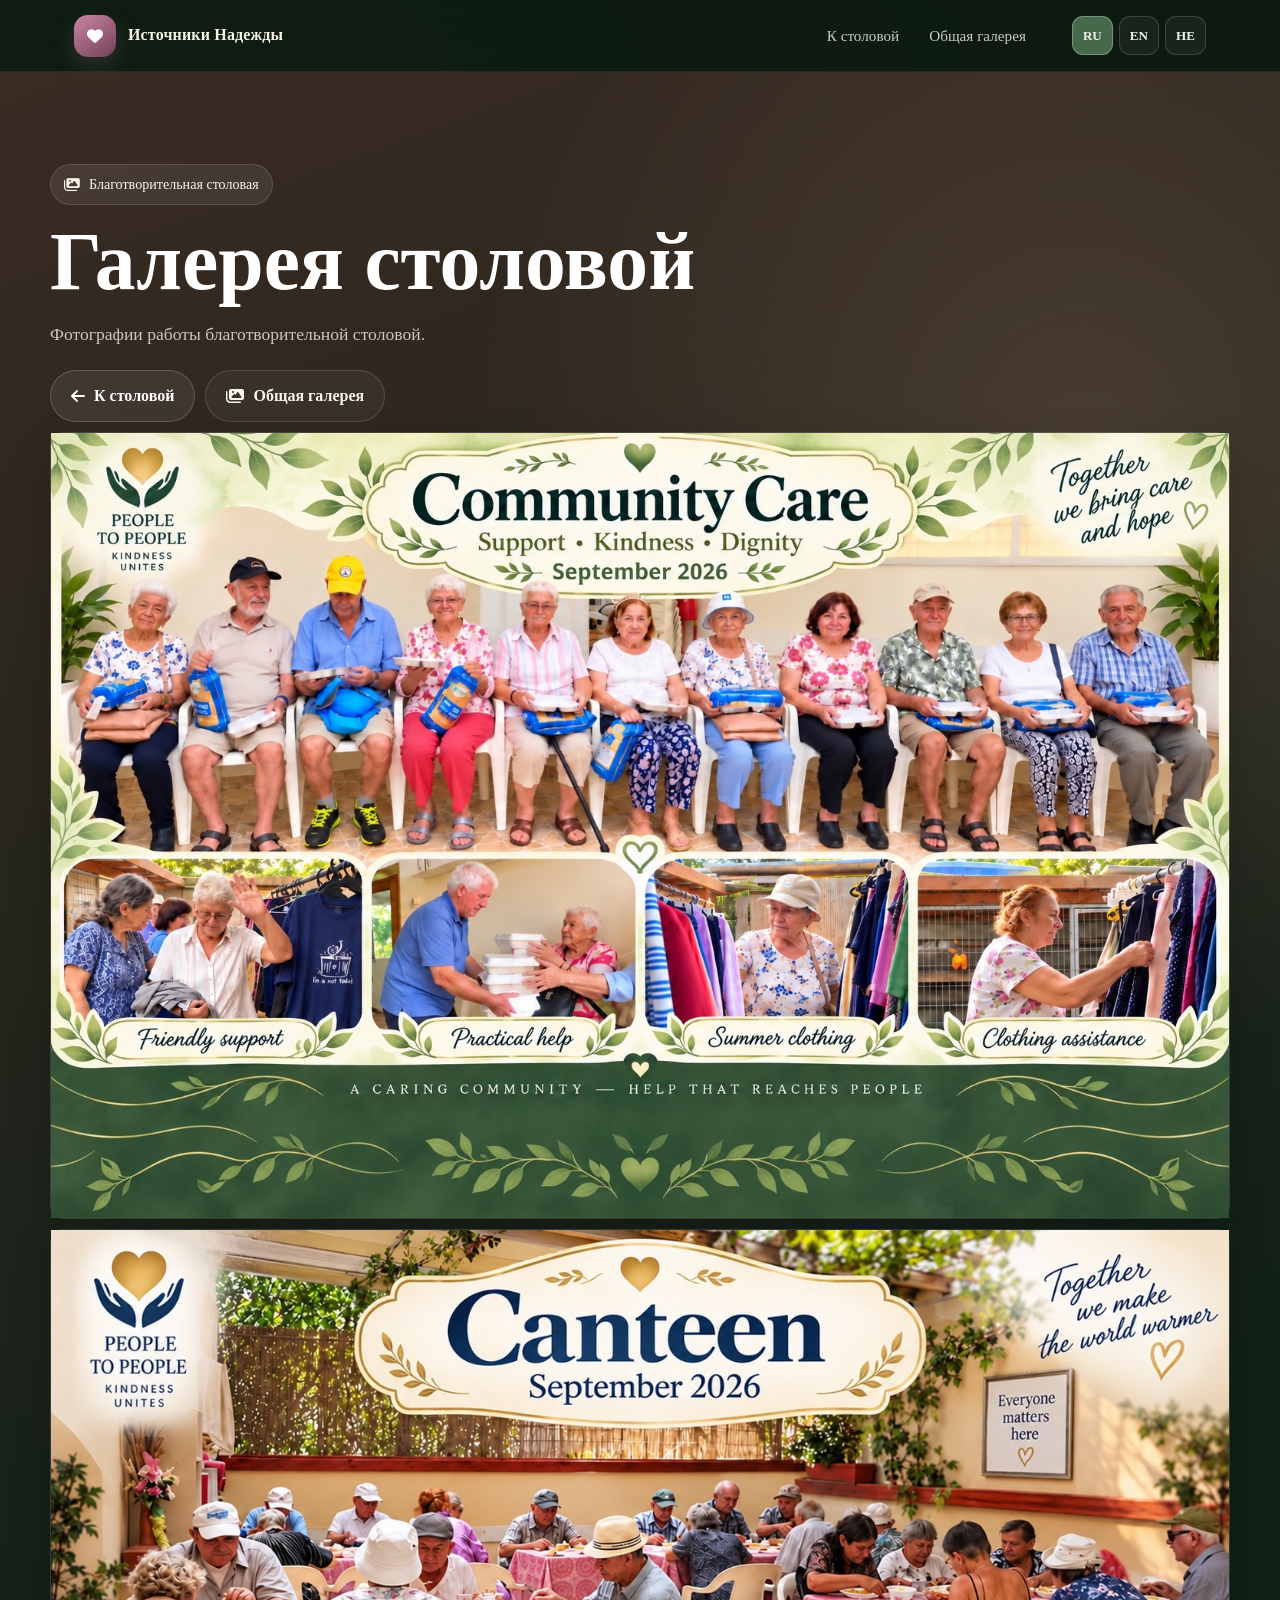
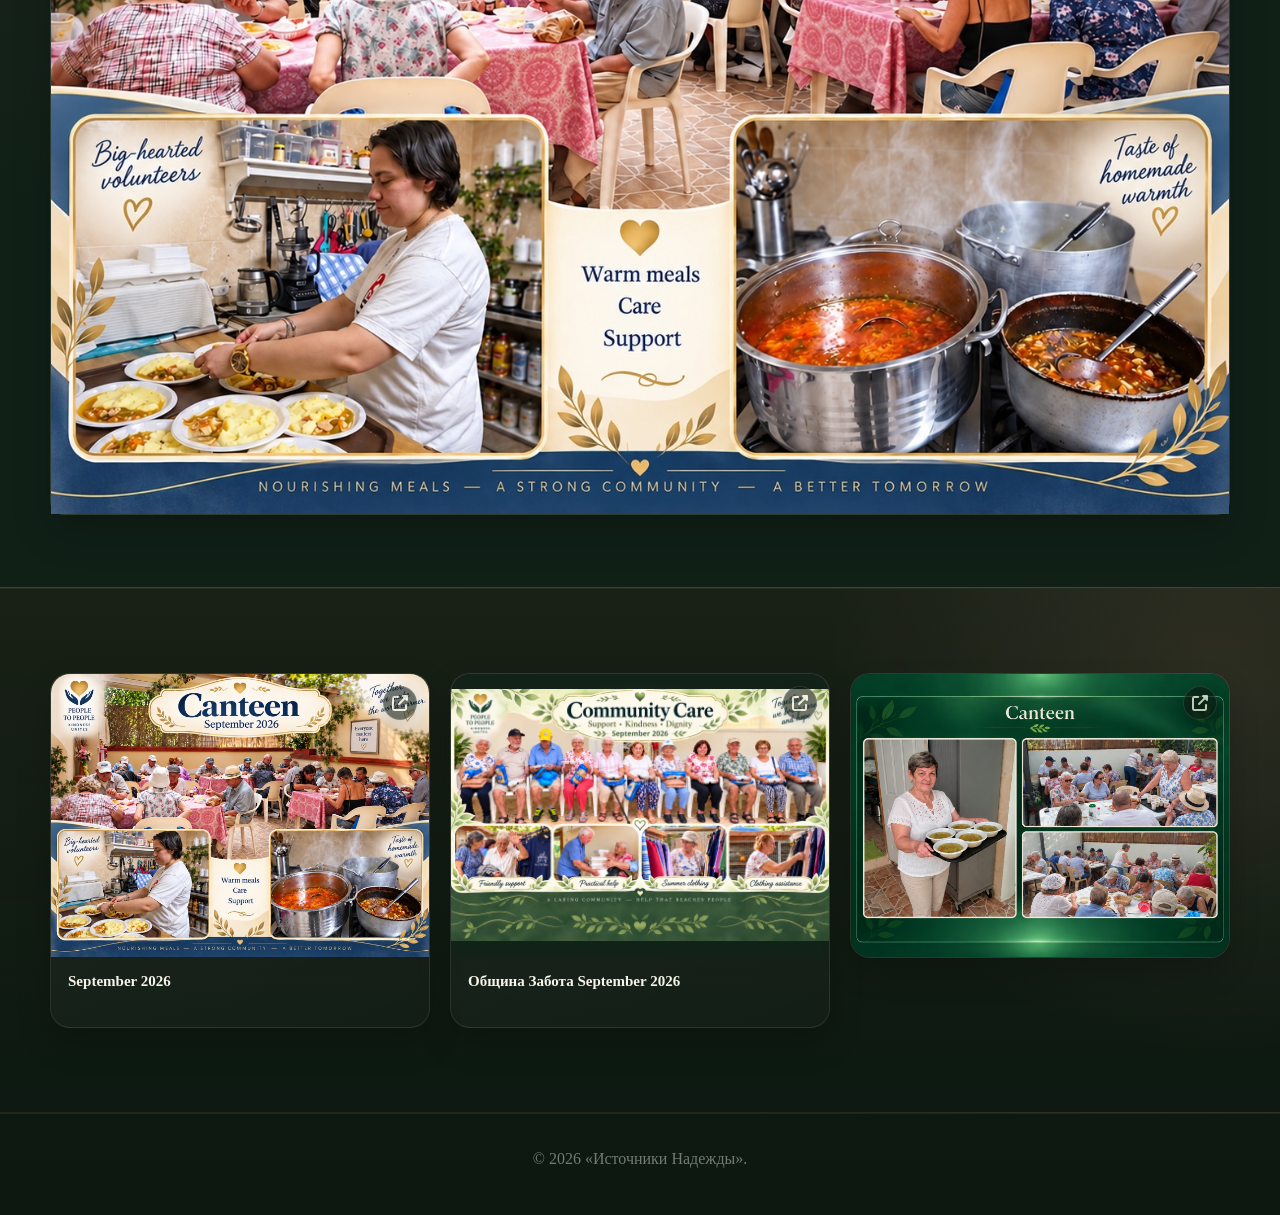
==== canteen-gallery.html @ be16506a "Refresh compact archived gallery cards" ====
<!DOCTYPE html>
<html lang="ru">
<head>
  <meta charset="UTF-8">
  <meta name="viewport" content="width=device-width, initial-scale=1.0">
  <title>Галерея столовой — Источники Надежды</title>
  <!-- Google tag (gtag.js) -->
  <script async src="https://www.googletagmanager.com/gtag/js?id=G-9MWY4W7ZRP"></script>
  <script>
    window.dataLayer = window.dataLayer || [];
    function gtag(){dataLayer.push(arguments);}
    gtag('js', new Date());
    gtag('config', 'G-9MWY4W7ZRP');
  </script>

  <link rel="stylesheet" href="https://cdnjs.cloudflare.com/ajax/libs/font-awesome/6.4.0/css/all.min.css">
  <link rel="stylesheet" href="style.css?v=20260923-21">
</head>
<body class="lang-ru">
  <header class="site-header">
    <div class="header-inner">
      <a class="brand" href="index.html">
        <span class="brand-mark"><i class="fas fa-heart"></i></span>
        <span class="brand-title"><span data-lang="ru">Источники Надежды</span><span data-lang="en">Streams of Hope</span><span data-lang="he" lang="he" dir="rtl">מקורות התקווה</span></span>
      </a>
      <nav class="top-nav">
        <a href="index.html#canteen"><span data-lang="ru">К столовой</span><span data-lang="en">Back to canteen</span><span data-lang="he" lang="he" dir="rtl">לבית התמחוי</span></a>
        <a href="gallery.html"><span data-lang="ru">Общая галерея</span><span data-lang="en">Main gallery</span><span data-lang="he" lang="he" dir="rtl">גלריה כללית</span></a>
      </nav>
      <div class="lang-switcher">
        <button class="lang-btn active" id="btn-ru" type="button" onclick="setLanguage('ru')">RU</button>
        <button class="lang-btn" id="btn-en" type="button" onclick="setLanguage('en')">EN</button><button class="lang-btn" id="btn-he" type="button" onclick="setLanguage('he')">HE</button>
      </div>
    </div>
  </header>

  <main class="subpage">
    <section class="subpage-hero canteen-gallery-hero">
      <div class="section-inner">
        <div class="eyebrow">
          <i class="fas fa-images"></i>
          <span data-lang="ru">Благотворительная столовая</span>
          <span data-lang="en">Charity canteen</span>
          <span data-lang="he" lang="he" dir="rtl">בית התמחוי</span>
        </div>
        <h1><span data-lang="ru">Галерея столовой</span><span data-lang="en">Canteen gallery</span><span data-lang="he" lang="he" dir="rtl">גלריית בית התמחוי</span></h1>
        <p><span data-lang="ru">Фотографии работы благотворительной столовой.</span><span data-lang="en">Photos from the charity canteen.</span><span data-lang="he" lang="he" dir="rtl">תמונות מפעילות בית התמחוי.</span></p>
        <div class="subpage-actions">
          <a class="btn btn-secondary" href="index.html#canteen"><i class="fas fa-arrow-left"></i><span data-lang="ru">К столовой</span><span data-lang="en">Back to canteen</span><span data-lang="he" lang="he" dir="rtl">לבית התמחוי</span></a>
          <a class="btn btn-ghost" href="gallery.html"><i class="fas fa-images"></i><span data-lang="ru">Общая галерея</span><span data-lang="en">Main gallery</span><span data-lang="he" lang="he" dir="rtl">גלריה כללית</span></a>


          <a class="gallery-sheet" style="width:100%;max-width:1536px;justify-self:center" href="assets/galleries/canteen/canteen-community-care-september-2026.jpg?v=20260922-1" target="_blank" rel="noopener">
            <img src="assets/galleries/canteen/canteen-community-care-september-2026.jpg?v=20260922-1" alt="Community Care — September 2026" width="1536" height="1024" loading="lazy" decoding="async">
          </a>

          <a class="gallery-sheet" style="width:100%;max-width:1448px;justify-self:center" href="assets/galleries/canteen/canteen-september-2026.jpg?v=20260922-1" target="_blank" rel="noopener">
            <img src="assets/galleries/canteen/canteen-september-2026.jpg?v=20260922-1" alt="Canteen — September 2026" width="1448" height="1086" loading="lazy" decoding="async">
          </a>
        </div>
      </div>
    </section>

    <section class="section section-canteen">
      <div class="section-inner">
        
        <div class="gallery-auto" data-gallery-category="canteen">
  <div class="gallery-auto-loading">
    <i class="fas fa-images" aria-hidden="true"></i>
    <span data-lang="ru">Загружаем фотографии…</span>
    <span data-lang="en">Loading photos…</span>
    <span data-lang="he" lang="he" dir="rtl">טוען תמונות…</span>
  </div>
</div>
      </div>
    </section>
  </main>

  <footer class="site-footer">© <span id="current-year">2026</span> <span data-lang="ru">«Источники Надежды».</span><span data-lang="en">“Streams of Hope”.</span><span data-lang="he" lang="he" dir="rtl">״מקורות התקווה״.</span></footer>
  <script src="assets/galleries/gallery-manifest.js?v=20260923-1"></script>
  <script src="gallery-auto.js?v=20260923-3"></script>
  <script src="script.js?v=20260923-17"></script>
</body>
</html>
---- style.css ----
:root {
  --forest-950: #0d1b12;
  --forest-900: #13251a;
  --forest-800: #1d3525;
  --forest-700: #2b4a32;
  --forest-600: #46684b;
  --sage: #9fb69f;
  --mist: #eef4ed;
  --cream: #f7f4e8;
  --rose: #d78aa9;
  --gold: #d7c58a;
  --peach: #dba083;
  --sky: #9db7c9;
  --shadow: 0 24px 70px rgba(0, 0, 0, .30);
  --radius-xl: 34px;
  --radius-lg: 24px;
  --radius-md: 18px;
  --max: 1180px;
}

* { box-sizing: border-box; }

html { scroll-behavior: smooth; }

body {
  margin: 0;
  font-family: Georgia, "Times New Roman", serif;
  color: var(--mist);
  background:
    radial-gradient(circle at 15% 10%, rgba(92, 132, 91, .18), transparent 30%),
    linear-gradient(180deg, var(--forest-950), #102016 60%, #0c1810);
  line-height: 1.65;
}

body.lang-ru [data-lang="en"],
body.lang-ru [data-lang="he"],
body.lang-en [data-lang="ru"],
body.lang-en [data-lang="he"],
body.lang-he [data-lang="ru"],
body.lang-he [data-lang="en"] { display: none !important; }

body.lang-he {
  direction: rtl;
  text-align: right;
}

[data-lang="he"] {
  font-family: Arial, "Noto Sans Hebrew", sans-serif;
}

body.lang-he .contact-item span,
body.lang-he .info-pill,
body.lang-he .meta,
body.lang-he .holiday-date {
  unicode-bidi: plaintext;
}

img { max-width: 100%; }

a { color: inherit; }

.site-header {
  position: sticky;
  top: 0;
  z-index: 50;
  backdrop-filter: blur(18px);
  background: rgba(13, 27, 18, .86);
  border-bottom: 1px solid rgba(255,255,255,.08);
}

.header-inner {
  max-width: var(--max);
  margin: 0 auto;
  padding: 14px 24px;
  display: flex;
  align-items: center;
  gap: 24px;
}

.brand {
  display: flex;
  align-items: center;
  gap: 12px;
  text-decoration: none;
  white-space: nowrap;
}

.brand-mark {
  width: 42px;
  height: 42px;
  border-radius: 14px;
  display: grid;
  place-items: center;
  color: #fff;
  background: linear-gradient(145deg, rgba(215,138,169,.95), rgba(116,69,91,.95));
  box-shadow: 0 8px 24px rgba(215,138,169,.18);
}

.brand-title {
  font-weight: 700;
  letter-spacing: .01em;
  color: var(--cream);
}

.top-nav {
  margin-left: 0;
  margin-inline-start: auto;
  display: flex;
  align-items: center;
  gap: 6px;
}

.top-nav a {
  text-decoration: none;
  padding: 9px 12px;
  border-radius: 12px;
  color: rgba(238,244,237,.82);
  font-size: .95rem;
  transition: .25s ease;
}

.top-nav a:hover {
  color: #fff;
  background: rgba(255,255,255,.07);
}

.lang-switcher {
  display: flex;
  gap: 6px;
  margin-left: 0;
  margin-inline-start: 10px;
}

.lang-btn {
  border: 1px solid rgba(255,255,255,.14);
  background: rgba(255,255,255,.05);
  color: var(--mist);
  padding: 8px 10px;
  border-radius: 11px;
  cursor: pointer;
  font: inherit;
  font-size: .82rem;
  font-weight: 700;
}

.lang-btn:hover,
.lang-btn.active {
  background: var(--forest-600);
  border-color: rgba(255,255,255,.28);
}

.hero {
  min-height: 78vh;
  position: relative;
  display: grid;
  align-items: end;
  overflow: hidden;
  background:
    linear-gradient(90deg, rgba(7,18,11,.92) 0%, rgba(10,24,15,.72) 45%, rgba(10,24,15,.25) 100%),
    url("view-spectacular-nature-landscape.jpg") center/cover no-repeat;
}

.hero::after {
  content: "";
  position: absolute;
  inset: auto 0 0;
  height: 160px;
  background: linear-gradient(transparent, var(--forest-950));
  pointer-events: none;
}

.hero-inner {
  width: min(var(--max), calc(100% - 48px));
  margin: 0 auto;
  position: relative;
  z-index: 2;
  padding: 90px 0 110px;
}

.eyebrow {
  display: inline-flex;
  align-items: center;
  gap: 9px;
  padding: 8px 13px;
  border-radius: 999px;
  background: rgba(255,255,255,.08);
  border: 1px solid rgba(255,255,255,.13);
  color: var(--cream);
  font-size: .88rem;
}

.hero h1 {
  margin: 18px 0 16px;
  max-width: 760px;
  font-size: clamp(2.7rem, 7vw, 5.7rem);
  line-height: .98;
  letter-spacing: -.04em;
  color: #fff;
  text-shadow: 0 12px 35px rgba(0,0,0,.35);
}

.hero p {
  max-width: 690px;
  margin: 0;
  font-size: clamp(1.05rem, 2vw, 1.3rem);
  color: rgba(247,244,232,.88);
}

.hero-actions {
  display: flex;
  flex-wrap: wrap;
  gap: 12px;
  margin-top: 28px;
}

.btn {
  display: inline-flex;
  align-items: center;
  justify-content: center;
  gap: 9px;
  min-height: 48px;
  padding: 12px 20px;
  border-radius: 999px;
  text-decoration: none;
  font-weight: 700;
  transition: transform .25s ease, background .25s ease, border-color .25s ease;
}

.btn:hover { transform: translateY(-2px); }

.btn-primary {
  background: var(--cream);
  color: var(--forest-950);
}

.btn-secondary {
  border: 1px solid rgba(255,255,255,.18);
  background: rgba(255,255,255,.07);
  color: #fff;
}

.section {
  padding: 84px 24px;
}

.section-inner {
  max-width: var(--max);
  margin: 0 auto;
}

.section-heading {
  display: flex;
  gap: 22px;
  align-items: flex-start;
  margin-bottom: 30px;
}

.section-kicker {
  width: 62px;
  height: 62px;
  flex: 0 0 62px;
  border-radius: 20px;
  display: grid;
  place-items: center;
  font-size: 1.45rem;
  border: 1px solid rgba(255,255,255,.12);
  background: linear-gradient(145deg, rgba(255,255,255,.09), rgba(255,255,255,.025));
  box-shadow: inset 0 1px 0 rgba(255,255,255,.08);
}

.section-heading h2 {
  margin: 0 0 7px;
  font-size: clamp(2rem, 4vw, 3.1rem);
  line-height: 1.05;
  color: var(--cream);
}

.section-heading p {
  max-width: 720px;
  margin: 0;
  color: rgba(238,244,237,.70);
}

.quick-grid {
  max-width: var(--max);
  margin: -58px auto 0;
  padding: 0 24px;
  position: relative;
  z-index: 10;
  display: grid;
  grid-template-columns: repeat(auto-fit, minmax(150px, 1fr));
  gap: 16px;
}

.quick-card {
  --accent: var(--sage);
  min-height: 190px;
  position: relative;
  overflow: hidden;
  padding: 24px;
  border-radius: var(--radius-lg);
  text-decoration: none;
  background:
    linear-gradient(145deg, rgba(63, 97, 68, .92), rgba(27, 54, 34, .94));
  border: 1px solid rgba(255,255,255,.10);
  box-shadow: var(--shadow);
  transition: transform .28s ease, border-color .28s ease;
}

.quick-card:hover {
  transform: translateY(-7px);
  border-color: rgba(255,255,255,.24);
}

.quick-card::after {
  content: "";
  position: absolute;
  height: 4px;
  left: 22px;
  right: 22px;
  bottom: 0;
  border-radius: 4px 4px 0 0;
  background: linear-gradient(90deg, transparent, var(--accent), transparent);
  opacity: .92;
}

.quick-card .icon {
  width: 54px;
  height: 54px;
  border-radius: 17px;
  display: grid;
  place-items: center;
  margin-bottom: 22px;
  background: rgba(255,255,255,.075);
  border: 1px solid rgba(255,255,255,.10);
  font-size: 1.35rem;
}

.quick-card strong {
  display: block;
  color: #fff;
  font-size: 1.1rem;
  margin-bottom: 6px;
}

.quick-card small {
  display: block;
  color: rgba(238,244,237,.66);
  font-size: .86rem;
}

.quick-card.repatriants { --accent: var(--gold); }
.quick-card.canteen { --accent: var(--peach); }
.quick-card.news { --accent: var(--sky); }
.quick-card.projects { --accent: var(--rose); }

.split-card {
  display: grid;
  grid-template-columns: 1.05fr .95fr;
  gap: 34px;
  align-items: stretch;
  padding: 20px;
  border-radius: var(--radius-xl);
  background: linear-gradient(145deg, rgba(255,255,255,.045), rgba(255,255,255,.015));
  border: 1px solid rgba(255,255,255,.085);
}

.split-card.reverse .split-media { order: -1; }

.split-copy {
  padding: 34px;
  align-self: center;
}

.split-copy h3 {
  margin: 0 0 12px;
  color: var(--cream);
  font-size: clamp(1.8rem, 3vw, 2.6rem);
}

.split-copy p {
  color: rgba(238,244,237,.76);
}

.info-pill {
  display: inline-flex;
  gap: 8px;
  align-items: center;
  padding: 9px 13px;
  border-radius: 999px;
  background: rgba(255,255,255,.06);
  border: 1px solid rgba(255,255,255,.08);
  margin-top: 8px;
  color: var(--cream);
  font-size: .92rem;
}

.split-media {
  min-height: 390px;
  border-radius: 26px;
  overflow: hidden;
}

.split-media img {
  width: 100%;
  height: 100%;
  display: block;
  object-fit: cover;
}

.news-grid {
  display: grid;
  grid-template-columns: 1.3fr .7fr;
  gap: 22px;
}

.news-card,
.news-side {
  overflow: hidden;
  border-radius: var(--radius-lg);
  border: 1px solid rgba(255,255,255,.09);
  background: linear-gradient(145deg, rgba(41,74,50,.78), rgba(18,42,26,.84));
}

.news-card img {
  width: 100%;
  height: 320px;
  object-fit: cover;
  display: block;
}

.news-body { padding: 26px; }

.meta {
  display: flex;
  flex-wrap: wrap;
  gap: 9px;
  align-items: center;
  color: rgba(238,244,237,.62);
  font-size: .84rem;
  margin-bottom: 12px;
}

.badge {
  display: inline-flex;
  align-items: center;
  padding: 5px 10px;
  border-radius: 999px;
  background: rgba(157,183,201,.13);
  color: #c9dbe7;
  border: 1px solid rgba(157,183,201,.20);
}

.news-body h3 {
  margin: 0 0 10px;
  font-size: clamp(1.55rem, 3vw, 2.15rem);
  color: var(--cream);
}

.news-body p { color: rgba(238,244,237,.73); }

.text-link {
  display: inline-flex;
  align-items: center;
  gap: 8px;
  text-decoration: none;
  font-weight: 700;
  color: var(--cream);
}

.text-link:hover { gap: 13px; }

.news-side {
  padding: 26px;
  display: flex;
  flex-direction: column;
  justify-content: space-between;
  background:
    radial-gradient(circle at 100% 0, rgba(215,138,169,.22), transparent 42%),
    linear-gradient(145deg, rgba(43,74,50,.82), rgba(20,43,27,.90));
}

.news-side .big-icon {
  font-size: 2.4rem;
  color: var(--rose);
}

.news-side h3 {
  font-size: 1.75rem;
  color: var(--cream);
  margin-bottom: 8px;
}

.news-side p { color: rgba(238,244,237,.70); }

.projects-grid {
  display: grid;
  gap: 20px;
}

.project-card {
  display: grid;
  grid-template-columns: 90px 1fr auto;
  gap: 22px;
  align-items: center;
  padding: 24px;
  border-radius: var(--radius-lg);
  border: 1px solid rgba(255,255,255,.085);
  background: rgba(255,255,255,.03);
  transition: transform .25s ease, background .25s ease;
}

.project-card:hover {
  transform: translateX(5px);
  background: rgba(255,255,255,.045);
}

.project-icon {
  width: 72px;
  height: 72px;
  display: grid;
  place-items: center;
  border-radius: 22px;
  background: linear-gradient(145deg, rgba(215,197,138,.17), rgba(215,138,169,.10));
  border: 1px solid rgba(255,255,255,.09);
  font-size: 1.7rem;
}

.project-card h3 {
  margin: 0 0 5px;
  color: var(--cream);
}

.project-card p {
  margin: 0;
  color: rgba(238,244,237,.67);
}

.status {
  white-space: nowrap;
  padding: 7px 11px;
  border-radius: 999px;
  background: rgba(159,182,159,.10);
  border: 1px solid rgba(159,182,159,.18);
  color: #cfe0cf;
  font-size: .82rem;
}

.contact-panel {
  display: grid;
  grid-template-columns: 1fr .9fr;
  gap: 24px;
  padding: 34px;
  border-radius: var(--radius-xl);
  background:
    radial-gradient(circle at 90% 10%, rgba(215,138,169,.14), transparent 34%),
    rgba(255,255,255,.035);
  border: 1px solid rgba(255,255,255,.085);
}

.contact-list {
  display: grid;
  gap: 10px;
  margin-top: 20px;
}

.contact-item {
  display: grid;
  grid-template-columns: 44px minmax(0, 1fr) auto;
  align-items: center;
  gap: 12px;
  min-height: 58px;
  padding: 9px 11px;
  border-radius: 16px;
  text-decoration: none;
  color: rgba(238,244,237,.86);
  background: rgba(255,255,255,.028);
  border: 1px solid rgba(255,255,255,.075);
  box-shadow: inset 0 1px 0 rgba(255,255,255,.025);
  transition:
    transform .22s ease,
    background .22s ease,
    border-color .22s ease,
    box-shadow .22s ease,
    color .22s ease;
}

.contact-item:hover,
.contact-item:focus-visible {
  transform: translateX(4px);
  color: #fff;
  background: rgba(255,255,255,.06);
  border-color: rgba(215,197,138,.24);
  box-shadow: 0 10px 24px rgba(0,0,0,.16);
}

body.lang-he .contact-item:hover,
body.lang-he .contact-item:focus-visible {
  transform: translateX(-4px);
}

.contact-item:focus-visible {
  outline: 2px solid rgba(215,197,138,.70);
  outline-offset: 3px;
}

.contact-item > i {
  width: 42px;
  height: 42px;
  border-radius: 13px;
  display: grid;
  place-items: center;
  background: rgba(255,255,255,.055);
  border: 1px solid rgba(255,255,255,.065);
  transition: transform .22s ease, background .22s ease, color .22s ease;
}

.contact-item:hover > i,
.contact-item:focus-visible > i {
  transform: scale(1.05);
  background: rgba(255,255,255,.09);
}

.contact-item-featured {
  min-height: 66px;
  padding: 10px 12px;
  background:
    linear-gradient(90deg, rgba(255,255,255,.048), rgba(255,255,255,.018));
}

.contact-copy {
  min-width: 0;
  display: grid;
  gap: 2px;
  line-height: 1.2;
}

.contact-copy strong {
  color: var(--cream);
  font-size: 1rem;
}

.contact-copy small {
  overflow: hidden;
  text-overflow: ellipsis;
  white-space: nowrap;
  color: rgba(238,244,237,.58);
  font-size: .82rem;
}

.contact-link-cue {
  width: 32px;
  height: 32px;
  flex: 0 0 32px;
  display: grid;
  place-items: center;
  border-radius: 50%;
  color: rgba(247,244,232,.58);
  background: rgba(255,255,255,.035);
  border: 1px solid rgba(255,255,255,.075);
  transition: transform .22s ease, color .22s ease, background .22s ease;
}

.contact-link-cue i {
  font-size: .72rem;
}

.contact-item:hover .contact-link-cue,
.contact-item:focus-visible .contact-link-cue {
  transform: translateX(2px);
  color: #fff;
  background: rgba(215,197,138,.12);
}

body.lang-he .contact-item:hover .contact-link-cue,
body.lang-he .contact-item:focus-visible .contact-link-cue {
  transform: translateX(-2px);
}

.contact-online-label {
  margin: 7px 0 2px;
  padding: 0 4px;
  color: rgba(238,244,237,.48);
  font-size: .75rem;
  font-weight: 700;
  letter-spacing: .045em;
  text-transform: uppercase;
}

.contact-item-email {
  border-color: rgba(215,197,138,.14);
}
.contact-item-email > i {
  color: #dfca8e;
  background: rgba(215,197,138,.075);
}

.contact-item-telegram {
  border-color: rgba(157,183,201,.15);
}
.contact-item-telegram > i {
  color: #b8cfdf;
  background: rgba(157,183,201,.075);
}

.contact-item-youtube {
  border-color: rgba(215,138,169,.15);
}
.contact-item-youtube > i {
  color: #e3a9bf;
  background: rgba(215,138,169,.075);
}

.contact-visual {
  min-height: 300px;
  overflow: hidden;
  border-radius: 24px;
}

.contact-visual img {
  width: 100%;
  height: 100%;
  object-fit: cover;
}

.site-footer {
  padding: 32px 24px 42px;
  border-top: 1px solid rgba(255,255,255,.06);
  color: rgba(238,244,237,.45);
  text-align: center;
}

@media (max-width: 980px) {
  .top-nav { display: none; }
  .header-inner { gap: 12px; }
  .lang-switcher { margin-left: auto; }
  .quick-grid { grid-template-columns: repeat(2, 1fr); }
  .split-card,
  .news-grid,
  .contact-panel { grid-template-columns: 1fr; }
  .split-card.reverse .split-media { order: 0; }
  .project-card { grid-template-columns: 72px 1fr; }
  .project-card .status { grid-column: 2; justify-self: start; }
}

@media (max-width: 640px) {
  .header-inner { padding: 12px 16px; }
  .brand-title { font-size: .9rem; }
  .brand-mark { width: 38px; height: 38px; }
  .hero { min-height: 72vh; }
  .hero-inner { width: min(100% - 32px, var(--max)); padding: 72px 0 96px; }
  .quick-grid { grid-template-columns: 1fr; padding: 0 16px; margin-top: -44px; }
  .quick-card { min-height: 150px; }
  .section { padding: 66px 16px; }
  .section-heading { gap: 14px; }
  .section-kicker { width: 52px; height: 52px; flex-basis: 52px; border-radius: 16px; }
  .split-card { padding: 12px; }
  .split-copy { padding: 20px 16px 24px; }
  .split-media { min-height: 260px; }
  .news-card img { height: 230px; }
  .project-card { grid-template-columns: 1fr; }
  .project-card .status { grid-column: 1; }
  .project-icon { width: 58px; height: 58px; border-radius: 18px; }
  .contact-panel { padding: 24px; }
}


/* ===== Section palettes and functional content ===== */
.section-support {
  background:
    radial-gradient(circle at 5% 15%, rgba(215,197,138,.08), transparent 26%),
    linear-gradient(180deg, rgba(32,54,36,.42), rgba(13,27,18,.10));
  border-top: 1px solid rgba(215,197,138,.10);
  border-bottom: 1px solid rgba(215,197,138,.08);
}

.section-canteen {
  background:
    radial-gradient(circle at 95% 15%, rgba(219,160,131,.11), transparent 30%),
    linear-gradient(180deg, rgba(63,45,31,.22), rgba(13,27,18,.08));
  border-top: 1px solid rgba(219,160,131,.12);
  border-bottom: 1px solid rgba(219,160,131,.08);
}

.section-news {
  background:
    radial-gradient(circle at 10% 10%, rgba(157,183,201,.12), transparent 30%),
    linear-gradient(180deg, rgba(24,46,54,.26), rgba(13,27,18,.08));
  border-top: 1px solid rgba(157,183,201,.12);
  border-bottom: 1px solid rgba(157,183,201,.08);
}

.section-projects {
  background:
    radial-gradient(circle at 92% 12%, rgba(215,138,169,.10), transparent 28%),
    linear-gradient(180deg, rgba(56,35,48,.20), rgba(13,27,18,.08));
  border-top: 1px solid rgba(215,138,169,.11);
  border-bottom: 1px solid rgba(215,138,169,.08);
}

.section-contacts {
  background:
    radial-gradient(circle at 8% 20%, rgba(159,182,159,.09), transparent 28%),
    rgba(12,24,16,.36);
}

.section-support .section-kicker {
  color: var(--gold);
  background: linear-gradient(145deg, rgba(215,197,138,.15), rgba(255,255,255,.025));
  border-color: rgba(215,197,138,.25);
}

.section-canteen .section-kicker {
  color: var(--peach);
  background: linear-gradient(145deg, rgba(219,160,131,.16), rgba(255,255,255,.025));
  border-color: rgba(219,160,131,.25);
}

.section-news .section-kicker {
  color: var(--sky);
  background: linear-gradient(145deg, rgba(157,183,201,.16), rgba(255,255,255,.025));
  border-color: rgba(157,183,201,.25);
}

.section-projects .section-kicker {
  color: var(--rose);
  background: linear-gradient(145deg, rgba(215,138,169,.16), rgba(255,255,255,.025));
  border-color: rgba(215,138,169,.25);
}

.section-contacts .section-kicker {
  color: var(--sage);
  border-color: rgba(159,182,159,.24);
}

.quick-card.repatriants {
  background: linear-gradient(145deg, rgba(74,92,61,.95), rgba(28,49,31,.96));
}
.quick-card.canteen {
  background: linear-gradient(145deg, rgba(92,67,52,.92), rgba(37,52,35,.96));
}
.quick-card.news {
  background: linear-gradient(145deg, rgba(51,78,83,.92), rgba(25,51,38,.96));
}
.quick-card.projects {
  background: linear-gradient(145deg, rgba(75,56,67,.92), rgba(29,50,34,.96));
}
.quick-card.gallery {
  --accent: #b9a8d8;
  background: linear-gradient(145deg, rgba(72,65,91,.92), rgba(29,49,37,.96));
}

.section-support .split-card {
  border-color: rgba(215,197,138,.20);
  box-shadow: inset 5px 0 0 rgba(215,197,138,.30);
}

.section-canteen .split-card {
  border-color: rgba(219,160,131,.20);
  box-shadow: inset 5px 0 0 rgba(219,160,131,.30);
}

.card-actions,
.news-actions,
.project-actions,
.follow-actions,
.article-actions,
.subpage-actions {
  display: flex;
  flex-wrap: wrap;
  gap: 10px;
  margin-top: 20px;
}

.btn-accent {
  background: var(--cream);
  color: var(--forest-950);
  border: 1px solid rgba(255,255,255,.20);
}

.btn-accent:hover {
  background: #fff;
}

.btn-ghost {
  color: var(--cream);
  background: rgba(255,255,255,.045);
  border: 1px solid rgba(255,255,255,.14);
}

.btn-ghost:hover {
  background: rgba(255,255,255,.09);
  border-color: rgba(255,255,255,.26);
}

.news-grid-two {
  grid-template-columns: repeat(2, minmax(0, 1fr));
}

.news-card {
  display: flex;
  flex-direction: column;
  min-height: 100%;
}

.news-card-blue {
  border-color: rgba(157,183,201,.19);
  background: linear-gradient(145deg, rgba(35,65,72,.78), rgba(17,38,27,.90));
}

.news-card-rose {
  border-color: rgba(215,138,169,.20);
  background: linear-gradient(145deg, rgba(70,48,61,.76), rgba(25,40,28,.92));
}

.news-card .news-body {
  display: flex;
  flex-direction: column;
  flex: 1;
}

.news-card .news-actions {
  margin-top: auto;
  padding-top: 12px;
}

.badge-rose {
  background: rgba(215,138,169,.13);
  color: #efbfd2;
  border-color: rgba(215,138,169,.23);
}

.document-preview {
  min-height: 320px;
  padding: 34px;
  display: flex;
  flex-direction: column;
  justify-content: center;
  align-items: flex-start;
  position: relative;
  overflow: hidden;
  color: #213228;
  background:
    linear-gradient(rgba(255,255,255,.72), rgba(255,255,255,.72)),
    repeating-linear-gradient(0deg, #ece9df 0 2px, #f5f2e8 2px 7px);
  border-bottom: 8px solid #3f5944;
}

.document-preview::before,
.document-preview::after {
  content: "";
  position: absolute;
  left: 0;
  right: 0;
  height: 5px;
  background: #1d281f;
}

.document-preview::before { top: 18px; }
.document-preview::after { bottom: 18px; }

.document-preview i {
  font-size: 2.2rem;
  color: #8b5269;
  margin-bottom: 20px;
}

.document-preview strong {
  font-size: clamp(2rem, 5vw, 3.4rem);
  line-height: .95;
  letter-spacing: -.03em;
  color: #3d5541;
}

.document-preview small {
  margin-top: 15px;
  max-width: 390px;
  font-size: 1rem;
  color: #4d574f;
}

.document-date {
  position: absolute;
  right: 26px;
  top: 35px;
  font-size: .85rem;
  font-weight: 700;
  color: #5f635f;
}

.news-follow {
  margin-top: 22px;
  padding: 22px 26px;
  border-radius: var(--radius-lg);
  display: flex;
  gap: 20px;
  align-items: center;
  justify-content: space-between;
  background: rgba(255,255,255,.032);
  border: 1px solid rgba(157,183,201,.13);
  color: rgba(238,244,237,.74);
}

.news-follow strong { color: var(--cream); }

.project-card {
  grid-template-columns: 90px minmax(0,1fr) auto;
}

.project-main { min-width: 0; }

.project-card-gold {
  border-color: rgba(215,197,138,.20);
  background: linear-gradient(90deg, rgba(215,197,138,.065), rgba(255,255,255,.022));
}

.project-card-peach {
  border-color: rgba(219,160,131,.19);
  background: linear-gradient(90deg, rgba(219,160,131,.065), rgba(255,255,255,.022));
}

.project-card-sage {
  border-color: rgba(159,182,159,.19);
  background: linear-gradient(90deg, rgba(159,182,159,.065), rgba(255,255,255,.022));
}

.project-card-gold .project-icon { color: var(--gold); }
.project-card-peach .project-icon { color: var(--peach); }
.project-card-sage .project-icon { color: var(--sage); }

.project-actions .btn,
.news-actions .btn,
.card-actions .btn {
  min-height: 42px;
  padding: 9px 16px;
  font-size: .9rem;
}

/* ===== Subpages ===== */
.subpage {
  min-height: 75vh;
}

.subpage-hero {
  padding: 92px 24px 72px;
  background:
    radial-gradient(circle at 80% 15%, rgba(157,183,201,.15), transparent 30%),
    linear-gradient(160deg, #14291c, #0d1b12 70%);
  border-bottom: 1px solid rgba(255,255,255,.08);
}

.gallery-hero {
  background:
    radial-gradient(circle at 85% 20%, rgba(219,160,131,.16), transparent 30%),
    linear-gradient(160deg, #2d2b20, #102017 68%);
}

.war-hero {
  background:
    radial-gradient(circle at 82% 20%, rgba(215,138,169,.16), transparent 30%),
    linear-gradient(160deg, #30232a, #102017 70%);
}

.subpage-hero h1 {
  margin: 16px 0 12px;
  max-width: 820px;
  font-size: clamp(2.6rem, 7vw, 5.1rem);
  line-height: 1;
  color: #fff;
}

.subpage-hero p {
  max-width: 760px;
  color: rgba(247,244,232,.78);
  font-size: 1.1rem;
}

.gallery-grid {
  display: grid;
  grid-template-columns: repeat(auto-fit, minmax(230px, 1fr));
  gap: 18px;
}

.gallery-item {
  min-height: 270px;
  overflow: hidden;
  border-radius: 22px;
  border: 1px solid rgba(255,255,255,.11);
  box-shadow: 0 16px 36px rgba(0,0,0,.22);
}

.gallery-item img {
  width: 100%;
  height: 100%;
  min-height: 270px;
  object-fit: cover;
  display: block;
  transition: transform .35s ease, filter .35s ease;
}

.gallery-item:hover img {
  transform: scale(1.035);
  filter: brightness(1.06);
}

.article-wrap {
  max-width: 900px;
}

.article-card {
  padding: clamp(26px, 5vw, 52px);
  border-radius: var(--radius-xl);
  border: 1px solid rgba(215,138,169,.18);
  background:
    radial-gradient(circle at 100% 0, rgba(215,138,169,.08), transparent 30%),
    rgba(255,255,255,.035);
  box-shadow: var(--shadow);
}

.article-mark {
  width: 64px;
  height: 64px;
  display: grid;
  place-items: center;
  border-radius: 20px;
  margin-bottom: 28px;
  color: var(--rose);
  font-size: 1.6rem;
  background: rgba(215,138,169,.09);
  border: 1px solid rgba(215,138,169,.18);
}

.article-language h2 {
  color: var(--cream);
  font-size: clamp(1.8rem, 4vw, 2.6rem);
}

.article-language p {
  color: rgba(238,244,237,.78);
  font-size: 1.04rem;
}

.article-language blockquote {
  margin: 28px 0;
  padding: 18px 22px;
  border-left: 4px solid var(--rose);
  background: rgba(215,138,169,.065);
  color: #f2dbe4;
  border-radius: 0 16px 16px 0;
}

@media (max-width: 980px) {
  .news-grid-two { grid-template-columns: 1fr; }
  .news-follow { align-items: flex-start; flex-direction: column; }
  .gallery-grid { grid-template-columns: repeat(2, minmax(0,1fr)); }
  .project-card {
    grid-template-columns: 72px minmax(0,1fr);
  }
  .project-card .status {
    grid-column: 2;
  }
}

@media (max-width: 640px) {
  .card-actions,
  .news-actions,
  .project-actions,
  .follow-actions,
  .article-actions,
  .subpage-actions {
    flex-direction: column;
    align-items: stretch;
  }

  .card-actions .btn,
  .news-actions .btn,
  .project-actions .btn,
  .follow-actions .btn,
  .article-actions .btn,
  .subpage-actions .btn {
    width: 100%;
  }

  .gallery-grid { grid-template-columns: 1fr; }
  .gallery-item,
  .gallery-item img { min-height: 240px; }

  .project-card {
    grid-template-columns: 1fr;
  }
  .project-card .status {
    grid-column: 1;
    justify-self: start;
  }

  .document-preview { min-height: 260px; padding: 30px 24px; }
  .document-date { position: static; margin-bottom: 12px; }
  .subpage-hero { padding: 72px 16px 54px; }
}


/* ===== Gallery categories ===== */
.repatriants-gallery-hero {
  background:
    radial-gradient(circle at 85% 18%, rgba(215,197,138,.18), transparent 30%),
    linear-gradient(160deg, #343321, #102017 68%);
}

.canteen-gallery-hero {
  background:
    radial-gradient(circle at 85% 18%, rgba(219,160,131,.18), transparent 30%),
    linear-gradient(160deg, #3a2b23, #102017 68%);
}

.gallery-categories-section {
  background:
    radial-gradient(circle at 50% 0, rgba(185,168,216,.08), transparent 30%),
    linear-gradient(180deg, rgba(255,255,255,.018), rgba(12,24,16,.35));
}

.gallery-category-grid {
  display: grid;
  grid-template-columns: repeat(3, minmax(0,1fr));
  gap: 22px;
}

.gallery-category-card {
  overflow: hidden;
  border-radius: var(--radius-xl);
  border: 1px solid rgba(255,255,255,.10);
  background: rgba(255,255,255,.028);
  box-shadow: 0 18px 46px rgba(0,0,0,.22);
}

.gallery-category-preview,
.holiday-preview {
  height: 245px;
  overflow: hidden;
}

.gallery-category-preview img {
  width: 100%;
  height: 100%;
  object-fit: cover;
  display: block;
  transition: transform .35s ease;
}

.gallery-category-card:hover .gallery-category-preview img {
  transform: scale(1.035);
}

.gallery-category-body {
  padding: 26px;
}

.gallery-category-body h2 {
  margin: 12px 0 8px;
  color: var(--cream);
  font-size: 1.75rem;
}

.gallery-category-body p {
  min-height: 78px;
  color: rgba(238,244,237,.70);
}

.gallery-category-icon {
  width: 48px;
  height: 48px;
  border-radius: 15px;
  display: grid;
  place-items: center;
  background: rgba(255,255,255,.06);
  border: 1px solid rgba(255,255,255,.10);
}

.category-repatriants {
  border-color: rgba(215,197,138,.18);
  background: linear-gradient(180deg, rgba(215,197,138,.045), rgba(255,255,255,.025));
}

.category-repatriants .gallery-category-icon { color: var(--gold); }

.category-canteen {
  border-color: rgba(219,160,131,.18);
  background: linear-gradient(180deg, rgba(219,160,131,.05), rgba(255,255,255,.025));
}

.category-canteen .gallery-category-icon { color: var(--peach); }

.category-holidays {
  border-color: rgba(185,168,216,.19);
  background: linear-gradient(180deg, rgba(185,168,216,.055), rgba(255,255,255,.025));
}

.category-holidays .gallery-category-icon { color: #c7b9e2; }

.holiday-preview {
  display: flex;
  align-items: center;
  justify-content: center;
  gap: 28px;
  background:
    radial-gradient(circle at 50% 25%, rgba(215,197,138,.16), transparent 28%),
    linear-gradient(145deg, #303528, #213128);
  color: #d9c98f;
  font-size: 2.3rem;
}

.holiday-preview i:nth-child(2) {
  color: #c8b9e5;
  font-size: 3rem;
}

.gallery-coming-soon {
  min-height: 48px;
  display: inline-flex;
  align-items: center;
  gap: 9px;
  padding: 10px 15px;
  border-radius: 999px;
  color: #d8ccec;
  background: rgba(185,168,216,.075);
  border: 1px solid rgba(185,168,216,.16);
  font-weight: 700;
}

.gallery-placeholder {
  min-height: 270px;
  padding: 28px;
  border-radius: 22px;
  border: 1px dashed rgba(255,255,255,.15);
  background: rgba(255,255,255,.022);
  display: flex;
  flex-direction: column;
  align-items: center;
  justify-content: center;
  gap: 13px;
  text-align: center;
  color: rgba(238,244,237,.52);
}

.gallery-placeholder i {
  font-size: 2rem;
  opacity: .7;
}

.gallery-placeholder strong {
  max-width: 220px;
  font-size: .95rem;
}

@media (max-width: 1100px) {
  .quick-grid { grid-template-columns: repeat(3, 1fr); }
}

@media (max-width: 980px) {
  .gallery-category-grid { grid-template-columns: 1fr; }
  .gallery-category-body p { min-height: auto; }
}

@media (max-width: 640px) {
  .quick-grid { grid-template-columns: 1fr; }
  .gallery-category-preview,
  .holiday-preview { height: 220px; }
}


/* ===== Holocaust Survivors section ===== */
.quick-card.holocaust {
  --accent: #d0b36c;
  background:
    linear-gradient(145deg, rgba(82,70,49,.94), rgba(31,49,35,.96));
}

.section-holocaust {
  background:
    radial-gradient(circle at 88% 14%, rgba(208,179,108,.12), transparent 28%),
    linear-gradient(180deg, rgba(57,47,31,.24), rgba(13,27,18,.08));
  border-top: 1px solid rgba(208,179,108,.12);
  border-bottom: 1px solid rgba(208,179,108,.08);
}

.section-holocaust .section-kicker {
  color: #d8bd7b;
  background: linear-gradient(145deg, rgba(208,179,108,.16), rgba(255,255,255,.025));
  border-color: rgba(208,179,108,.25);
}

.holocaust-card {
  border-color: rgba(208,179,108,.20);
  box-shadow: inset 5px 0 0 rgba(208,179,108,.28);
}

.holocaust-placeholder {
  min-height: 390px;
  border-radius: 26px;
  border: 1px solid rgba(208,179,108,.16);
  background:
    radial-gradient(circle at 50% 35%, rgba(208,179,108,.14), transparent 24%),
    linear-gradient(145deg, rgba(62,55,38,.72), rgba(23,42,29,.88));
  display: flex;
  flex-direction: column;
  align-items: center;
  justify-content: center;
  gap: 14px;
  color: rgba(247,244,232,.72);
  text-align: center;
  padding: 30px;
}

.holocaust-placeholder i {
  font-size: 4rem;
  color: #d8bd7b;
  filter: drop-shadow(0 8px 20px rgba(0,0,0,.25));
}

.holocaust-gallery-hero {
  background:
    radial-gradient(circle at 84% 18%, rgba(208,179,108,.18), transparent 30%),
    linear-gradient(160deg, #3b3322, #102017 70%);
}

.category-holocaust {
  border-color: rgba(208,179,108,.20);
  background:
    linear-gradient(180deg, rgba(208,179,108,.055), rgba(255,255,255,.025));
}

.category-holocaust .gallery-category-icon {
  color: #d8bd7b;
}

.holocaust-category-preview {
  height: 245px;
  display: grid;
  place-items: center;
  background:
    radial-gradient(circle at 50% 40%, rgba(208,179,108,.18), transparent 25%),
    linear-gradient(145deg, #393523, #223328);
  color: #d8bd7b;
  font-size: 4rem;
}

@media (max-width: 1180px) {
  .quick-grid { grid-template-columns: repeat(3, 1fr); }
}

@media (max-width: 1050px) {
  .gallery-category-grid { grid-template-columns: repeat(2, minmax(0,1fr)); }
}

@media (max-width: 640px) {
  .gallery-category-grid { grid-template-columns: 1fr; }
  .holocaust-category-preview { height: 220px; }
}


/* ===== College section ===== */
.quick-card.college {
  --accent: #8fb4cf;
  background:
    linear-gradient(145deg, rgba(49,75,92,.94), rgba(29,49,37,.96));
}

.section-college {
  background:
    radial-gradient(circle at 86% 14%, rgba(143,180,207,.13), transparent 28%),
    linear-gradient(180deg, rgba(31,52,65,.26), rgba(13,27,18,.08));
  border-top: 1px solid rgba(143,180,207,.12);
  border-bottom: 1px solid rgba(143,180,207,.08);
}

.section-college .section-kicker {
  color: #a8cade;
  background: linear-gradient(145deg, rgba(143,180,207,.16), rgba(255,255,255,.025));
  border-color: rgba(143,180,207,.25);
}

.college-card {
  border-color: rgba(143,180,207,.20);
  box-shadow: inset 5px 0 0 rgba(143,180,207,.28);
}

.college-placeholder {
  min-height: 390px;
  border-radius: 26px;
  border: 1px solid rgba(143,180,207,.16);
  background:
    radial-gradient(circle at 50% 35%, rgba(143,180,207,.15), transparent 24%),
    linear-gradient(145deg, rgba(42,62,75,.76), rgba(22,42,30,.88));
  display: flex;
  flex-direction: column;
  align-items: center;
  justify-content: center;
  gap: 14px;
  color: rgba(247,244,232,.72);
  text-align: center;
  padding: 30px;
}

.college-placeholder i {
  font-size: 4rem;
  color: #a8cade;
  filter: drop-shadow(0 8px 20px rgba(0,0,0,.25));
}

.college-gallery-hero {
  background:
    radial-gradient(circle at 84% 18%, rgba(143,180,207,.18), transparent 30%),
    linear-gradient(160deg, #283b47, #102017 70%);
}

.category-college {
  border-color: rgba(143,180,207,.20);
  background:
    linear-gradient(180deg, rgba(143,180,207,.055), rgba(255,255,255,.025));
}

.category-college .gallery-category-icon {
  color: #a8cade;
}

.college-category-preview {
  height: 245px;
  display: grid;
  place-items: center;
  background:
    radial-gradient(circle at 50% 40%, rgba(143,180,207,.18), transparent 25%),
    linear-gradient(145deg, #293c49, #223328);
  color: #a8cade;
  font-size: 4rem;
}

@media (max-width: 640px) {
  .college-category-preview { height: 220px; }
}


/* ===== Our Friends section ===== */
.section-friends {
  background:
    radial-gradient(circle at 90% 14%, rgba(178,142,106,.12), transparent 28%),
    linear-gradient(180deg, rgba(56,43,33,.22), rgba(13,27,18,.08));
  border-top: 1px solid rgba(178,142,106,.12);
  border-bottom: 1px solid rgba(178,142,106,.08);
}

.section-friends .section-kicker {
  color: #d3b18d;
  background: linear-gradient(145deg, rgba(178,142,106,.16), rgba(255,255,255,.025));
  border-color: rgba(178,142,106,.25);
}

.friends-card {
  border-color: rgba(178,142,106,.20);
  box-shadow: inset 5px 0 0 rgba(178,142,106,.28);
}

.friends-placeholder {
  min-height: 390px;
  border-radius: 26px;
  border: 1px solid rgba(178,142,106,.16);
  background:
    radial-gradient(circle at 50% 35%, rgba(178,142,106,.15), transparent 24%),
    linear-gradient(145deg, rgba(62,49,40,.76), rgba(22,42,30,.88));
  display: flex;
  flex-direction: column;
  align-items: center;
  justify-content: center;
  gap: 14px;
  color: rgba(247,244,232,.72);
  text-align: center;
  padding: 30px;
}

.friends-placeholder i {
  font-size: 4rem;
  color: #d3b18d;
  filter: drop-shadow(0 8px 20px rgba(0,0,0,.25));
}

.friends-gallery-hero {
  background:
    radial-gradient(circle at 84% 18%, rgba(178,142,106,.18), transparent 30%),
    linear-gradient(160deg, #3a2e26, #102017 70%);
}

.category-friends {
  border-color: rgba(178,142,106,.20);
  background:
    linear-gradient(180deg, rgba(178,142,106,.055), rgba(255,255,255,.025));
}

.category-friends .gallery-category-icon {
  color: #d3b18d;
}

.friends-category-preview {
  height: 245px;
  display: grid;
  place-items: center;
  background:
    radial-gradient(circle at 50% 40%, rgba(178,142,106,.18), transparent 25%),
    linear-gradient(145deg, #3c3028, #223328);
  color: #d3b18d;
  font-size: 4rem;
}

@media (max-width: 640px) {
  .friends-category-preview { height: 220px; }
}


/* ===== Jewish Week: Torah & Israel calendar ===== */
.weekly-feature {
  padding: 72px 24px 34px;
  position: relative;
}

.weekly-feature::before {
  content: "";
  position: absolute;
  inset: 20px 0 auto;
  height: 1px;
  background: linear-gradient(90deg, transparent, rgba(214,190,137,.20), transparent);
}

.weekly-feature-inner {
  max-width: var(--max);
  margin: 0 auto;
  padding: clamp(24px, 4vw, 40px);
  border-radius: 32px;
  border: 1px solid rgba(214,190,137,.24);
  background:
    radial-gradient(circle at 88% 12%, rgba(215,197,138,.11), transparent 28%),
    linear-gradient(145deg, rgba(39,56,39,.94), rgba(24,42,29,.96));
  box-shadow:
    inset 0 1px 0 rgba(255,255,255,.08),
    0 22px 58px rgba(0,0,0,.24);
  overflow: hidden;
  position: relative;
}

.weekly-feature-inner::after {
  content: "✡";
  position: absolute;
  right: 34px;
  top: 18px;
  font-size: 8.5rem;
  line-height: 1;
  color: rgba(215,197,138,.045);
  pointer-events: none;
}

.weekly-feature-heading {
  display: flex;
  gap: 18px;
  align-items: center;
  position: relative;
  z-index: 1;
  margin-bottom: 28px;
}

.weekly-feature-symbol {
  width: 62px;
  height: 62px;
  flex: 0 0 62px;
  border-radius: 20px;
  display: grid;
  place-items: center;
  color: #e4cf99;
  background:
    linear-gradient(145deg, rgba(215,197,138,.16), rgba(255,255,255,.025));
  border: 1px solid rgba(215,197,138,.24);
  box-shadow: inset 0 1px 0 rgba(255,255,255,.08);
  font-size: 1.35rem;
}

.weekly-feature-eyebrow {
  display: flex;
  flex-wrap: wrap;
  gap: 9px;
  align-items: center;
  color: #d7c58a;
  font-size: .82rem;
  font-weight: 700;
  letter-spacing: .08em;
  text-transform: uppercase;
}

.weekly-feature-hebrew {
  padding-left: 9px;
  border-left: 1px solid rgba(215,197,138,.24);
  font-family: Arial, sans-serif;
  letter-spacing: 0;
  text-transform: none;
  font-size: 1rem;
}

.weekly-feature-heading h2 {
  margin: 4px 0 2px;
  color: var(--cream);
  font-size: clamp(1.8rem, 4vw, 2.8rem);
  line-height: 1.08;
}

.weekly-date {
  margin: 4px 0 0;
  color: rgba(238,244,237,.60);
  font-size: .9rem;
}

.weekly-feature-grid {
  display: grid;
  grid-template-columns: 1.08fr .92fr;
  gap: 18px;
  position: relative;
  z-index: 1;
}

.weekly-panel {
  min-width: 0;
  padding: 24px;
  border-radius: 24px;
  border: 1px solid rgba(255,255,255,.085);
  background:
    linear-gradient(145deg, rgba(255,255,255,.045), rgba(255,255,255,.018));
  box-shadow: inset 0 1px 0 rgba(255,255,255,.045);
}

.torah-panel {
  border-color: rgba(215,197,138,.18);
  background:
    radial-gradient(circle at 100% 0, rgba(215,197,138,.09), transparent 36%),
    linear-gradient(145deg, rgba(63,66,43,.32), rgba(255,255,255,.018));
}

.holiday-panel {
  border-color: rgba(157,183,201,.15);
  background:
    radial-gradient(circle at 100% 0, rgba(157,183,201,.08), transparent 36%),
    linear-gradient(145deg, rgba(36,58,63,.28), rgba(255,255,255,.018));
}

.weekly-panel-top {
  display: flex;
  align-items: center;
  gap: 10px;
  margin-bottom: 20px;
}

.weekly-panel-icon {
  width: 38px;
  height: 38px;
  display: grid;
  place-items: center;
  border-radius: 12px;
  background: rgba(255,255,255,.055);
  border: 1px solid rgba(255,255,255,.08);
  color: #e4cf99;
}

.holiday-panel .weekly-panel-icon {
  color: #b7cfdd;
}

.weekly-panel-label {
  color: rgba(247,244,232,.72);
  font-size: .88rem;
  font-weight: 700;
  letter-spacing: .035em;
}

.torah-title-row {
  display: flex;
  align-items: center;
  justify-content: space-between;
  gap: 18px;
  padding-bottom: 17px;
  margin-bottom: 15px;
  border-bottom: 1px solid rgba(215,197,138,.14);
}

.torah-title-row h3 {
  margin: 0;
  color: #fff;
  font-size: clamp(1.9rem, 4vw, 2.8rem);
  line-height: 1;
}

.torah-hebrew {
  margin-top: 8px;
  color: #e4cf99;
  font-family: Arial, sans-serif;
  font-size: clamp(1.35rem, 3vw, 1.8rem);
  font-weight: 700;
}

.torah-scroll-mark {
  width: 58px;
  height: 58px;
  flex: 0 0 58px;
  display: grid;
  place-items: center;
  border-radius: 18px;
  color: #d7c58a;
  background: rgba(215,197,138,.075);
  border: 1px solid rgba(215,197,138,.13);
  font-size: 1.4rem;
}

.torah-reference {
  margin: 0 0 8px;
  color: var(--cream);
  font-weight: 700;
}

.weekly-note {
  margin: 0;
  color: rgba(238,244,237,.68);
  font-size: .92rem;
  line-height: 1.55;
}

.holiday-list {
  display: grid;
  gap: 12px;
}

.holiday-item {
  display: grid;
  grid-template-columns: minmax(0,1fr) auto;
  gap: 14px;
  align-items: center;
  padding: 15px 16px;
  border-radius: 17px;
  border: 1px solid rgba(255,255,255,.075);
  background: rgba(255,255,255,.032);
}

.holiday-main {
  min-width: 0;
}

.holiday-title-row {
  display: flex;
  align-items: baseline;
  flex-wrap: wrap;
  gap: 9px;
}

.holiday-title-row strong {
  color: #fff;
  font-size: 1.03rem;
}

.holiday-hebrew {
  color: #b7cfdd;
  font-family: Arial, sans-serif;
  font-size: 1rem;
  font-weight: 700;
}

.holiday-date {
  display: block;
  margin-top: 3px;
  color: rgba(238,244,237,.57);
  font-size: .82rem;
}

.holiday-badge {
  justify-self: end;
  padding: 6px 10px;
  border-radius: 999px;
  white-space: nowrap;
  color: #dce9ef;
  background: rgba(157,183,201,.09);
  border: 1px solid rgba(157,183,201,.16);
  font-size: .72rem;
  font-weight: 700;
}

.weekly-edit-note {
  margin-top: 18px;
  display: flex;
  gap: 8px;
  align-items: center;
  color: rgba(238,244,237,.43);
  font-size: .78rem;
  position: relative;
  z-index: 1;
}

.weekly-edit-note i {
  color: rgba(215,197,138,.58);
}

@media (max-width: 900px) {
  .weekly-feature-grid {
    grid-template-columns: 1fr;
  }
}

@media (max-width: 640px) {
  .weekly-feature {
    padding: 58px 16px 26px;
  }

  .weekly-feature-inner {
    padding: 22px 16px;
    border-radius: 24px;
  }

  .weekly-feature-heading {
    align-items: flex-start;
    gap: 13px;
  }

  .weekly-feature-symbol {
    width: 50px;
    height: 50px;
    flex-basis: 50px;
    border-radius: 16px;
  }

  .weekly-panel {
    padding: 18px;
  }

  .holiday-item {
    grid-template-columns: 1fr;
  }

  .holiday-badge {
    justify-self: start;
  }

  .weekly-edit-note {
    align-items: flex-start;
  }
}


/* ===== House of Mercy YouTube project ===== */
.project-card-youtube {
  border-color: rgba(255, 92, 92, .20);
  background:
    linear-gradient(90deg, rgba(255, 70, 70, .065), rgba(255,255,255,.022));
}

.project-card-youtube .project-icon {
  color: #ff6b6b;
  background:
    linear-gradient(145deg, rgba(255, 70, 70, .14), rgba(255,255,255,.025));
  border-color: rgba(255, 92, 92, .18);
}

.btn-youtube {
  background: #fff;
  color: #201515;
  border: 1px solid rgba(255,255,255,.20);
}

.btn-youtube i {
  color: #d92d2d;
}

.btn-youtube:hover {
  background: rgba(255,255,255,.90);
}

.status-youtube {
  color: #ffd0d0;
  background: rgba(255, 70, 70, .085);
  border-color: rgba(255, 92, 92, .18);
}


/* ===== Final responsive polish: navigation + Jewish Week ===== */

/* The seven top cards now wrap symmetrically instead of leaving an awkward orphan. */
.quick-grid {
  display: flex;
  flex-wrap: wrap;
  justify-content: center;
  align-items: stretch;
  gap: 18px;
  max-width: var(--max);
  margin: -58px auto 0;
  padding: 0 24px;
}

.quick-card {
  flex: 1 1 240px;
  width: auto;
  min-width: 230px;
  max-width: 270px;
  min-height: 178px;
}

@media (max-width: 900px) {
  .quick-card {
    flex-basis: 225px;
    max-width: 265px;
    min-width: 210px;
  }
}

@media (max-width: 560px) {
  .quick-grid {
    gap: 14px;
    padding: 0 16px;
  }

  .quick-card {
    flex: 1 1 100%;
    width: 100%;
    max-width: 100%;
    min-width: 0;
    min-height: 148px;
  }
}

/* A framed editorial-style weekly card that remains easy to update. */
.weekly-feature {
  padding: 58px 24px 48px;
}

.weekly-feature::before {
  display: none;
}

.weekly-feature-inner {
  max-width: 1120px;
  margin: 0 auto;
  padding: 0;
  overflow: hidden;
  position: relative;
  border-radius: 30px;
  border: 1px solid rgba(212, 184, 116, .52);
  background:
    linear-gradient(145deg, rgba(39, 60, 42, .98), rgba(18, 37, 25, .98));
  box-shadow:
    0 24px 65px rgba(0,0,0,.30),
    inset 0 0 0 5px rgba(255,255,255,.025);
}

.weekly-feature-inner::after {
  content: none;
}

.weekly-feature-inner::before {
  content: "";
  position: absolute;
  inset: 10px;
  border: 1px solid rgba(215,197,138,.16);
  border-radius: 22px;
  pointer-events: none;
  z-index: 0;
}

.weekly-feature-heading {
  position: relative;
  z-index: 1;
  display: grid;
  grid-template-columns: auto minmax(0, 1fr) auto;
  gap: 18px;
  align-items: center;
  margin: 0;
  padding: 28px 34px 24px;
  border-bottom: 1px solid rgba(215,197,138,.24);
  background:
    radial-gradient(circle at 90% 5%, rgba(215,197,138,.13), transparent 30%),
    linear-gradient(90deg, rgba(255,255,255,.035), transparent);
}

.weekly-heading-copy {
  min-width: 0;
}

.weekly-feature-symbol {
  width: 58px;
  height: 58px;
  flex: none;
  border-radius: 50%;
  color: #ead6a5;
  background: rgba(215,197,138,.09);
  border: 1px solid rgba(215,197,138,.28);
  font-size: 1.3rem;
}

.weekly-feature-eyebrow {
  color: #d9c28b;
  font-size: .74rem;
  letter-spacing: .12em;
}

.weekly-feature-hebrew {
  color: #f0ddb0;
  border-left-color: rgba(215,197,138,.30);
}

.weekly-feature-heading h2 {
  margin: 6px 0 4px;
  color: #fff9e9;
  font-size: clamp(1.75rem, 3.6vw, 2.7rem);
  letter-spacing: -.02em;
}

.weekly-date {
  color: rgba(255,249,233,.62);
  font-size: .88rem;
}

.weekly-heading-star {
  color: rgba(234,214,165,.80);
  font-size: 2.4rem;
  line-height: 1;
  filter: drop-shadow(0 5px 12px rgba(0,0,0,.20));
}

.weekly-feature-grid {
  position: relative;
  z-index: 1;
  display: grid;
  grid-template-columns: minmax(0, 1.08fr) minmax(0, .92fr);
  gap: 20px;
  padding: 24px;
}

.weekly-panel {
  padding: 25px;
  border-radius: 20px;
  color: #24352a;
  border: 1px solid rgba(120,98,49,.20);
  box-shadow:
    0 12px 28px rgba(0,0,0,.13),
    inset 0 1px 0 rgba(255,255,255,.70);
}

.torah-panel {
  background:
    radial-gradient(circle at 100% 0, rgba(182,145,65,.11), transparent 36%),
    linear-gradient(145deg, #fbf5e7, #eee0bd);
  border-color: rgba(157,121,45,.26);
}

.holiday-panel {
  background:
    radial-gradient(circle at 100% 0, rgba(74,112,83,.09), transparent 38%),
    linear-gradient(145deg, #f3f6eb, #dfe8d9);
  border-color: rgba(65,100,74,.18);
}

.weekly-panel-top {
  margin-bottom: 18px;
}

.weekly-panel-icon {
  width: 40px;
  height: 40px;
  color: #715929;
  background: rgba(120,90,38,.08);
  border-color: rgba(120,90,38,.15);
}

.holiday-panel .weekly-panel-icon {
  color: #355a43;
  background: rgba(53,90,67,.075);
  border-color: rgba(53,90,67,.14);
}

.weekly-panel-label {
  color: #6c624d;
  font-size: .82rem;
  letter-spacing: .055em;
  text-transform: uppercase;
}

.holiday-panel .weekly-panel-label {
  color: #526454;
}

.torah-title-row {
  margin-bottom: 15px;
  padding-bottom: 17px;
  border-bottom-color: rgba(120,90,38,.16);
}

.torah-title-row h3 {
  color: #274333;
  font-size: clamp(2rem, 4vw, 3rem);
  letter-spacing: -.03em;
}

.torah-hebrew {
  color: #8b6b2e;
  font-size: clamp(1.45rem, 3vw, 1.95rem);
}

.torah-scroll-mark {
  color: #80652c;
  background: rgba(128,101,44,.08);
  border-color: rgba(128,101,44,.14);
}

.torah-reference {
  color: #324b3a;
  font-size: .95rem;
}

.weekly-note {
  color: #5a665c;
  font-size: .9rem;
  line-height: 1.55;
}

.holiday-list {
  gap: 11px;
}

.holiday-item {
  grid-template-columns: minmax(0,1fr) auto;
  gap: 12px;
  padding: 14px 15px;
  border-radius: 15px;
  background: rgba(255,255,255,.46);
  border-color: rgba(54,86,64,.12);
  box-shadow: inset 0 1px 0 rgba(255,255,255,.50);
}

.holiday-title-row strong {
  color: #2b4736;
  font-size: 1rem;
}

.holiday-hebrew {
  color: #6e855f;
}

.holiday-date {
  color: #677068;
  font-size: .79rem;
}

.holiday-badge {
  color: #355a43;
  background: rgba(66,102,76,.08);
  border-color: rgba(66,102,76,.15);
  font-size: .68rem;
}

@media (max-width: 820px) {
  .weekly-feature-grid {
    grid-template-columns: 1fr;
  }

  .weekly-feature-heading {
    grid-template-columns: auto minmax(0,1fr);
  }

  .weekly-heading-star {
    display: none;
  }
}

@media (max-width: 560px) {
  .weekly-feature {
    padding: 44px 16px 34px;
  }

  .weekly-feature-inner {
    border-radius: 24px;
  }

  .weekly-feature-heading {
    padding: 22px 20px 20px;
    gap: 13px;
  }

  .weekly-feature-symbol {
    width: 48px;
    height: 48px;
  }

  .weekly-feature-grid {
    padding: 16px;
    gap: 14px;
  }

  .weekly-panel {
    padding: 19px;
    border-radius: 18px;
  }

  .holiday-item {
    grid-template-columns: 1fr;
  }

  .holiday-badge {
    justify-self: start;
  }
}


/* ===== Organic dark palette for Torah & Israel Calendar ===== */
.weekly-feature-inner {
  border-color: rgba(176, 151, 88, .38);
  background:
    radial-gradient(circle at 88% 12%, rgba(167, 143, 82, .10), transparent 30%),
    linear-gradient(145deg, #263b2c, #192d21 72%);
}

.weekly-feature-inner::before {
  border-color: rgba(179, 154, 92, .12);
}

.weekly-feature-heading {
  border-bottom-color: rgba(180, 153, 90, .18);
  background:
    radial-gradient(circle at 90% 5%, rgba(168,143,82,.09), transparent 30%),
    linear-gradient(90deg, rgba(255,255,255,.025), transparent);
}

.weekly-feature-symbol {
  color: #c9ad6a;
  background: rgba(165,139,76,.07);
  border-color: rgba(165,139,76,.20);
}

.weekly-feature-eyebrow,
.weekly-feature-hebrew {
  color: #bea363;
}

.weekly-heading-star {
  color: rgba(196,167,100,.65);
}

.weekly-panel {
  color: #e8eee6;
  border-color: rgba(255,255,255,.07);
  box-shadow:
    0 12px 28px rgba(0,0,0,.16),
    inset 0 1px 0 rgba(255,255,255,.035);
}

.torah-panel {
  background:
    radial-gradient(circle at 100% 0, rgba(174,145,78,.08), transparent 36%),
    linear-gradient(145deg, #384833, #303d2d);
  border-color: rgba(174,145,78,.16);
}

.holiday-panel {
  background:
    radial-gradient(circle at 100% 0, rgba(99,132,105,.08), transparent 38%),
    linear-gradient(145deg, #304239, #29382f);
  border-color: rgba(104,139,111,.13);
}

.weekly-panel-icon {
  color: #c7ab6a;
  background: rgba(191,160,88,.055);
  border-color: rgba(191,160,88,.12);
}

.holiday-panel .weekly-panel-icon {
  color: #9fbea8;
  background: rgba(95,127,103,.065);
  border-color: rgba(95,127,103,.12);
}

.weekly-panel-label {
  color: rgba(238,233,213,.65);
}

.holiday-panel .weekly-panel-label {
  color: rgba(215,230,217,.64);
}

.torah-title-row {
  border-bottom-color: rgba(190,158,84,.12);
}

.torah-title-row h3 {
  color: #f4f0df;
}

.torah-hebrew {
  color: #c9ad6a;
}

.torah-scroll-mark {
  color: #c2a565;
  background: rgba(185,153,82,.055);
  border-color: rgba(185,153,82,.11);
}

.torah-reference {
  color: #dde6da;
}

.weekly-note {
  color: rgba(224,231,222,.67);
}

.holiday-item {
  background: rgba(255,255,255,.028);
  border-color: rgba(164,190,169,.09);
  box-shadow: inset 0 1px 0 rgba(255,255,255,.025);
}

.holiday-title-row strong {
  color: #eef4ec;
}

.holiday-hebrew {
  color: #9db9a2;
}

.holiday-date {
  color: rgba(218,228,219,.58);
}

.holiday-badge {
  color: #bfd0c1;
  background: rgba(111,145,118,.08);
  border-color: rgba(111,145,118,.13);
}

/* ===== Facebook project ===== */
.project-card-facebook {
  border-color: rgba(90, 117, 154, .18);
  background:
    linear-gradient(90deg, rgba(65, 87, 119, .07), rgba(255,255,255,.022));
}

.project-card-facebook .project-icon {
  color: #9bb1cf;
  background:
    linear-gradient(145deg, rgba(80,105,143,.13), rgba(255,255,255,.025));
  border-color: rgba(90,117,154,.16);
}

.btn-facebook {
  background: #eef2f6;
  color: #263345;
  border: 1px solid rgba(255,255,255,.18);
}

.btn-facebook i {
  color: #4267B2;
}

.btn-facebook:hover {
  background: #fff;
}

.status-facebook {
  color: #c7d7eb;
  background: rgba(72,98,135,.09);
  border-color: rgba(90,117,154,.16);
}


/* ===== News document cards ===== */
.news-card-document {
  border-color: rgba(151, 173, 151, .18);
  background:
    linear-gradient(145deg, rgba(42, 63, 47, .92), rgba(24, 43, 31, .96));
}

.document-file-preview {
  min-height: 265px;
  padding: 28px;
  display: flex;
  flex-direction: column;
  justify-content: space-between;
  background:
    radial-gradient(circle at 100% 0, rgba(190, 167, 103, .10), transparent 34%),
    linear-gradient(145deg, #354738, #2b3d31 62%, #25362b);
  border-bottom: 1px solid rgba(190, 167, 103, .16);
  position: relative;
  overflow: hidden;
}

.document-file-preview::after {
  content: "";
  position: absolute;
  inset: 14px;
  border: 1px solid rgba(203, 183, 123, .11);
  border-radius: 18px;
  pointer-events: none;
}

.document-file-top,
.document-file-title,
.document-file-name {
  position: relative;
  z-index: 1;
}

.document-file-top {
  display: flex;
  align-items: flex-start;
  justify-content: space-between;
  gap: 18px;
}

.document-file-icon {
  width: 56px;
  height: 56px;
  flex: 0 0 56px;
  display: grid;
  place-items: center;
  border-radius: 17px;
  color: #d8c183;
  background: rgba(188, 158, 86, .08);
  border: 1px solid rgba(188, 158, 86, .16);
  font-size: 1.35rem;
}

.document-file-meta {
  margin-left: auto;
  text-align: right;
  display: grid;
  gap: 4px;
}

.document-file-type {
  color: rgba(234, 239, 232, .62);
  font-size: .72rem;
  font-weight: 700;
  letter-spacing: .08em;
  text-transform: uppercase;
}

.document-file-date {
  color: rgba(234, 239, 232, .44);
  font-size: .78rem;
}

.document-file-title {
  margin: 30px 0;
}

.document-file-title strong {
  display: block;
  color: #f5f0df;
  font-size: clamp(2rem, 4vw, 3.2rem);
  line-height: .98;
  letter-spacing: -.03em;
}

.document-file-title small {
  display: block;
  margin-top: 10px;
  color: rgba(230, 238, 229, .64);
  font-size: .98rem;
}

.document-file-name {
  display: inline-flex;
  align-items: center;
  gap: 8px;
  align-self: flex-start;
  max-width: 100%;
  padding: 8px 11px;
  border-radius: 999px;
  color: rgba(233, 238, 231, .56);
  background: rgba(255,255,255,.035);
  border: 1px solid rgba(255,255,255,.07);
  font-size: .75rem;
}

.document-file-name span {
  overflow: hidden;
  text-overflow: ellipsis;
  white-space: nowrap;
}

.badge-document {
  color: #d5c59a;
  background: rgba(181, 150, 77, .08);
  border-color: rgba(181, 150, 77, .14);
}

.btn-document {
  background: #e8e4d5;
  color: #27362c;
  border: 1px solid rgba(255,255,255,.18);
}

.btn-document:hover {
  background: #f4f0e3;
}

.btn-document i {
  color: #6b744c;
}

@media (max-width: 640px) {
  .document-file-preview {
    min-height: 235px;
    padding: 22px;
  }

  .document-file-meta {
    text-align: left;
  }

  .document-file-top {
    align-items: center;
  }

  .document-file-title {
    margin: 24px 0;
  }
}


/* ===== Needs of War compact fix ===== */
.news-grid-two {
  align-items: start;
}

.news-grid-two > .news-card {
  min-height: 0;
  height: auto;
}

.news-card-document {
  min-height: 0 !important;
  align-self: start;
}

.news-card-document .news-body {
  flex: none;
}

.news-card-document .news-actions {
  margin-top: 18px;
  padding-top: 0;
}

.document-strip {
  display: flex;
  align-items: center;
  gap: 14px;
  padding: 20px 22px;
  min-height: 92px;
  background:
    radial-gradient(circle at 100% 0, rgba(185, 155, 84, .08), transparent 40%),
    linear-gradient(145deg, #34483a, #2a3b30);
  border-bottom: 1px solid rgba(190, 163, 96, .14);
}

.document-strip-icon {
  width: 48px;
  height: 48px;
  flex: 0 0 48px;
  display: grid;
  place-items: center;
  border-radius: 15px;
  color: #d2bd82;
  background: rgba(187, 155, 82, .07);
  border: 1px solid rgba(187, 155, 82, .14);
  font-size: 1.15rem;
}

.document-strip-copy {
  min-width: 0;
  display: grid;
  gap: 4px;
}

.document-strip-copy strong {
  color: #f2eddd;
  font-size: .85rem;
  letter-spacing: .03em;
}

.document-strip-copy > span {
  color: rgba(231, 237, 229, .52);
  font-size: .78rem;
}

.document-news-body {
  padding: 26px;
}

.document-news-body h3 {
  margin-bottom: 12px;
}

.document-news-body p {
  margin-bottom: 0;
}

@media (max-width: 980px) {
  .news-grid-two {
    align-items: stretch;
  }

  .news-card-document {
    width: 100%;
  }
}


/* ===== Document archive ===== */
.archive-entry-card .document-strip {
  min-height: 92px;
}

.archive-strip .document-strip-icon {
  color: #cfbb7d;
}

.documents-hero {
  background:
    radial-gradient(circle at 85% 18%, rgba(177,151,87,.15), transparent 30%),
    linear-gradient(160deg, #354437, #162b1e 70%);
}

.documents-wrap {
  max-width: 980px;
}

.documents-list {
  display: grid;
  gap: 20px;
}

.archive-document-item {
  display: grid;
  grid-template-columns: 76px minmax(0,1fr);
  gap: 22px;
  align-items: start;
  padding: 26px;
  border-radius: 24px;
  border: 1px solid rgba(177,151,87,.16);
  background:
    radial-gradient(circle at 100% 0, rgba(177,151,87,.06), transparent 34%),
    linear-gradient(145deg, rgba(44,63,48,.94), rgba(28,46,34,.97));
  box-shadow: 0 16px 38px rgba(0,0,0,.20);
}

.archive-document-icon {
  width: 66px;
  height: 66px;
  display: grid;
  place-items: center;
  border-radius: 19px;
  color: #d4bd7d;
  background: rgba(184,151,78,.08);
  border: 1px solid rgba(184,151,78,.15);
  font-size: 1.55rem;
}

.archive-document-copy h2 {
  margin: 10px 0 8px;
  color: var(--cream);
  font-size: clamp(1.65rem, 3vw, 2.2rem);
}

.archive-document-copy p {
  margin: 0;
  color: rgba(238,244,237,.70);
}

.archive-document-meta {
  display: flex;
  align-items: center;
  flex-wrap: wrap;
  gap: 10px;
  color: rgba(238,244,237,.52);
  font-size: .82rem;
}

.archive-file-row {
  margin-top: 17px;
  display: inline-flex;
  align-items: center;
  gap: 8px;
  max-width: 100%;
  color: rgba(238,244,237,.48);
  font-size: .78rem;
}

.archive-file-row span {
  overflow: hidden;
  white-space: nowrap;
  text-overflow: ellipsis;
}

.archive-document-actions {
  margin-top: 20px;
}

.archive-add-note {
  display: flex;
  align-items: center;
  gap: 10px;
  padding: 18px 20px;
  border-radius: 18px;
  color: rgba(238,244,237,.55);
  background: rgba(255,255,255,.026);
  border: 1px dashed rgba(255,255,255,.10);
  font-size: .86rem;
}

.archive-add-note i {
  color: #c3aa6c;
}

.article-archive-notice {
  margin-bottom: 28px;
  padding: 18px 20px;
  border-radius: 18px;
  background:
    linear-gradient(145deg, rgba(177,151,87,.08), rgba(255,255,255,.025));
  border: 1px solid rgba(177,151,87,.14);
}

.article-archive-notice > div {
  display: flex;
  align-items: center;
  flex-wrap: wrap;
  gap: 10px;
}

.article-archive-notice strong {
  color: #d6c183;
  font-size: .86rem;
}

.article-archive-notice p {
  margin: 10px 0 0;
  color: rgba(238,244,237,.67);
  font-size: .92rem;
}

@media (max-width: 640px) {
  .archive-document-item {
    grid-template-columns: 1fr;
    padding: 20px;
  }

  .archive-document-icon {
    width: 56px;
    height: 56px;
  }
}


/* ===== Final Needs of War archive card ===== */
.news-grid-two {
  align-items: stretch;
}

.news-grid-two > .news-card {
  height: 100%;
}

.archive-entry-card {
  min-height: 100%;
  border-color: rgba(184, 156, 88, .20);
  background:
    linear-gradient(145deg, rgba(37,62,46,.96), rgba(23,44,32,.98));
}

.archive-card-shell {
  position: relative;
  min-height: 100%;
  height: 100%;
  padding: 34px;
  overflow: hidden;
  display: flex;
  flex-direction: column;
  border-radius: inherit;
  background:
    radial-gradient(circle at 90% 10%, rgba(190,158,83,.10), transparent 28%),
    radial-gradient(circle at 12% 88%, rgba(105,145,112,.10), transparent 30%),
    linear-gradient(145deg, #315340, #244534 62%, #203d2f);
}

.archive-card-shell::before {
  content: "";
  position: absolute;
  inset: 14px;
  border: 1px solid rgba(219,196,136,.13);
  border-radius: 20px;
  pointer-events: none;
}

.archive-card-shell::after {
  content: "";
  position: absolute;
  width: 300px;
  height: 160px;
  right: -42px;
  bottom: -36px;
  border-radius: 55% 45% 0 0;
  border-top: 1px solid rgba(188,161,91,.14);
  background:
    radial-gradient(circle at 35% 35%, rgba(188,161,91,.08), transparent 60%);
  transform: rotate(-7deg);
  pointer-events: none;
}

.archive-card-top,
.archive-card-title,
.archive-card-actions {
  position: relative;
  z-index: 2;
}

.archive-card-top {
  display: flex;
  align-items: center;
  gap: 14px;
}

.archive-card-icon {
  width: 62px;
  height: 62px;
  flex: 0 0 62px;
  display: grid;
  place-items: center;
  border-radius: 50%;
  color: #e0c77f;
  background: rgba(188,158,84,.09);
  border: 1px solid rgba(188,158,84,.19);
  box-shadow: inset 0 1px 0 rgba(255,255,255,.05);
  font-size: 1.35rem;
}

.archive-card-label {
  color: rgba(232,238,230,.66);
  font-size: .77rem;
  font-weight: 700;
  letter-spacing: .14em;
  text-transform: uppercase;
}

.archive-card-decoration {
  position: absolute;
  z-index: 1;
  top: 72px;
  right: 38px;
  width: 190px;
  height: 150px;
  opacity: .34;
  pointer-events: none;
}

.archive-card-decoration span {
  position: absolute;
  display: block;
  width: 82px;
  height: 112px;
  border-radius: 12px;
  border: 1px solid rgba(216,196,139,.26);
  background: linear-gradient(145deg, rgba(228,214,174,.08), rgba(255,255,255,.025));
  transform: rotate(8deg);
}

.archive-card-decoration span:nth-child(1) { left: 12px; top: 26px; }
.archive-card-decoration span:nth-child(2) { left: 58px; top: 4px; transform: rotate(11deg); }
.archive-card-decoration span:nth-child(3) { left: 102px; top: 34px; transform: rotate(14deg); }

.archive-card-title {
  margin-top: auto;
  margin-bottom: 34px;
}

.archive-card-title h3 {
  margin: 0;
  max-width: 520px;
  color: #f7f1df;
  font-size: clamp(2.5rem, 5vw, 4.2rem);
  line-height: .98;
  letter-spacing: -.035em;
}

.archive-card-actions {
  margin-top: auto;
}

.archive-open-btn {
  min-height: 54px;
  padding: 13px 20px;
  gap: 10px;
  box-shadow: 0 8px 24px rgba(0,0,0,.14);
}

.archive-open-btn .fa-arrow-right {
  margin-left: 4px;
}

@media (max-width: 980px) {
  .archive-card-shell {
    min-height: 430px;
  }
}

@media (max-width: 640px) {
  .archive-card-shell {
    min-height: 380px;
    padding: 26px 22px;
  }

  .archive-card-decoration {
    width: 150px;
    right: 18px;
    opacity: .23;
  }

  .archive-card-title h3 {
    font-size: clamp(2.4rem, 12vw, 3.4rem);
  }
}

/* ===== Gallery contact sheets ===== */
.gallery-sheet-stack {
  display: grid;
  gap: 22px;
  align-items: start;
}

.gallery-sheet {
  display: block;
  width: max-content;
  max-width: 100%;
  justify-self: center;
  overflow: visible;
  border-radius: 14px;
  border: 1px solid rgba(255,255,255,.10);
  background: rgba(255,255,255,.025);
  box-shadow: 0 16px 38px rgba(0,0,0,.22);
}

.gallery-sheet img {
  display: block;
  width: auto;
  max-width: 100%;
  height: auto;
  object-fit: contain;
}

.gallery-photo-note {
  margin: 0 0 18px;
  color: rgba(238,244,237,.58);
  font-size: .9rem;
}


/* ===== Automatic Torah & Israel calendar details ===== */
.torah-reading-lines {
  display: grid;
  gap: 7px;
  margin-top: 2px;
}

.weekly-reading-date {
  margin: 0;
  color: rgba(226,233,224,.72);
  font-size: .86rem;
  line-height: 1.45;
}

.torah-reading-lines .torah-reference {
  margin: 0;
}

.torah-haftarah {
  color: rgba(226,233,224,.78);
}

.holiday-item-actions {
  display: flex;
  flex-direction: column;
  align-items: flex-end;
  gap: 7px;
}

.holiday-readings-btn {
  appearance: none;
  border: 1px solid rgba(137,168,144,.16);
  background: rgba(255,255,255,.035);
  color: #d7e3d8;
  min-height: 32px;
  padding: 6px 10px;
  border-radius: 999px;
  display: inline-flex;
  align-items: center;
  gap: 7px;
  font: inherit;
  font-size: .72rem;
  font-weight: 700;
  cursor: pointer;
  transition: background .2s ease, border-color .2s ease, transform .2s ease;
}

.holiday-readings-btn:hover,
.holiday-readings-btn:focus-visible {
  background: rgba(124,158,132,.11);
  border-color: rgba(157,190,164,.28);
  transform: translateY(-1px);
}

.holiday-readings-btn:focus-visible {
  outline: 2px solid rgba(190,167,103,.58);
  outline-offset: 2px;
}

.holiday-readings-chevron {
  transition: transform .2s ease;
}

.holiday-readings-btn[aria-expanded="true"] .holiday-readings-chevron {
  transform: rotate(180deg);
}

.holiday-reading-details {
  grid-column: 1 / -1;
  margin-top: 2px;
  padding: 12px 14px;
  border-radius: 13px;
  background: rgba(0,0,0,.10);
  border: 1px solid rgba(157,190,164,.09);
  color: rgba(229,236,228,.72);
  font-size: .78rem;
  line-height: 1.5;
}

.holiday-reading-details[hidden] {
  display: none;
}

.holiday-reading-empty {
  color: rgba(229,236,228,.62);
}

.holiday-reading-row {
  display: grid;
  gap: 3px;
  padding: 10px 0;
  border-bottom: 1px solid rgba(255,255,255,.055);
}

.holiday-reading-row:first-child {
  padding-top: 0;
}

.holiday-reading-row:last-child {
  padding-bottom: 0;
  border-bottom: 0;
}

.holiday-reading-row strong {
  color: #f0f4ed;
  font-size: .79rem;
}

.holiday-reading-row span {
  color: rgba(229,236,228,.67);
}

.weekly-source {
  position: relative;
  z-index: 1;
  padding: 0 26px 19px;
  color: rgba(229,236,228,.37);
  font-size: .68rem;
  text-align: right;
}

.weekly-source a {
  color: rgba(205,187,133,.60);
  text-decoration: none;
  border-bottom: 1px dotted rgba(205,187,133,.35);
}

.weekly-source a:hover {
  color: #e0cc93;
}

body.lang-he .weekly-source {
  text-align: left;
}

@media (max-width: 560px) {
  .holiday-item-actions {
    align-items: flex-start;
  }

  .holiday-readings-btn {
    min-height: 34px;
  }

  .weekly-source {
    padding: 0 18px 16px;
    text-align: left;
  }

  body.lang-he .weekly-source {
    text-align: right;
  }
}


/* ===== Automatic file-based photo galleries ===== */
.gallery-auto {
  width: 100%;
}

.gallery-auto-loading,
.gallery-auto-empty {
  min-height: 220px;
  display: flex;
  align-items: center;
  justify-content: center;
  gap: 12px;
  padding: 28px;
  border-radius: 22px;
  color: rgba(238,244,237,.60);
  background: rgba(255,255,255,.025);
  border: 1px dashed rgba(255,255,255,.12);
  text-align: center;
}

.gallery-auto-loading i,
.gallery-auto-empty i {
  color: #cbb879;
  font-size: 1.4rem;
}

.gallery-auto-grid {
  display: grid;
  grid-template-columns: repeat(3, minmax(0, 1fr));
  gap: 20px;
  align-items: start;
}

.gallery-auto-card {
  min-width: 0;
  overflow: hidden;
  border-radius: 20px;
  text-decoration: none;
  color: inherit;
  background:
    linear-gradient(145deg, rgba(255,255,255,.045), rgba(255,255,255,.018));
  border: 1px solid rgba(255,255,255,.09);
  box-shadow: 0 15px 34px rgba(0,0,0,.20);
  transition: transform .24s ease, border-color .24s ease, box-shadow .24s ease;
}

.gallery-auto-card:hover,
.gallery-auto-card:focus-visible {
  transform: translateY(-4px);
  border-color: rgba(215,197,138,.26);
  box-shadow: 0 20px 42px rgba(0,0,0,.28);
}

.gallery-auto-card:focus-visible {
  outline: 2px solid rgba(215,197,138,.65);
  outline-offset: 3px;
}

.gallery-auto-media {
  position: relative;
  aspect-ratio: 4 / 3;
  display: grid;
  place-items: center;
  overflow: hidden;
  background:
    radial-gradient(circle at 50% 40%, rgba(215,197,138,.08), transparent 44%),
    #122219;
}

.gallery-auto-media img {
  width: 100%;
  height: 100%;
  display: block;
  object-fit: contain;
  transition: transform .3s ease, filter .3s ease;
}

.gallery-auto-card:hover .gallery-auto-media img,
.gallery-auto-card:focus-visible .gallery-auto-media img {
  transform: scale(1.012);
  filter: brightness(1.04);
}

.gallery-auto-open {
  position: absolute;
  right: 12px;
  top: 12px;
  width: 34px;
  height: 34px;
  display: grid;
  place-items: center;
  border-radius: 50%;
  color: #f5eed9;
  background: rgba(12,24,16,.72);
  border: 1px solid rgba(255,255,255,.14);
  box-shadow: 0 6px 18px rgba(0,0,0,.20);
  opacity: .82;
  transition: opacity .2s ease, transform .2s ease;
}

.gallery-auto-card:hover .gallery-auto-open,
.gallery-auto-card:focus-visible .gallery-auto-open {
  opacity: 1;
  transform: translateY(-1px);
}

.gallery-auto-caption {
  padding: 15px 17px 16px;
  min-height: 70px;
}

.gallery-auto-caption > span {
  display: grid;
  gap: 3px;
}

.gallery-auto-caption strong {
  overflow-wrap: anywhere;
  color: var(--cream);
  font-size: .94rem;
  line-height: 1.25;
}

.gallery-auto-caption small {
  color: rgba(238,244,237,.48);
  font-size: .76rem;
}

.gallery-auto-card.is-legacy {
  grid-column: auto;
  width: 100%;
  max-width: none;
  justify-self: stretch;
  opacity: .96;
}

.gallery-auto-card.is-legacy .gallery-auto-media {
  aspect-ratio: 4 / 3;
  min-height: 0;
  background:
    radial-gradient(circle at 50% 40%, rgba(215,197,138,.06), transparent 44%),
    #122219;
}

.gallery-auto-card.is-legacy .gallery-auto-media img {
  width: 100%;
  height: 100%;
  object-fit: contain;
}

.gallery-auto-card.is-legacy .gallery-auto-caption {
  display: none;
}

@media (max-width: 980px) {
  .gallery-auto-grid {
    grid-template-columns: repeat(2, minmax(0, 1fr));
  }
}

@media (max-width: 640px) {
  .gallery-auto-grid {
    grid-template-columns: 1fr;
    gap: 16px;
  }

  .gallery-auto-media {
    aspect-ratio: 4 / 3;
  }

  .gallery-auto-caption {
    min-height: 0;
  }
}
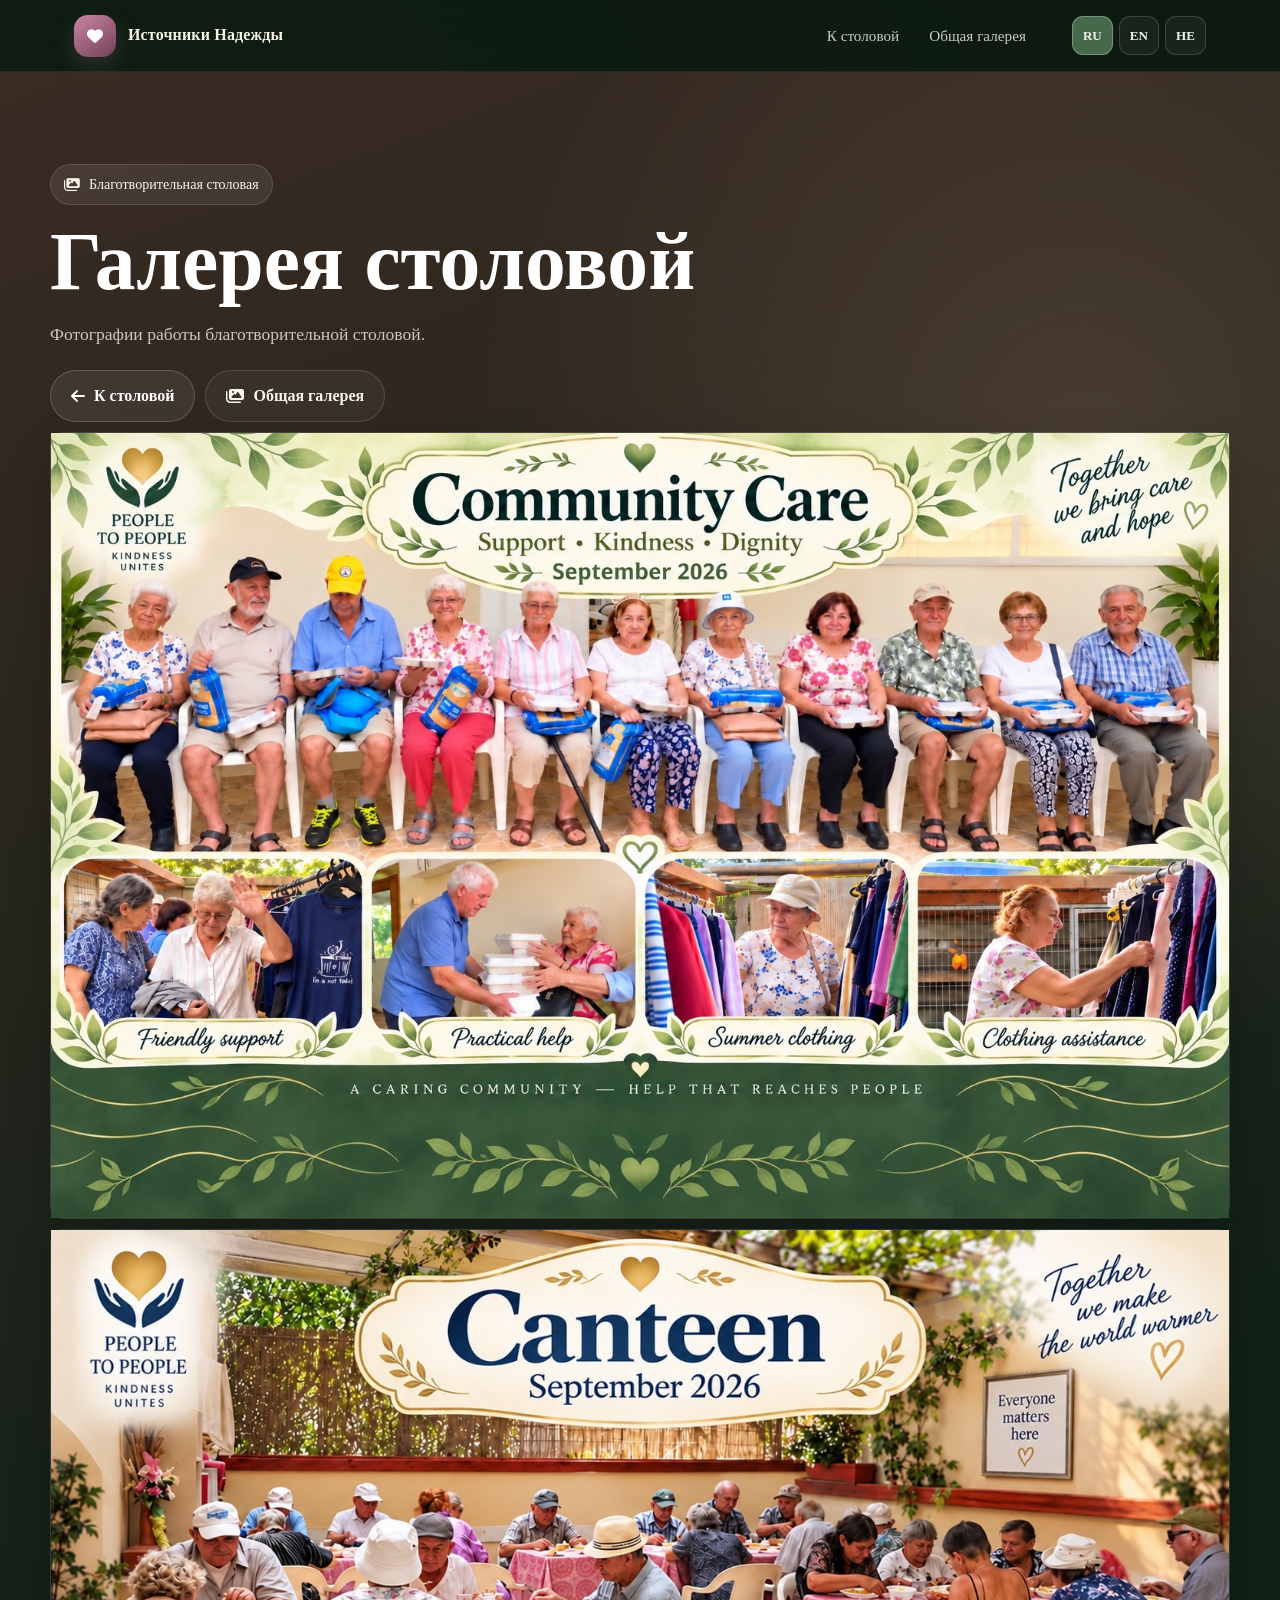
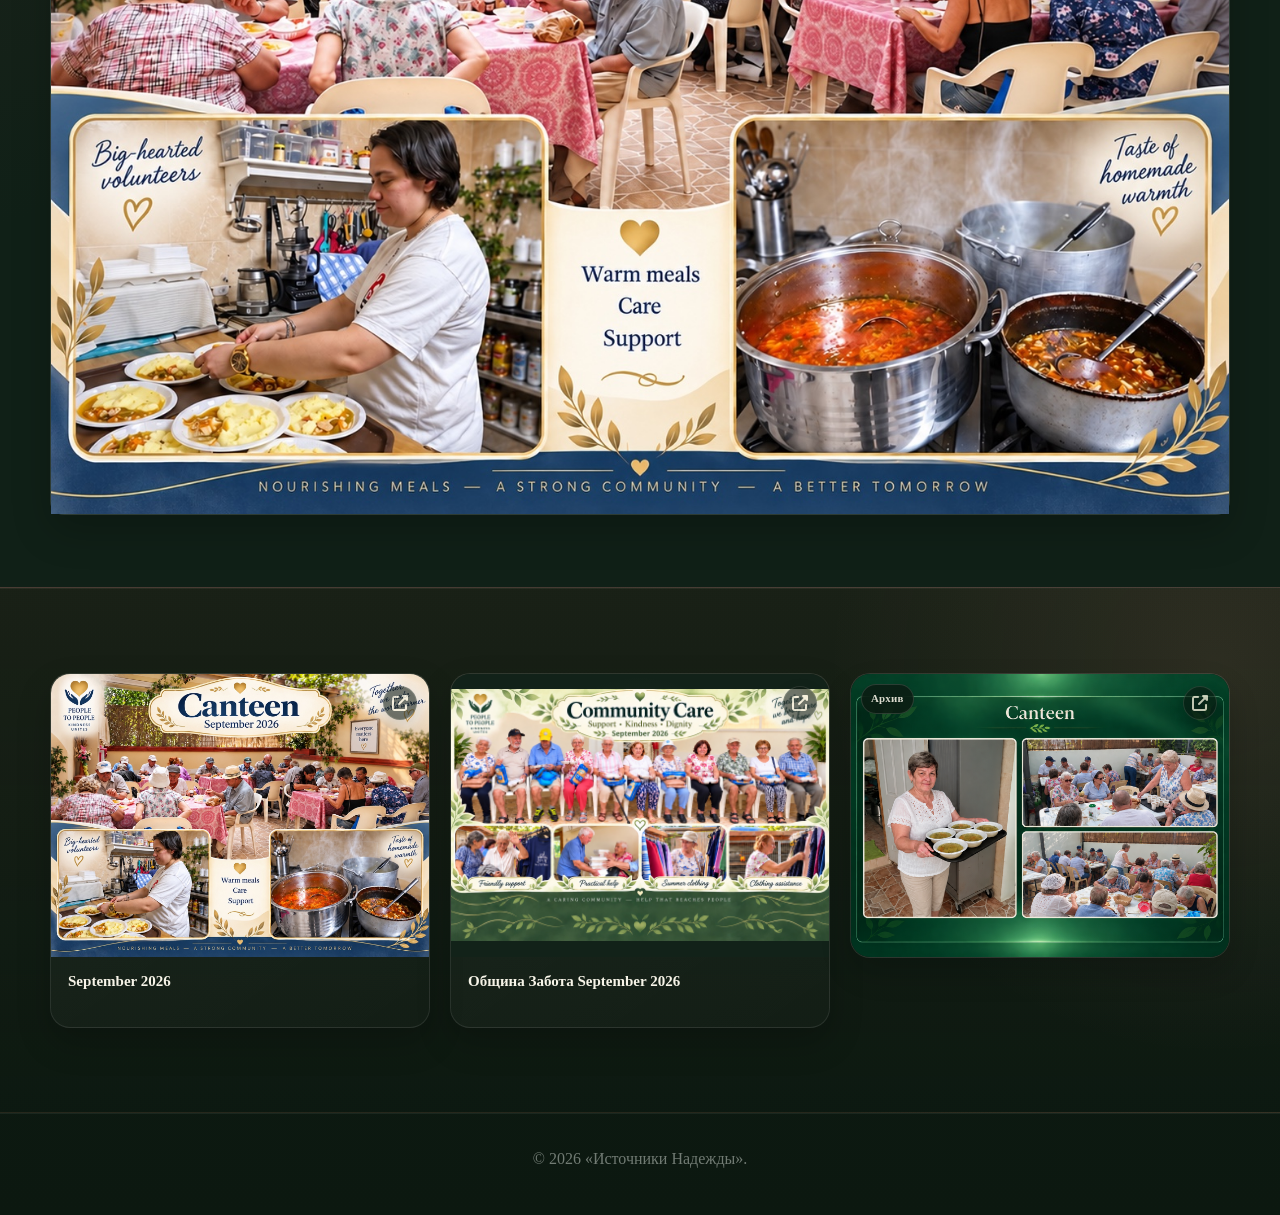
==== commit 5b592487: "Refresh compact mobile gallery layout" ====
--- a/canteen-gallery.html
+++ b/canteen-gallery.html
@@ -14,7 +14,7 @@
   </script>
 
   <link rel="stylesheet" href="https://cdnjs.cloudflare.com/ajax/libs/font-awesome/6.4.0/css/all.min.css">
-  <link rel="stylesheet" href="style.css?v=20260923-21">
+  <link rel="stylesheet" href="style.css?v=20260923-22">
 </head>
 <body class="lang-ru">
   <header class="site-header">
@@ -78,7 +78,7 @@
 
   <footer class="site-footer">© <span id="current-year">2026</span> <span data-lang="ru">«Источники Надежды».</span><span data-lang="en">“Streams of Hope”.</span><span data-lang="he" lang="he" dir="rtl">״מקורות התקווה״.</span></footer>
   <script src="assets/galleries/gallery-manifest.js?v=20260923-1"></script>
-  <script src="gallery-auto.js?v=20260923-3"></script>
+  <script src="gallery-auto.js?v=20260923-4"></script>
   <script src="script.js?v=20260923-17"></script>
 </body>
 </html>
--- a/style.css
+++ b/style.css
@@ -3368,6 +3368,30 @@
   display: none;
 }
 
+.gallery-auto-archive-divider {
+  display: none;
+  grid-column: 1 / -1;
+}
+
+.gallery-auto-archive-badge {
+  position: absolute;
+  left: 10px;
+  top: 10px;
+  z-index: 2;
+  display: inline-flex;
+  align-items: center;
+  min-height: 28px;
+  padding: 5px 9px;
+  border-radius: 999px;
+  color: rgba(247,244,232,.92);
+  background: rgba(12,24,16,.76);
+  border: 1px solid rgba(255,255,255,.14);
+  font-size: .68rem;
+  font-weight: 700;
+  letter-spacing: .02em;
+  backdrop-filter: blur(8px);
+}
+
 @media (max-width: 980px) {
   .gallery-auto-grid {
     grid-template-columns: repeat(2, minmax(0, 1fr));
@@ -3376,15 +3400,66 @@
 
 @media (max-width: 640px) {
   .gallery-auto-grid {
-    grid-template-columns: 1fr;
-    gap: 16px;
-  }
-
-  .gallery-auto-media {
+    grid-template-columns: repeat(2, minmax(0, 1fr));
+    gap: 10px;
+  }
+
+  .gallery-auto-card {
+    border-radius: 14px;
+    box-shadow: 0 10px 24px rgba(0,0,0,.18);
+  }
+
+  .gallery-auto-media,
+  .gallery-auto-card.is-legacy .gallery-auto-media {
     aspect-ratio: 4 / 3;
   }
 
   .gallery-auto-caption {
     min-height: 0;
-  }
-}
+    padding: 9px 10px 10px;
+  }
+
+  .gallery-auto-caption strong {
+    font-size: .72rem;
+    line-height: 1.2;
+  }
+
+  .gallery-auto-caption small {
+    font-size: .64rem;
+  }
+
+  .gallery-auto-open {
+    right: 7px;
+    top: 7px;
+    width: 27px;
+    height: 27px;
+    font-size: .72rem;
+  }
+
+  .gallery-auto-archive-badge {
+    left: 7px;
+    top: 7px;
+    min-height: 24px;
+    padding: 4px 7px;
+    font-size: .58rem;
+  }
+
+  .gallery-auto-archive-divider {
+    display: flex;
+    align-items: center;
+    gap: 8px;
+    margin-top: 8px;
+    padding: 9px 11px;
+    border-radius: 12px;
+    color: rgba(238,244,237,.58);
+    background: rgba(255,255,255,.025);
+    border: 1px solid rgba(255,255,255,.065);
+    font-size: .7rem;
+    line-height: 1.3;
+  }
+
+  .gallery-auto-archive-divider i {
+    color: #cbb879;
+    flex: 0 0 auto;
+  }
+}
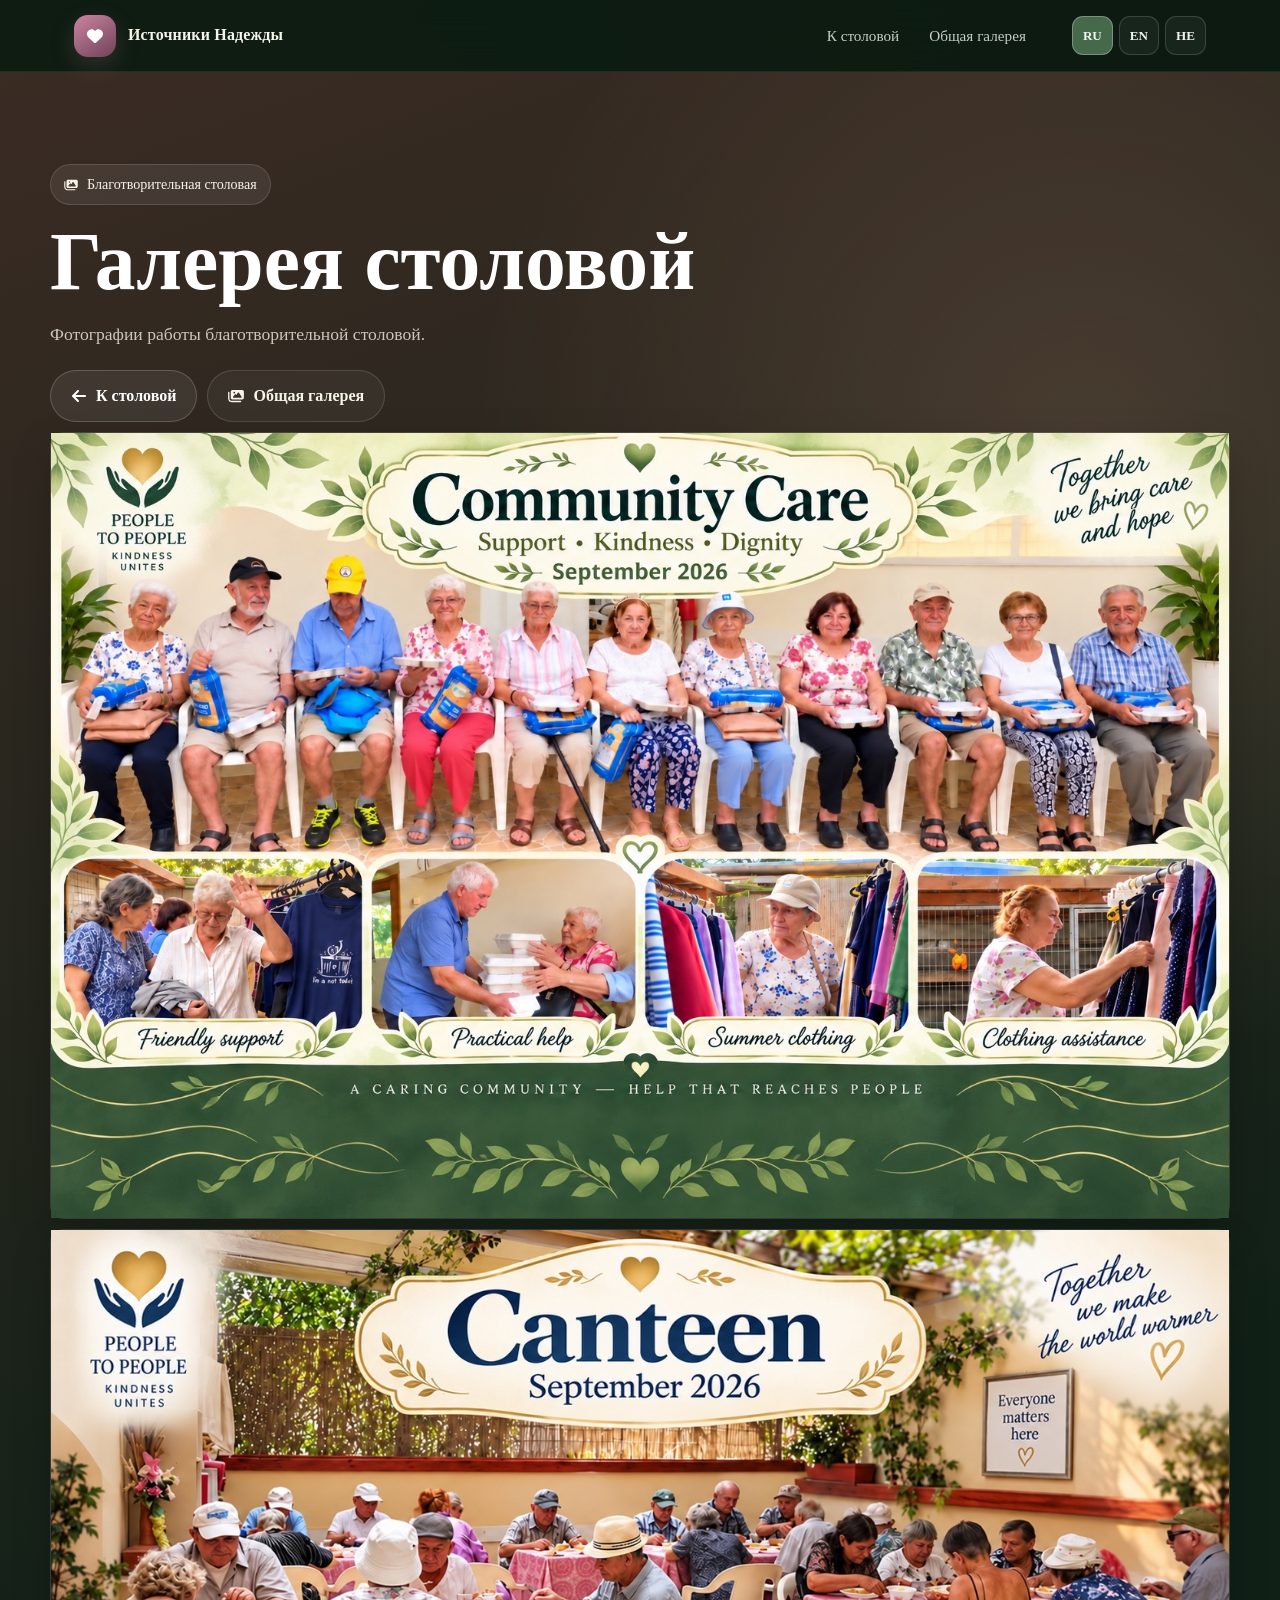
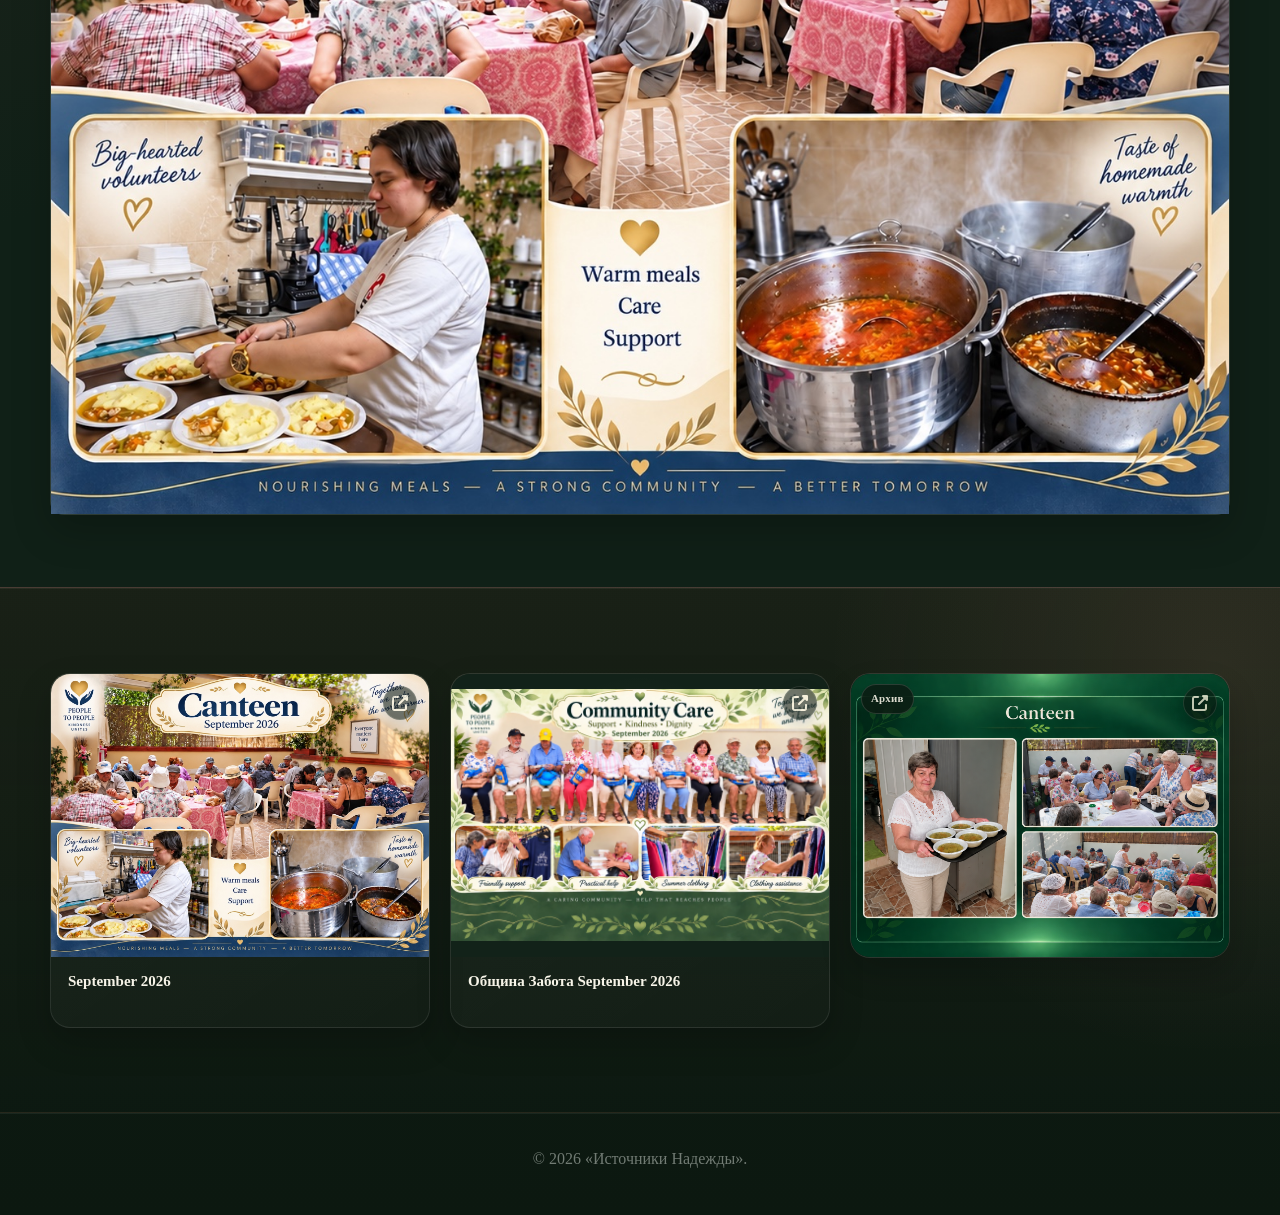
==== commit 3c6aedcd: "Remove external runtime dependencies and use local icons" ====
--- a/canteen-gallery.html
+++ b/canteen-gallery.html
@@ -4,16 +4,8 @@
   <meta charset="UTF-8">
   <meta name="viewport" content="width=device-width, initial-scale=1.0">
   <title>Галерея столовой — Источники Надежды</title>
-  <!-- Google tag (gtag.js) -->
-  <script async src="https://www.googletagmanager.com/gtag/js?id=G-9MWY4W7ZRP"></script>
-  <script>
-    window.dataLayer = window.dataLayer || [];
-    function gtag(){dataLayer.push(arguments);}
-    gtag('js', new Date());
-    gtag('config', 'G-9MWY4W7ZRP');
-  </script>
-
-  <link rel="stylesheet" href="https://cdnjs.cloudflare.com/ajax/libs/font-awesome/6.4.0/css/all.min.css">
+<link rel="stylesheet" href="assets/icons/site-icons-a.css?v=20260923-1">
+  <link rel="stylesheet" href="assets/icons/site-icons-b.css?v=20260923-1">
   <link rel="stylesheet" href="style.css?v=20260923-22">
 </head>
 <body class="lang-ru">
--- a/assets/icons/site-icons-a.css
+++ b/assets/icons/site-icons-a.css
@@ -0,0 +1,19 @@
+/* Self-contained icon subset A. No CDN required. */
+.fas,.far,.fab{display:inline-block;width:1em;height:1em;min-width:1em;vertical-align:-.125em;background-color:currentColor;-webkit-mask:var(--fa-icon) center/contain no-repeat;mask:var(--fa-icon) center/contain no-repeat;font-style:normal;line-height:1;flex:0 0 auto;}
+.fa-facebook-f{--fa-icon:url("data:image/svg+xml,%3Csvg%20xmlns%3D%22http%3A%2F%2Fwww.w3.org%2F2000%2Fsvg%22%20viewBox%3D%220%200%20320%20512%22%3E%3Cpath%20d%3D%22M80%20299.3V512H196V299.3h86.5l18-97.8H196V166.9c0-51.7%2020.3-71.5%2072.7-71.5c16.3%200%2029.4%20.4%2037%201.2V7.9C291.4%204%20256.4%200%20236.2%200C129.3%200%2080%2050.5%2080%20159.4v42.1H14v97.8H80z%22%2F%3E%3C%2Fsvg%3E");}
+.fa-youtube{--fa-icon:url("data:image/svg+xml,%3Csvg%20xmlns%3D%22http%3A%2F%2Fwww.w3.org%2F2000%2Fsvg%22%20viewBox%3D%220%200%20576%20512%22%3E%3Cpath%20d%3D%22M549.655%20124.083c-6.281-23.65-24.787-42.276-48.284-48.597C458.781%2064%20288%2064%20288%2064S117.22%2064%2074.629%2075.486c-23.497%206.322-42.003%2024.947-48.284%2048.597-11.412%2042.867-11.412%20132.305-11.412%20132.305s0%2089.438%2011.412%20132.305c6.281%2023.65%2024.787%2041.5%2048.284%2047.821C117.22%20448%20288%20448%20288%20448s170.78%200%20213.371-11.486c23.497-6.321%2042.003-24.171%2048.284-47.821%2011.412-42.867%2011.412-132.305%2011.412-132.305s0-89.438-11.412-132.305zm-317.51%20213.508V175.185l142.739%2081.205-142.739%2081.201z%22%2F%3E%3C%2Fsvg%3E");}
+.fa-telegram-plane{--fa-icon:url("data:image/svg+xml,%3Csvg%20xmlns%3D%22http%3A%2F%2Fwww.w3.org%2F2000%2Fsvg%22%20viewBox%3D%220%200%20496%20512%22%3E%3Cpath%20d%3D%22M248%2C8C111.033%2C8%2C0%2C119.033%2C0%2C256S111.033%2C504%2C248%2C504%2C496%2C392.967%2C496%2C256%2C384.967%2C8%2C248%2C8ZM362.952%2C176.66c-3.732%2C39.215-19.881%2C134.378-28.1%2C178.3-3.476%2C18.584-10.322%2C24.816-16.948%2C25.425-14.4%2C1.326-25.338-9.517-39.287-18.661-21.827-14.308-34.158-23.215-55.346-37.177-24.485-16.135-8.612-25%2C5.342-39.5%2C3.652-3.793%2C67.107-61.51%2C68.335-66.746.153-.655.3-3.1-1.154-4.384s-3.59-.849-5.135-.5q-3.283.746-104.608%2C69.142-14.845%2C10.194-26.894%2C9.934c-8.855-.191-25.888-5.006-38.551-9.123-15.531-5.048-27.875-7.717-26.8-16.291q.84-6.7%2C18.45-13.7%2C108.446-47.248%2C144.628-62.3c68.872-28.647%2C83.183-33.623%2C92.511-33.789%2C2.052-.034%2C6.639.474%2C9.61%2C2.885a10.452%2C10.452%2C0%2C0%2C1%2C3.53%2C6.716A43.765%2C43.765%2C0%2C0%2C1%2C362.952%2C176.66Z%22%2F%3E%3C%2Fsvg%3E");}
+.fa-clock{--fa-icon:url("data:image/svg+xml,%3Csvg%20xmlns%3D%22http%3A%2F%2Fwww.w3.org%2F2000%2Fsvg%22%20viewBox%3D%220%200%20512%20512%22%3E%3Cpath%20d%3D%22M464%20256A208%20208%200%201%201%2048%20256a208%20208%200%201%201%20416%200zM0%20256a256%20256%200%201%200%20512%200A256%20256%200%201%200%200%20256zM232%20120l0%20136c0%208%204%2015.5%2010.7%2020l96%2064c11%207.4%2025.9%204.4%2033.3-6.7s4.4-25.9-6.7-33.3L280%20243.2%20280%20120c0-13.3-10.7-24-24-24s-24%2010.7-24%2024z%22%2F%3E%3C%2Fsvg%3E");}
+.fa-address-card{--fa-icon:url("data:image/svg+xml,%3Csvg%20xmlns%3D%22http%3A%2F%2Fwww.w3.org%2F2000%2Fsvg%22%20viewBox%3D%220%200%20576%20512%22%3E%3Cpath%20d%3D%22M64%2032C28.7%2032%200%2060.7%200%2096L0%20416c0%2035.3%2028.7%2064%2064%2064l448%200c35.3%200%2064-28.7%2064-64l0-320c0-35.3-28.7-64-64-64L64%2032zm80%20256l64%200c44.2%200%2080%2035.8%2080%2080c0%208.8-7.2%2016-16%2016L80%20384c-8.8%200-16-7.2-16-16c0-44.2%2035.8-80%2080-80zm-32-96a64%2064%200%201%201%20128%200%2064%2064%200%201%201%20-128%200zm256-32l128%200c8.8%200%2016%207.2%2016%2016s-7.2%2016-16%2016l-128%200c-8.8%200-16-7.2-16-16s7.2-16%2016-16zm0%2064l128%200c8.8%200%2016%207.2%2016%2016s-7.2%2016-16%2016l-128%200c-8.8%200-16-7.2-16-16s7.2-16%2016-16zm0%2064l128%200c8.8%200%2016%207.2%2016%2016s-7.2%2016-16%2016l-128%200c-8.8%200-16-7.2-16-16s7.2-16%2016-16z%22%2F%3E%3C%2Fsvg%3E");}
+.fa-arrow-left{--fa-icon:url("data:image/svg+xml,%3Csvg%20xmlns%3D%22http%3A%2F%2Fwww.w3.org%2F2000%2Fsvg%22%20viewBox%3D%220%200%20448%20512%22%3E%3Cpath%20d%3D%22M9.4%20233.4c-12.5%2012.5-12.5%2032.8%200%2045.3l160%20160c12.5%2012.5%2032.8%2012.5%2045.3%200s12.5-32.8%200-45.3L109.2%20288%20416%20288c17.7%200%2032-14.3%2032-32s-14.3-32-32-32l-306.7%200L214.6%20118.6c12.5-12.5%2012.5-32.8%200-45.3s-32.8-12.5-45.3%200l-160%20160z%22%2F%3E%3C%2Fsvg%3E");}
+.fa-arrow-right{--fa-icon:url("data:image/svg+xml,%3Csvg%20xmlns%3D%22http%3A%2F%2Fwww.w3.org%2F2000%2Fsvg%22%20viewBox%3D%220%200%20448%20512%22%3E%3Cpath%20d%3D%22M438.6%20278.6c12.5-12.5%2012.5-32.8%200-45.3l-160-160c-12.5-12.5-32.8-12.5-45.3%200s-12.5%2032.8%200%2045.3L338.8%20224%2032%20224c-17.7%200-32%2014.3-32%2032s14.3%2032%2032%2032l306.7%200L233.4%20393.4c-12.5%2012.5-12.5%2032.8%200%2045.3s32.8%2012.5%2045.3%200l160-160z%22%2F%3E%3C%2Fsvg%3E");}
+.fa-arrow-up-right-from-square{--fa-icon:url("data:image/svg+xml,%3Csvg%20xmlns%3D%22http%3A%2F%2Fwww.w3.org%2F2000%2Fsvg%22%20viewBox%3D%220%200%20512%20512%22%3E%3Cpath%20d%3D%22M320%200c-17.7%200-32%2014.3-32%2032s14.3%2032%2032%2032l82.7%200L201.4%20265.4c-12.5%2012.5-12.5%2032.8%200%2045.3s32.8%2012.5%2045.3%200L448%20109.3l0%2082.7c0%2017.7%2014.3%2032%2032%2032s32-14.3%2032-32l0-160c0-17.7-14.3-32-32-32L320%200zM80%2032C35.8%2032%200%2067.8%200%20112L0%20432c0%2044.2%2035.8%2080%2080%2080l320%200c44.2%200%2080-35.8%2080-80l0-112c0-17.7-14.3-32-32-32s-32%2014.3-32%2032l0%20112c0%208.8-7.2%2016-16%2016L80%20448c-8.8%200-16-7.2-16-16l0-320c0-8.8%207.2-16%2016-16l112%200c17.7%200%2032-14.3%2032-32s-14.3-32-32-32L80%2032z%22%2F%3E%3C%2Fsvg%3E");}
+.fa-book-open{--fa-icon:url("data:image/svg+xml,%3Csvg%20xmlns%3D%22http%3A%2F%2Fwww.w3.org%2F2000%2Fsvg%22%20viewBox%3D%220%200%20576%20512%22%3E%3Cpath%20d%3D%22M249.6%20471.5c10.8%203.8%2022.4-4.1%2022.4-15.5l0-377.4c0-4.2-1.6-8.4-5-11C247.4%2052%20202.4%2032%20144%2032C93.5%2032%2046.3%2045.3%2018.1%2056.1C6.8%2060.5%200%2071.7%200%2083.8L0%20454.1c0%2011.9%2012.8%2020.2%2024.1%2016.5C55.6%20460.1%20105.5%20448%20144%20448c33.9%200%2079%2014%20105.6%2023.5zm76.8%200C353%20462%20398.1%20448%20432%20448c38.5%200%2088.4%2012.1%20119.9%2022.6c11.3%203.8%2024.1-4.6%2024.1-16.5l0-370.3c0-12.1-6.8-23.3-18.1-27.6C529.7%2045.3%20482.5%2032%20432%2032c-58.4%200-103.4%2020-123%2035.6c-3.3%202.6-5%206.8-5%2011L304%20456c0%2011.4%2011.7%2019.3%2022.4%2015.5z%22%2F%3E%3C%2Fsvg%3E");}
+.fa-bowl-food{--fa-icon:url("data:image/svg+xml,%3Csvg%20xmlns%3D%22http%3A%2F%2Fwww.w3.org%2F2000%2Fsvg%22%20viewBox%3D%220%200%20512%20512%22%3E%3Cpath%20d%3D%22M0%20192c0-35.3%2028.7-64%2064-64c.5%200%201.1%200%201.6%200C73%2091.5%20105.3%2064%20144%2064c15%200%2029%204.1%2040.9%2011.2C198.2%2049.6%20225.1%2032%20256%2032s57.8%2017.6%2071.1%2043.2C339%2068.1%20353%2064%20368%2064c38.7%200%2071%2027.5%2078.4%2064c.5%200%201.1%200%201.6%200c35.3%200%2064%2028.7%2064%2064c0%2011.7-3.1%2022.6-8.6%2032L8.6%20224C3.1%20214.6%200%20203.7%200%20192zm0%2091.4C0%20268.3%2012.3%20256%2027.4%20256l457.1%200c15.1%200%2027.4%2012.3%2027.4%2027.4c0%2070.5-44.4%20130.7-106.7%20154.1L403.5%20452c-2%2016-15.6%2028-31.8%2028l-231.5%200c-16.1%200-29.8-12-31.8-28l-1.8-14.4C44.4%20414.1%200%20353.9%200%20283.4z%22%2F%3E%3C%2Fsvg%3E");}
+.fa-box-archive{--fa-icon:url("data:image/svg+xml,%3Csvg%20xmlns%3D%22http%3A%2F%2Fwww.w3.org%2F2000%2Fsvg%22%20viewBox%3D%220%200%20512%20512%22%3E%3Cpath%20d%3D%22M32%2032l448%200c17.7%200%2032%2014.3%2032%2032l0%2032c0%2017.7-14.3%2032-32%2032L32%20128C14.3%20128%200%20113.7%200%2096L0%2064C0%2046.3%2014.3%2032%2032%2032zm0%20128l448%200%200%20256c0%2035.3-28.7%2064-64%2064L96%20480c-35.3%200-64-28.7-64-64l0-256zm128%2080c0%208.8%207.2%2016%2016%2016l160%200c8.8%200%2016-7.2%2016-16s-7.2-16-16-16l-160%200c-8.8%200-16%207.2-16%2016z%22%2F%3E%3C%2Fsvg%3E");}
+.fa-calendar-days{--fa-icon:url("data:image/svg+xml,%3Csvg%20xmlns%3D%22http%3A%2F%2Fwww.w3.org%2F2000%2Fsvg%22%20viewBox%3D%220%200%20448%20512%22%3E%3Cpath%20d%3D%22M128%200c17.7%200%2032%2014.3%2032%2032l0%2032%20128%200%200-32c0-17.7%2014.3-32%2032-32s32%2014.3%2032%2032l0%2032%2048%200c26.5%200%2048%2021.5%2048%2048l0%2048L0%20160l0-48C0%2085.5%2021.5%2064%2048%2064l48%200%200-32c0-17.7%2014.3-32%2032-32zM0%20192l448%200%200%20272c0%2026.5-21.5%2048-48%2048L48%20512c-26.5%200-48-21.5-48-48L0%20192zm64%2080l0%2032c0%208.8%207.2%2016%2016%2016l32%200c8.8%200%2016-7.2%2016-16l0-32c0-8.8-7.2-16-16-16l-32%200c-8.8%200-16%207.2-16%2016zm128%200l0%2032c0%208.8%207.2%2016%2016%2016l32%200c8.8%200%2016-7.2%2016-16l0-32c0-8.8-7.2-16-16-16l-32%200c-8.8%200-16%207.2-16%2016zm144-16c-8.8%200-16%207.2-16%2016l0%2032c0%208.8%207.2%2016%2016%2016l32%200c8.8%200%2016-7.2%2016-16l0-32c0-8.8-7.2-16-16-16l-32%200zM64%20400l0%2032c0%208.8%207.2%2016%2016%2016l32%200c8.8%200%2016-7.2%2016-16l0-32c0-8.8-7.2-16-16-16l-32%200c-8.8%200-16%207.2-16%2016zm144-16c-8.8%200-16%207.2-16%2016l0%2032c0%208.8%207.2%2016%2016%2016l32%200c8.8%200%2016-7.2%2016-16l0-32c0-8.8-7.2-16-16-16l-32%200zm112%2016l0%2032c0%208.8%207.2%2016%2016%2016l32%200c8.8%200%2016-7.2%2016-16l0-32c0-8.8-7.2-16-16-16l-32%200c-8.8%200-16%207.2-16%2016z%22%2F%3E%3C%2Fsvg%3E");}
+.fa-chevron-down{--fa-icon:url("data:image/svg+xml,%3Csvg%20xmlns%3D%22http%3A%2F%2Fwww.w3.org%2F2000%2Fsvg%22%20viewBox%3D%220%200%20512%20512%22%3E%3Cpath%20d%3D%22M233.4%20406.6c12.5%2012.5%2032.8%2012.5%2045.3%200l192-192c12.5-12.5%2012.5-32.8%200-45.3s-32.8-12.5-45.3%200L256%20338.7%2086.6%20169.4c-12.5-12.5-32.8-12.5-45.3%200s-12.5%2032.8%200%2045.3l192%20192z%22%2F%3E%3C%2Fsvg%3E");}
+.fa-envelope{--fa-icon:url("data:image/svg+xml,%3Csvg%20xmlns%3D%22http%3A%2F%2Fwww.w3.org%2F2000%2Fsvg%22%20viewBox%3D%220%200%20512%20512%22%3E%3Cpath%20d%3D%22M48%2064C21.5%2064%200%2085.5%200%20112c0%2015.1%207.1%2029.3%2019.2%2038.4L236.8%20313.6c11.4%208.5%2027%208.5%2038.4%200L492.8%20150.4c12.1-9.1%2019.2-23.3%2019.2-38.4c0-26.5-21.5-48-48-48L48%2064zM0%20176L0%20384c0%2035.3%2028.7%2064%2064%2064l384%200c35.3%200%2064-28.7%2064-64l0-208L294.4%20339.2c-22.8%2017.1-54%2017.1-76.8%200L0%20176z%22%2F%3E%3C%2Fsvg%3E");}
+.fa-file-lines{--fa-icon:url("data:image/svg+xml,%3Csvg%20xmlns%3D%22http%3A%2F%2Fwww.w3.org%2F2000%2Fsvg%22%20viewBox%3D%220%200%20384%20512%22%3E%3Cpath%20d%3D%22M64%200C28.7%200%200%2028.7%200%2064L0%20448c0%2035.3%2028.7%2064%2064%2064l256%200c35.3%200%2064-28.7%2064-64l0-288-128%200c-17.7%200-32-14.3-32-32L224%200%2064%200zM256%200l0%20128%20128%200L256%200zM112%20256l160%200c8.8%200%2016%207.2%2016%2016s-7.2%2016-16%2016l-160%200c-8.8%200-16-7.2-16-16s7.2-16%2016-16zm0%2064l160%200c8.8%200%2016%207.2%2016%2016s-7.2%2016-16%2016l-160%200c-8.8%200-16-7.2-16-16s7.2-16%2016-16zm0%2064l160%200c8.8%200%2016%207.2%2016%2016s-7.2%2016-16%2016l-160%200c-8.8%200-16-7.2-16-16s7.2-16%2016-16z%22%2F%3E%3C%2Fsvg%3E");}
+.fa-file-pdf{--fa-icon:url("data:image/svg+xml,%3Csvg%20xmlns%3D%22http%3A%2F%2Fwww.w3.org%2F2000%2Fsvg%22%20viewBox%3D%220%200%20512%20512%22%3E%3Cpath%20d%3D%22M0%2064C0%2028.7%2028.7%200%2064%200L224%200l0%20128c0%2017.7%2014.3%2032%2032%2032l128%200%200%20144-208%200c-35.3%200-64%2028.7-64%2064l0%20144-48%200c-35.3%200-64-28.7-64-64L0%2064zm384%2064l-128%200L256%200%20384%20128zM176%20352l32%200c30.9%200%2056%2025.1%2056%2056s-25.1%2056-56%2056l-16%200%200%2032c0%208.8-7.2%2016-16%2016s-16-7.2-16-16l0-48%200-80c0-8.8%207.2-16%2016-16zm32%2080c13.3%200%2024-10.7%2024-24s-10.7-24-24-24l-16%200%200%2048%2016%200zm96-80l32%200c26.5%200%2048%2021.5%2048%2048l0%2064c0%2026.5-21.5%2048-48%2048l-32%200c-8.8%200-16-7.2-16-16l0-128c0-8.8%207.2-16%2016-16zm32%20128c8.8%200%2016-7.2%2016-16l0-64c0-8.8-7.2-16-16-16l-16%200%200%2096%2016%200zm80-112c0-8.8%207.2-16%2016-16l48%200c8.8%200%2016%207.2%2016%2016s-7.2%2016-16%2016l-32%200%200%2032%2032%200c8.8%200%2016%207.2%2016%2016s-7.2%2016-16%2016l-32%200%200%2048c0%208.8-7.2%2016-16%2016s-16-7.2-16-16l0-64%200-64z%22%2F%3E%3C%2Fsvg%3E");}
+.fa-folder-open{--fa-icon:url("data:image/svg+xml,%3Csvg%20xmlns%3D%22http%3A%2F%2Fwww.w3.org%2F2000%2Fsvg%22%20viewBox%3D%220%200%20576%20512%22%3E%3Cpath%20d%3D%22M88.7%20223.8L0%20375.8%200%2096C0%2060.7%2028.7%2032%2064%2032l117.5%200c17%200%2033.3%206.7%2045.3%2018.7l26.5%2026.5c12%2012%2028.3%2018.7%2045.3%2018.7L416%2096c35.3%200%2064%2028.7%2064%2064l0%2032-336%200c-22.8%200-43.8%2012.1-55.3%2031.8zm27.6%2016.1C122.1%20230%20132.6%20224%20144%20224l400%200c11.5%200%2022%206.1%2027.7%2016.1s5.7%2022.2-.1%2032.1l-112%20192C453.9%20474%20443.4%20480%20432%20480L32%20480c-11.5%200-22-6.1-27.7-16.1s-5.7-22.2%20.1-32.1l112-192z%22%2F%3E%3C%2Fsvg%3E");}
--- a/assets/icons/site-icons-b.css
+++ b/assets/icons/site-icons-b.css
@@ -0,0 +1,17 @@
+/* Self-contained icon subset B. No CDN required. */
+.fa-graduation-cap{--fa-icon:url("data:image/svg+xml,%3Csvg%20xmlns%3D%22http%3A%2F%2Fwww.w3.org%2F2000%2Fsvg%22%20viewBox%3D%220%200%20640%20512%22%3E%3Cpath%20d%3D%22M320%2032c-8.1%200-16.1%201.4-23.7%204.1L15.8%20137.4C6.3%20140.9%200%20149.9%200%20160s6.3%2019.1%2015.8%2022.6l57.9%2020.9C57.3%20229.3%2048%20259.8%2048%20291.9l0%2028.1c0%2028.4-10.8%2057.7-22.3%2080.8c-6.5%2013-13.9%2025.8-22.5%2037.6C0%20442.7-.9%20448.3%20.9%20453.4s6%208.9%2011.2%2010.2l64%2016c4.2%201.1%208.7%20.3%2012.4-2s6.3-6.1%207.1-10.4c8.6-42.8%204.3-81.2-2.1-108.7C90.3%20344.3%2086%20329.8%2080%20316.5l0-24.6c0-30.2%2010.2-58.7%2027.9-81.5c12.9-15.5%2029.6-28%2049.2-35.7l157-61.7c8.2-3.2%2017.5%20.8%2020.7%209s-.8%2017.5-9%2020.7l-157%2061.7c-12.4%204.9-23.3%2012.4-32.2%2021.6l159.6%2057.6c7.6%202.7%2015.6%204.1%2023.7%204.1s16.1-1.4%2023.7-4.1L624.2%20182.6c9.5-3.4%2015.8-12.5%2015.8-22.6s-6.3-19.1-15.8-22.6L343.7%2036.1C336.1%2033.4%20328.1%2032%20320%2032zM128%20408c0%2035.3%2086%2072%20192%2072s192-36.7%20192-72L496.7%20262.6%20354.5%20314c-11.1%204-22.8%206-34.5%206s-23.5-2-34.5-6L143.3%20262.6%20128%20408z%22%2F%3E%3C%2Fsvg%3E");}
+.fa-handshake{--fa-icon:url("data:image/svg+xml,%3Csvg%20xmlns%3D%22http%3A%2F%2Fwww.w3.org%2F2000%2Fsvg%22%20viewBox%3D%220%200%20640%20512%22%3E%3Cpath%20d%3D%22M323.4%2085.2l-96.8%2078.4c-16.1%2013-19.2%2036.4-7%2053.1c12.9%2017.8%2038%2021.3%2055.3%207.8l99.3-77.2c7-5.4%2017-4.2%2022.5%202.8s4.2%2017-2.8%2022.5l-20.9%2016.2L512%20316.8%20512%20128l-.7%200-3.9-2.5L434.8%2079c-15.3-9.8-33.2-15-51.4-15c-21.8%200-43%207.5-60%2021.2zm22.8%20124.4l-51.7%2040.2C263%20274.4%20217.3%20268%20193.7%20235.6c-22.2-30.5-16.6-73.1%2012.7-96.8l83.2-67.3c-11.6-4.9-24.1-7.4-36.8-7.4C234%2064%20215.7%2069.6%20200%2080l-72%2048%200%20224%2028.2%200%2091.4%2083.4c19.6%2017.9%2049.9%2016.5%2067.8-3.1c5.5-6.1%209.2-13.2%2011.1-20.6l17%2015.6c19.5%2017.9%2049.9%2016.6%2067.8-2.9c4.5-4.9%207.8-10.6%209.9-16.5c19.4%2013%2045.8%2010.3%2062.1-7.5c17.9-19.5%2016.6-49.9-2.9-67.8l-134.2-123zM16%20128c-8.8%200-16%207.2-16%2016L0%20352c0%2017.7%2014.3%2032%2032%2032l32%200c17.7%200%2032-14.3%2032-32l0-224-80%200zM48%20320a16%2016%200%201%201%200%2032%2016%2016%200%201%201%200-32zM544%20128l0%20224c0%2017.7%2014.3%2032%2032%2032l32%200c17.7%200%2032-14.3%2032-32l0-208c0-8.8-7.2-16-16-16l-80%200zm32%20208a16%2016%200%201%201%2032%200%2016%2016%200%201%201%20-32%200z%22%2F%3E%3C%2Fsvg%3E");}
+.fa-heart{--fa-icon:url("data:image/svg+xml,%3Csvg%20xmlns%3D%22http%3A%2F%2Fwww.w3.org%2F2000%2Fsvg%22%20viewBox%3D%220%200%20512%20512%22%3E%3Cpath%20d%3D%22M47.6%20300.4L228.3%20469.1c7.5%207%2017.4%2010.9%2027.7%2010.9s20.2-3.9%2027.7-10.9L464.4%20300.4c30.4-28.3%2047.6-68%2047.6-109.5v-5.8c0-69.9-50.5-129.5-119.4-141C347%2036.5%20300.6%2051.4%20268%2084L256%2096%20244%2084c-32.6-32.6-79-47.5-124.6-39.9C50.5%2055.6%200%20115.2%200%20185.1v5.8c0%2041.5%2017.2%2081.2%2047.6%20109.5z%22%2F%3E%3C%2Fsvg%3E");}
+.fa-images{--fa-icon:url("data:image/svg+xml,%3Csvg%20xmlns%3D%22http%3A%2F%2Fwww.w3.org%2F2000%2Fsvg%22%20viewBox%3D%220%200%20576%20512%22%3E%3Cpath%20d%3D%22M160%2032c-35.3%200-64%2028.7-64%2064l0%20224c0%2035.3%2028.7%2064%2064%2064l352%200c35.3%200%2064-28.7%2064-64l0-224c0-35.3-28.7-64-64-64L160%2032zM396%20138.7l96%20144c4.9%207.4%205.4%2016.8%201.2%2024.6S480.9%20320%20472%20320l-144%200-48%200-80%200c-9.2%200-17.6-5.3-21.6-13.6s-2.9-18.2%202.9-25.4l64-80c4.6-5.7%2011.4-9%2018.7-9s14.2%203.3%2018.7%209l17.3%2021.6%2056-84C360.5%20132%20368%20128%20376%20128s15.5%204%2020%2010.7zM192%20128a32%2032%200%201%201%2064%200%2032%2032%200%201%201%20-64%200zM48%20120c0-13.3-10.7-24-24-24S0%20106.7%200%20120L0%20344c0%2075.1%2060.9%20136%20136%20136l320%200c13.3%200%2024-10.7%2024-24s-10.7-24-24-24l-320%200c-48.6%200-88-39.4-88-88l0-224z%22%2F%3E%3C%2Fsvg%3E");}
+.fa-location-dot{--fa-icon:url("data:image/svg+xml,%3Csvg%20xmlns%3D%22http%3A%2F%2Fwww.w3.org%2F2000%2Fsvg%22%20viewBox%3D%220%200%20384%20512%22%3E%3Cpath%20d%3D%22M215.7%20499.2C267%20435%20384%20279.4%20384%20192C384%2086%20298%200%20192%200S0%2086%200%20192c0%2087.4%20117%20243%20168.3%20307.2c12.3%2015.3%2035.1%2015.3%2047.4%200zM192%20128a64%2064%200%201%201%200%20128%2064%2064%200%201%201%200-128z%22%2F%3E%3C%2Fsvg%3E");}
+.fa-newspaper{--fa-icon:url("data:image/svg+xml,%3Csvg%20xmlns%3D%22http%3A%2F%2Fwww.w3.org%2F2000%2Fsvg%22%20viewBox%3D%220%200%20512%20512%22%3E%3Cpath%20d%3D%22M96%2096c0-35.3%2028.7-64%2064-64l288%200c35.3%200%2064%2028.7%2064%2064l0%20320c0%2035.3-28.7%2064-64%2064L80%20480c-44.2%200-80-35.8-80-80L0%20128c0-17.7%2014.3-32%2032-32s32%2014.3%2032%2032l0%20272c0%208.8%207.2%2016%2016%2016s16-7.2%2016-16L96%2096zm64%2024l0%2080c0%2013.3%2010.7%2024%2024%2024l112%200c13.3%200%2024-10.7%2024-24l0-80c0-13.3-10.7-24-24-24L184%2096c-13.3%200-24%2010.7-24%2024zm208-8c0%208.8%207.2%2016%2016%2016l48%200c8.8%200%2016-7.2%2016-16s-7.2-16-16-16l-48%200c-8.8%200-16%207.2-16%2016zm0%2096c0%208.8%207.2%2016%2016%2016l48%200c8.8%200%2016-7.2%2016-16s-7.2-16-16-16l-48%200c-8.8%200-16%207.2-16%2016zM160%20304c0%208.8%207.2%2016%2016%2016l256%200c8.8%200%2016-7.2%2016-16s-7.2-16-16-16l-256%200c-8.8%200-16%207.2-16%2016zm0%2096c0%208.8%207.2%2016%2016%2016l256%200c8.8%200%2016-7.2%2016-16s-7.2-16-16-16l-256%200c-8.8%200-16%207.2-16%2016z%22%2F%3E%3C%2Fsvg%3E");}
+.fa-people-carry-box{--fa-icon:url("data:image/svg+xml,%3Csvg%20xmlns%3D%22http%3A%2F%2Fwww.w3.org%2F2000%2Fsvg%22%20viewBox%3D%220%200%20640%20512%22%3E%3Cpath%20d%3D%22M80%2048a48%2048%200%201%201%2096%200A48%2048%200%201%201%2080%2048zm64%20193.7l0%2065.1%2051%2051c7.1%207.1%2011.8%2016.2%2013.4%2026.1l15.2%2090.9c2.9%2017.4-8.9%2033.9-26.3%2036.8s-33.9-8.9-36.8-26.3l-14.3-85.9L66.8%20320C54.8%20308%2048%20291.7%2048%20274.7l0-88.1c0-32.4%2026.2-58.6%2058.6-58.6c24.1%200%2046.5%2012%2059.9%2032l47.4%2071.1%2010.1%205%200-76.2c0-17.7%2014.3-32%2032-32l128%200c17.7%200%2032%2014.3%2032%2032l0%2076.2%2010.1-5L473.5%20160c13.3-20%2035.8-32%2059.9-32c32.4%200%2058.6%2026.2%2058.6%2058.6l0%2088.1c0%2017-6.7%2033.3-18.7%2045.3l-79.4%2079.4-14.3%2085.9c-2.9%2017.4-19.4%2029.2-36.8%2026.3s-29.2-19.4-26.3-36.8l15.2-90.9c1.6-9.9%206.3-19%2013.4-26.1l51-51%200-65.1-19%2028.5c-4.6%207-11%2012.6-18.5%2016.3l-59.6%2029.8c-2.4%201.3-4.9%202.2-7.6%202.8c-2.6%20.6-5.3%20.9-7.9%20.8l-126.7%200c-2.5%20.1-5-.2-7.5-.7c-2.9-.6-5.6-1.6-8.1-3l-59.5-29.8c-7.5-3.7-13.8-9.4-18.5-16.3l-19-28.5zM2.3%20468.1L50.1%20348.6l49.2%2049.2-37.6%2094c-6.6%2016.4-25.2%2024.4-41.6%2017.8S-4.3%20484.5%202.3%20468.1zM512%200a48%2048%200%201%201%200%2096%2048%2048%200%201%201%200-96zm77.9%20348.6l47.8%20119.5c6.6%2016.4-1.4%2035-17.8%2041.6s-35-1.4-41.6-17.8l-37.6-94%2049.2-49.2z%22%2F%3E%3C%2Fsvg%3E");}
+.fa-people-group{--fa-icon:url("data:image/svg+xml,%3Csvg%20xmlns%3D%22http%3A%2F%2Fwww.w3.org%2F2000%2Fsvg%22%20viewBox%3D%220%200%20640%20512%22%3E%3Cpath%20d%3D%22M72%2088a56%2056%200%201%201%20112%200A56%2056%200%201%201%2072%2088zM64%20245.7C54%20256.9%2048%20271.8%2048%20288s6%2031.1%2016%2042.3l0-84.7zm144.4-49.3C178.7%20222.7%20160%20261.2%20160%20304c0%2034.3%2012%2065.8%2032%2090.5l0%2021.5c0%2017.7-14.3%2032-32%2032l-64%200c-17.7%200-32-14.3-32-32l0-26.8C26.2%20371.2%200%20332.7%200%20288c0-61.9%2050.1-112%20112-112l32%200c24%200%2046.2%207.5%2064.4%2020.3zM448%20416l0-21.5c20-24.7%2032-56.2%2032-90.5c0-42.8-18.7-81.3-48.4-107.7C449.8%20183.5%20472%20176%20496%20176l32%200c61.9%200%20112%2050.1%20112%20112c0%2044.7-26.2%2083.2-64%20101.2l0%2026.8c0%2017.7-14.3%2032-32%2032l-64%200c-17.7%200-32-14.3-32-32zm8-328a56%2056%200%201%201%20112%200A56%2056%200%201%201%20456%2088zM576%20245.7l0%2084.7c10-11.3%2016-26.1%2016-42.3s-6-31.1-16-42.3zM320%2032a64%2064%200%201%201%200%20128%2064%2064%200%201%201%200-128zM240%20304c0%2016.2%206%2031%2016%2042.3l0-84.7c-10%2011.3-16%2026.1-16%2042.3zm144-42.3l0%2084.7c10-11.3%2016-26.1%2016-42.3s-6-31.1-16-42.3zM448%20304c0%2044.7-26.2%2083.2-64%20101.2l0%2042.8c0%2017.7-14.3%2032-32%2032l-64%200c-17.7%200-32-14.3-32-32l0-42.8c-37.8-18-64-56.5-64-101.2c0-61.9%2050.1-112%20112-112l32%200c61.9%200%20112%2050.1%20112%20112z%22%2F%3E%3C%2Fsvg%3E");}
+.fa-phone{--fa-icon:url("data:image/svg+xml,%3Csvg%20xmlns%3D%22http%3A%2F%2Fwww.w3.org%2F2000%2Fsvg%22%20viewBox%3D%220%200%20512%20512%22%3E%3Cpath%20d%3D%22M164.9%2024.6c-7.7-18.6-28-28.5-47.4-23.2l-88%2024C12.1%2030.2%200%2046%200%2064C0%20311.4%20200.6%20512%20448%20512c18%200%2033.8-12.1%2038.6-29.5l24-88c5.3-19.4-4.6-39.7-23.2-47.4l-96-40c-16.3-6.8-35.2-2.1-46.3%2011.6L304.7%20368C234.3%20334.7%20177.3%20277.7%20144%20207.3L193.3%20167c13.7-11.2%2018.4-30%2011.6-46.3l-40-96z%22%2F%3E%3C%2Fsvg%3E");}
+.fa-phone-volume{--fa-icon:url("data:image/svg+xml,%3Csvg%20xmlns%3D%22http%3A%2F%2Fwww.w3.org%2F2000%2Fsvg%22%20viewBox%3D%220%200%20512%20512%22%3E%3Cpath%20d%3D%22M280%200C408.1%200%20512%20103.9%20512%20232c0%2013.3-10.7%2024-24%2024s-24-10.7-24-24c0-101.6-82.4-184-184-184c-13.3%200-24-10.7-24-24s10.7-24%2024-24zm8%20192a32%2032%200%201%201%200%2064%2032%2032%200%201%201%200-64zm-32-72c0-13.3%2010.7-24%2024-24c75.1%200%20136%2060.9%20136%20136c0%2013.3-10.7%2024-24%2024s-24-10.7-24-24c0-48.6-39.4-88-88-88c-13.3%200-24-10.7-24-24zM117.5%201.4c19.4-5.3%2039.7%204.6%2047.4%2023.2l40%2096c6.8%2016.3%202.1%2035.2-11.6%2046.3L144%20207.3c33.3%2070.4%2090.3%20127.4%20160.7%20160.7L345%20318.7c11.2-13.7%2030-18.4%2046.3-11.6l96%2040c18.6%207.7%2028.5%2028%2023.2%2047.4l-24%2088C481.8%20499.9%20466%20512%20448%20512C200.6%20512%200%20311.4%200%2064C0%2046%2012.1%2030.2%2029.5%2025.4l88-24z%22%2F%3E%3C%2Fsvg%3E");}
+.fa-scroll{--fa-icon:url("data:image/svg+xml,%3Csvg%20xmlns%3D%22http%3A%2F%2Fwww.w3.org%2F2000%2Fsvg%22%20viewBox%3D%220%200%20576%20512%22%3E%3Cpath%20d%3D%22M0%2080l0%2048c0%2017.7%2014.3%2032%2032%2032l16%200%2048%200%200-80c0-26.5-21.5-48-48-48S0%2053.5%200%2080zM112%2032c10%2013.4%2016%2030%2016%2048l0%20304c0%2035.3%2028.7%2064%2064%2064s64-28.7%2064-64l0-5.3c0-32.4%2026.3-58.7%2058.7-58.7L480%20320l0-192c0-53-43-96-96-96L112%2032zM464%20480c61.9%200%20112-50.1%20112-112c0-8.8-7.2-16-16-16l-245.3%200c-14.7%200-26.7%2011.9-26.7%2026.7l0%205.3c0%2053-43%2096-96%2096l176%200%2096%200z%22%2F%3E%3C%2Fsvg%3E");}
+.fa-seedling{--fa-icon:url("data:image/svg+xml,%3Csvg%20xmlns%3D%22http%3A%2F%2Fwww.w3.org%2F2000%2Fsvg%22%20viewBox%3D%220%200%20512%20512%22%3E%3Cpath%20d%3D%22M512%2032c0%20113.6-84.6%20207.5-194.2%20222c-7.1-53.4-30.6-101.6-65.3-139.3C290.8%2046.3%20364%200%20448%200l32%200c17.7%200%2032%2014.3%2032%2032zM0%2096C0%2078.3%2014.3%2064%2032%2064l32%200c123.7%200%20224%20100.3%20224%20224l0%2032%200%20160c0%2017.7-14.3%2032-32%2032s-32-14.3-32-32l0-160C100.3%20320%200%20219.7%200%2096z%22%2F%3E%3C%2Fsvg%3E");}
+.fa-star-of-david{--fa-icon:url("data:image/svg+xml,%3Csvg%20xmlns%3D%22http%3A%2F%2Fwww.w3.org%2F2000%2Fsvg%22%20viewBox%3D%220%200%20512%20512%22%3E%3Cpath%20d%3D%22M404.2%20309.5L383.1%20344l42.3%200-21.1-34.5zM371.4%20256l-54-88-122.8%200-54%2088%2054%2088%20122.8%200%2054-88zm65.7%200l53.4%2087c3.6%205.9%205.5%2012.7%205.5%2019.6c0%2020.7-16.8%2037.4-37.4%2037.4l-109.8%200-56.2%2091.5C284.8%20504.3%20270.9%20512%20256%20512s-28.8-7.7-36.6-20.5L163.3%20400%2053.4%20400C32.8%20400%2016%20383.2%2016%20362.6c0-6.9%201.9-13.7%205.5-19.6l53.4-87L21.5%20169c-3.6-5.9-5.5-12.7-5.5-19.6C16%20128.8%2032.8%20112%2053.4%20112l109.8%200%2056.2-91.5C227.2%207.7%20241.1%200%20256%200s28.8%207.7%2036.6%2020.5L348.7%20112l109.8%200c20.7%200%2037.4%2016.8%2037.4%2037.4c0%206.9-1.9%2013.7-5.5%2019.6l-53.4%2087zm-54-88l21.1%2034.5L425.4%20168l-42.3%200zM283%20112L256%2068l-27%2044%2054%200zM128.9%20168l-42.3%200%2021.1%2034.5L128.9%20168zM107.8%20309.5L86.6%20344l42.3%200-21.1-34.5zM229%20400l27%2044%2027-44-54%200z%22%2F%3E%3C%2Fsvg%3E");}
+.fa-up-right-from-square{--fa-icon:url("data:image/svg+xml,%3Csvg%20xmlns%3D%22http%3A%2F%2Fwww.w3.org%2F2000%2Fsvg%22%20viewBox%3D%220%200%20512%20512%22%3E%3Cpath%20d%3D%22M352%200c-12.9%200-24.6%207.8-29.6%2019.8s-2.2%2025.7%206.9%2034.9L370.7%2096%20201.4%20265.4c-12.5%2012.5-12.5%2032.8%200%2045.3s32.8%2012.5%2045.3%200L416%20141.3l41.4%2041.4c9.2%209.2%2022.9%2011.9%2034.9%206.9s19.8-16.6%2019.8-29.6l0-128c0-17.7-14.3-32-32-32L352%200zM80%2032C35.8%2032%200%2067.8%200%20112L0%20432c0%2044.2%2035.8%2080%2080%2080l320%200c44.2%200%2080-35.8%2080-80l0-112c0-17.7-14.3-32-32-32s-32%2014.3-32%2032l0%20112c0%208.8-7.2%2016-16%2016L80%20448c-8.8%200-16-7.2-16-16l0-320c0-8.8%207.2-16%2016-16l112%200c17.7%200%2032-14.3%2032-32s-14.3-32-32-32L80%2032z%22%2F%3E%3C%2Fsvg%3E");}
+.fa-utensils{--fa-icon:url("data:image/svg+xml,%3Csvg%20xmlns%3D%22http%3A%2F%2Fwww.w3.org%2F2000%2Fsvg%22%20viewBox%3D%220%200%20448%20512%22%3E%3Cpath%20d%3D%22M416%200C400%200%20288%2032%20288%20176l0%20112c0%2035.3%2028.7%2064%2064%2064l32%200%200%20128c0%2017.7%2014.3%2032%2032%2032s32-14.3%2032-32l0-128%200-112%200-208c0-17.7-14.3-32-32-32zM64%2016C64%207.8%2057.9%201%2049.7%20.1S34.2%204.6%2032.4%2012.5L2.1%20148.8C.7%20155.1%200%20161.5%200%20167.9c0%2045.9%2035.1%2083.6%2080%2087.7L80%20480c0%2017.7%2014.3%2032%2032%2032s32-14.3%2032-32l0-224.4c44.9-4.1%2080-41.8%2080-87.7c0-6.4-.7-12.8-2.1-19.1L191.6%2012.5c-1.8-8-9.3-13.3-17.4-12.4S160%207.8%20160%2016l0%20134.2c0%205.4-4.4%209.8-9.8%209.8c-5.1%200-9.3-3.9-9.8-9L127.9%2014.6C127.2%206.3%20120.3%200%20112%200s-15.2%206.3-15.9%2014.6L83.7%20151c-.5%205.1-4.7%209-9.8%209c-5.4%200-9.8-4.4-9.8-9.8L64%2016zm48.3%20152l-.3%200-.3%200%20.3-.7%20.3%20.7z%22%2F%3E%3C%2Fsvg%3E");}
+.fa-hands-holding-heart{--fa-icon:url("data:image/svg+xml,%3Csvg%20xmlns%3D%22http%3A%2F%2Fwww.w3.org%2F2000%2Fsvg%22%20viewBox%3D%220%200%20576%20512%22%3E%3Cpath%20d%3D%22M163.9%20136.9c-29.4-29.8-29.4-78.2%200-108s77-29.8%20106.4%200l17.7%2018%2017.7-18c29.4-29.8%2077-29.8%20106.4%200s29.4%2078.2%200%20108L310.5%20240.1c-6.2%206.3-14.3%209.4-22.5%209.4s-16.3-3.1-22.5-9.4L163.9%20136.9zM568.2%20336.3c13.1%2017.8%209.3%2042.8-8.5%2055.9L433.1%20485.5c-23.4%2017.2-51.6%2026.5-80.7%2026.5L192%20512%2032%20512c-17.7%200-32-14.3-32-32l0-64c0-17.7%2014.3-32%2032-32l36.8%200%2044.9-36c22.7-18.2%2050.9-28%2080-28l78.3%200%2016%200%2064%200c17.7%200%2032%2014.3%2032%2032s-14.3%2032-32%2032l-64%200-16%200c-8.8%200-16%207.2-16%2016s7.2%2016%2016%2016l120.6%200%20119.7-88.2c17.8-13.1%2042.8-9.3%2055.9%208.5zM193.6%20384c0%200%200%200%200%200l-.9%200c.3%200%20.6%200%20.9%200z%22%2F%3E%3C%2Fsvg%3E");}
--- a/style.css
+++ b/style.css
@@ -3463,3 +3463,425 @@
     flex: 0 0 auto;
   }
 }
+
+
+/* ===== Fixed icon covers for gallery hub ===== */
+.gallery-static-cover {
+  position: relative;
+  height: 245px;
+  display: grid;
+  place-items: center;
+  overflow: hidden;
+  background:
+    radial-gradient(circle at 50% 34%, rgba(215,197,138,.18), transparent 30%),
+    linear-gradient(145deg, #274331, #173022 72%);
+}
+
+.gallery-static-cover::before,
+.gallery-static-cover::after {
+  content: "";
+  position: absolute;
+  width: 110px;
+  height: 170px;
+  opacity: .16;
+  border-radius: 55% 45% 55% 45%;
+  border: 1px solid rgba(215,197,138,.25);
+}
+
+.gallery-static-cover::before {
+  left: -48px;
+  bottom: -65px;
+  transform: rotate(28deg);
+}
+
+.gallery-static-cover::after {
+  right: -48px;
+  top: -65px;
+  transform: rotate(-28deg);
+}
+
+.gallery-cover-symbol {
+  position: relative;
+  z-index: 2;
+  width: 118px;
+  height: 118px;
+  display: grid;
+  place-items: center;
+  border-radius: 34px;
+  color: #e2c87e;
+  background:
+    linear-gradient(145deg, rgba(215,197,138,.13), rgba(255,255,255,.035));
+  border: 1px solid rgba(215,197,138,.24);
+  box-shadow:
+    0 18px 38px rgba(0,0,0,.22),
+    inset 0 1px 0 rgba(255,255,255,.05);
+  font-size: 3.2rem;
+}
+
+.gallery-cover-secondary {
+  position: absolute;
+  z-index: 3;
+  right: calc(50% - 78px);
+  bottom: 46px;
+  width: 42px;
+  height: 42px;
+  display: grid;
+  place-items: center;
+  border-radius: 50%;
+  color: #f0deb0;
+  background: #23402f;
+  border: 1px solid rgba(215,197,138,.22);
+  font-size: 1rem;
+  box-shadow: 0 8px 18px rgba(0,0,0,.18);
+}
+
+.cover-canteen .gallery-cover-symbol { color: #e3b889; }
+.cover-repatriants .gallery-cover-symbol { color: #d7c58a; }
+.cover-college .gallery-cover-symbol { color: #a8cade; }
+.cover-holocaust .gallery-cover-symbol { color: #d8bd7b; }
+.cover-friends .gallery-cover-symbol { color: #cbb7df; }
+.cover-holidays .gallery-cover-symbol { color: #d7c58a; }
+
+.gallery-category-card:hover .gallery-static-cover .gallery-cover-symbol {
+  transform: translateY(-3px) scale(1.02);
+}
+
+.gallery-static-cover .gallery-cover-symbol {
+  transition: transform .25s ease;
+}
+
+@media (max-width: 640px) {
+  .gallery-static-cover {
+    height: 190px;
+  }
+
+  .gallery-cover-symbol {
+    width: 92px;
+    height: 92px;
+    border-radius: 27px;
+    font-size: 2.45rem;
+  }
+
+  .gallery-cover-secondary {
+    right: calc(50% - 62px);
+    bottom: 34px;
+    width: 34px;
+    height: 34px;
+    font-size: .82rem;
+  }
+}
+
+
+/* ===== Custom gold artwork icons ===== */
+.gallery-cover-art {
+  position: relative;
+  z-index: 2;
+  width: min(66%, 164px);
+  height: min(66%, 164px);
+  object-fit: contain;
+  display: block;
+  filter: drop-shadow(0 16px 22px rgba(0,0,0,.28));
+  transition: transform .25s ease, filter .25s ease;
+}
+
+.gallery-category-card:hover .gallery-cover-art {
+  transform: translateY(-3px) scale(1.025);
+  filter: drop-shadow(0 20px 26px rgba(0,0,0,.32));
+}
+
+.section-icon-media {
+  display: grid;
+  place-items: center;
+  min-height: 390px;
+  padding: 42px;
+  background:
+    radial-gradient(circle at 50% 42%, rgba(215,197,138,.14), transparent 33%),
+    linear-gradient(145deg, rgba(38,72,49,.96), rgba(20,48,31,.98));
+  border: 1px solid rgba(215,197,138,.15);
+}
+
+.section-icon-media img {
+  width: min(70%, 280px);
+  height: auto;
+  max-height: 280px;
+  object-fit: contain;
+  filter: drop-shadow(0 22px 30px rgba(0,0,0,.30));
+}
+
+.section-canteen .section-icon-media {
+  background:
+    radial-gradient(circle at 50% 42%, rgba(219,160,131,.13), transparent 33%),
+    linear-gradient(145deg, rgba(66,55,38,.96), rgba(27,48,32,.98));
+}
+
+.section-college .section-icon-media {
+  background:
+    radial-gradient(circle at 50% 42%, rgba(143,180,207,.12), transparent 33%),
+    linear-gradient(145deg, rgba(39,61,67,.96), rgba(24,47,34,.98));
+}
+
+.section-holocaust .section-icon-media {
+  background:
+    radial-gradient(circle at 50% 42%, rgba(208,179,108,.14), transparent 33%),
+    linear-gradient(145deg, rgba(65,57,37,.96), rgba(27,47,32,.98));
+}
+
+.section-friends .section-icon-media {
+  background:
+    radial-gradient(circle at 50% 42%, rgba(203,183,223,.12), transparent 33%),
+    linear-gradient(145deg, rgba(60,52,67,.94), rgba(25,47,32,.98));
+}
+
+@media (max-width: 640px) {
+  .gallery-cover-art {
+    width: min(64%, 126px);
+    height: min(64%, 126px);
+  }
+
+  .section-icon-media {
+    min-height: 260px;
+    padding: 30px;
+  }
+
+  .section-icon-media img {
+    width: min(68%, 210px);
+    max-height: 210px;
+  }
+}
+
+/* ===== Gallery gold icon size + centering fix 2026-09-23 ===== */
+.gallery-static-cover {
+  display: grid;
+  place-items: center;
+  overflow: hidden;
+}
+
+/* Higher specificity than the old generic .gallery-category-preview img rule. */
+.gallery-category-preview.gallery-static-cover > img.gallery-cover-art {
+  width: min(42%, 108px);
+  height: auto;
+  max-width: 108px;
+  max-height: 108px;
+  object-fit: contain;
+  display: block;
+  margin: 0;
+  align-self: center;
+  justify-self: center;
+  transform: none;
+  filter: drop-shadow(0 12px 18px rgba(0,0,0,.26));
+  transition: transform .25s ease, filter .25s ease;
+}
+
+.gallery-category-card:hover .gallery-category-preview.gallery-static-cover > img.gallery-cover-art {
+  transform: translateY(-2px) scale(1.02);
+  filter: drop-shadow(0 15px 21px rgba(0,0,0,.30));
+}
+
+@media (max-width: 640px) {
+  .gallery-static-cover {
+    height: 180px;
+  }
+
+  .gallery-category-preview.gallery-static-cover > img.gallery-cover-art {
+    width: min(38%, 78px);
+    max-width: 78px;
+    max-height: 78px;
+  }
+}
+
+
+/* ===== FINAL polished gold icon layout 2026-09-23 ===== */
+
+/* Main gallery: keep every gold artwork fully visible and centered. */
+.gallery-static-cover {
+  display: grid;
+  place-items: center;
+  overflow: hidden;
+}
+
+.gallery-category-preview.gallery-static-cover > img.gallery-cover-art {
+  width: min(42%, 108px);
+  height: auto;
+  max-width: 108px;
+  max-height: 108px;
+  object-fit: contain;
+  display: block;
+  margin: 0;
+  align-self: center;
+  justify-self: center;
+  transform: none;
+  filter: drop-shadow(0 12px 18px rgba(0,0,0,.26));
+  transition: transform .25s ease, filter .25s ease;
+}
+
+.gallery-category-card:hover .gallery-category-preview.gallery-static-cover > img.gallery-cover-art {
+  transform: translateY(-2px) scale(1.02);
+  filter: drop-shadow(0 15px 21px rgba(0,0,0,.30));
+}
+
+/* Home page section artwork: smaller, centered, never cropped. */
+.section-icon-media {
+  display: grid;
+  place-items: center;
+  overflow: hidden;
+}
+
+.split-media.section-icon-media > img {
+  width: min(52%, 190px);
+  height: auto;
+  max-width: 190px;
+  max-height: 190px;
+  object-fit: contain;
+  display: block;
+  margin: auto;
+  align-self: center;
+  justify-self: center;
+  transform: none;
+  filter: drop-shadow(0 18px 26px rgba(0,0,0,.28));
+}
+
+@media (max-width: 640px) {
+  .gallery-static-cover {
+    height: 180px;
+  }
+
+  .gallery-category-preview.gallery-static-cover > img.gallery-cover-art {
+    width: min(38%, 78px);
+    max-width: 78px;
+    max-height: 78px;
+  }
+
+  .split-media.section-icon-media > img {
+    width: min(46%, 130px);
+    max-width: 130px;
+    max-height: 130px;
+  }
+}
+
+
+/* ===== Gallery botanical gold frame 2026-09-23 ===== */
+.gallery-category-preview.gallery-static-cover {
+  position: relative;
+  isolation: isolate;
+  box-shadow:
+    inset 0 0 0 1px rgba(224,198,124,.12),
+    inset 0 -28px 44px rgba(0,0,0,.06);
+}
+
+.gallery-category-preview.gallery-static-cover::before,
+.gallery-category-preview.gallery-static-cover::after {
+  content: "";
+  position: absolute;
+  z-index: 1;
+  top: 12px;
+  width: 142px;
+  height: 78px;
+  pointer-events: none;
+  opacity: .62;
+  border: 0;
+  border-radius: 0;
+  background-color: transparent;
+  background-repeat: no-repeat;
+  background-position: center;
+  background-size: contain;
+  filter: drop-shadow(0 2px 3px rgba(0,0,0,.18));
+}
+
+.gallery-category-preview.gallery-static-cover::before {
+  left: 10px;
+  right: auto;
+  bottom: auto;
+  transform: none;
+  background-image: url("data:image/svg+xml,%3Csvg xmlns='http://www.w3.org/2000/svg' viewBox='0 0 180 90'%3E%3Cg fill='none' stroke='%23d9c37d' stroke-width='2.1' stroke-linecap='round' stroke-linejoin='round'%3E%3Cpath d='M4 83C35 70 49 39 86 28C112 20 138 22 174 6'/%3E%3Cpath d='M31 67C29 53 24 44 17 36'/%3E%3Cpath d='M58 48C54 35 49 27 40 18'/%3E%3Cpath d='M88 27C85 17 80 10 73 4'/%3E%3Cpath d='M116 24C122 15 130 9 139 4'/%3E%3Cpath d='M143 17C151 18 160 17 169 13'/%3E%3C/g%3E%3Cg fill='%23e6d497' opacity='.9'%3E%3Cellipse cx='15' cy='35' rx='4' ry='7' transform='rotate(-38 15 35)'/%3E%3Cellipse cx='34' cy='55' rx='4' ry='7' transform='rotate(25 34 55)'/%3E%3Cellipse cx='38' cy='17' rx='4' ry='7' transform='rotate(-32 38 17)'/%3E%3Cellipse cx='62' cy='38' rx='4' ry='7' transform='rotate(34 62 38)'/%3E%3Cellipse cx='72' cy='4' rx='4' ry='7' transform='rotate(-28 72 4)'/%3E%3Cellipse cx='93' cy='21' rx='4' ry='7' transform='rotate(35 93 21)'/%3E%3Cellipse cx='141' cy='5' rx='4' ry='7' transform='rotate(40 141 5)'/%3E%3Cellipse cx='153' cy='17' rx='4' ry='7' transform='rotate(-58 153 17)'/%3E%3C/g%3E%3Cg fill='%23f0e2b1'%3E%3Ccircle cx='25' cy='61' r='2.4'/%3E%3Ccircle cx='47' cy='45' r='2.2'/%3E%3Ccircle cx='103' cy='25' r='2.3'/%3E%3Ccircle cx='164' cy='13' r='2.2'/%3E%3C/g%3E%3C/svg%3E");
+}
+
+.gallery-category-preview.gallery-static-cover::after {
+  right: 10px;
+  left: auto;
+  bottom: auto;
+  transform: scaleX(-1);
+  background-image: url("data:image/svg+xml,%3Csvg xmlns='http://www.w3.org/2000/svg' viewBox='0 0 180 90'%3E%3Cg fill='none' stroke='%23d9c37d' stroke-width='2.1' stroke-linecap='round' stroke-linejoin='round'%3E%3Cpath d='M4 83C35 70 49 39 86 28C112 20 138 22 174 6'/%3E%3Cpath d='M31 67C29 53 24 44 17 36'/%3E%3Cpath d='M58 48C54 35 49 27 40 18'/%3E%3Cpath d='M88 27C85 17 80 10 73 4'/%3E%3Cpath d='M116 24C122 15 130 9 139 4'/%3E%3Cpath d='M143 17C151 18 160 17 169 13'/%3E%3C/g%3E%3Cg fill='%23e6d497' opacity='.9'%3E%3Cellipse cx='15' cy='35' rx='4' ry='7' transform='rotate(-38 15 35)'/%3E%3Cellipse cx='34' cy='55' rx='4' ry='7' transform='rotate(25 34 55)'/%3E%3Cellipse cx='38' cy='17' rx='4' ry='7' transform='rotate(-32 38 17)'/%3E%3Cellipse cx='62' cy='38' rx='4' ry='7' transform='rotate(34 62 38)'/%3E%3Cellipse cx='72' cy='4' rx='4' ry='7' transform='rotate(-28 72 4)'/%3E%3Cellipse cx='93' cy='21' rx='4' ry='7' transform='rotate(35 93 21)'/%3E%3Cellipse cx='141' cy='5' rx='4' ry='7' transform='rotate(40 141 5)'/%3E%3Cellipse cx='153' cy='17' rx='4' ry='7' transform='rotate(-58 153 17)'/%3E%3C/g%3E%3Cg fill='%23f0e2b1'%3E%3Ccircle cx='25' cy='61' r='2.4'/%3E%3Ccircle cx='47' cy='45' r='2.2'/%3E%3Ccircle cx='103' cy='25' r='2.3'/%3E%3Ccircle cx='164' cy='13' r='2.2'/%3E%3C/g%3E%3C/svg%3E");
+}
+
+.gallery-category-preview.gallery-static-cover > img.gallery-cover-art {
+  z-index: 2;
+}
+
+@media (max-width: 640px) {
+  .gallery-category-preview.gallery-static-cover::before,
+  .gallery-category-preview.gallery-static-cover::after {
+    top: 9px;
+    width: 88px;
+    height: 52px;
+    opacity: .52;
+  }
+
+  .gallery-category-preview.gallery-static-cover::before {
+    left: 5px;
+  }
+
+  .gallery-category-preview.gallery-static-cover::after {
+    right: 5px;
+  }
+}
+
+
+/* ===== Homepage botanical gold frame 2026-09-23 ===== */
+.section-icon-media {
+  position: relative;
+  isolation: isolate;
+  box-shadow:
+    inset 0 0 0 1px rgba(224,198,124,.10),
+    inset 0 -34px 54px rgba(0,0,0,.07);
+}
+
+.section-icon-media::before,
+.section-icon-media::after {
+  content: "";
+  position: absolute;
+  z-index: 1;
+  top: 18px;
+  width: 172px;
+  height: 92px;
+  pointer-events: none;
+  opacity: .58;
+  background-color: transparent;
+  background-repeat: no-repeat;
+  background-position: center;
+  background-size: contain;
+  filter: drop-shadow(0 2px 3px rgba(0,0,0,.16));
+}
+
+.section-icon-media::before {
+  left: 18px;
+  background-image: url("data:image/svg+xml,%3Csvg xmlns='http://www.w3.org/2000/svg' viewBox='0 0 180 90'%3E%3Cg fill='none' stroke='%23d9c37d' stroke-width='2.1' stroke-linecap='round' stroke-linejoin='round'%3E%3Cpath d='M4 83C35 70 49 39 86 28C112 20 138 22 174 6'/%3E%3Cpath d='M31 67C29 53 24 44 17 36'/%3E%3Cpath d='M58 48C54 35 49 27 40 18'/%3E%3Cpath d='M88 27C85 17 80 10 73 4'/%3E%3Cpath d='M116 24C122 15 130 9 139 4'/%3E%3Cpath d='M143 17C151 18 160 17 169 13'/%3E%3C/g%3E%3Cg fill='%23e6d497' opacity='.9'%3E%3Cellipse cx='15' cy='35' rx='4' ry='7' transform='rotate(-38 15 35)'/%3E%3Cellipse cx='34' cy='55' rx='4' ry='7' transform='rotate(25 34 55)'/%3E%3Cellipse cx='38' cy='17' rx='4' ry='7' transform='rotate(-32 38 17)'/%3E%3Cellipse cx='62' cy='38' rx='4' ry='7' transform='rotate(34 62 38)'/%3E%3Cellipse cx='72' cy='4' rx='4' ry='7' transform='rotate(-28 72 4)'/%3E%3Cellipse cx='93' cy='21' rx='4' ry='7' transform='rotate(35 93 21)'/%3E%3Cellipse cx='141' cy='5' rx='4' ry='7' transform='rotate(40 141 5)'/%3E%3Cellipse cx='153' cy='17' rx='4' ry='7' transform='rotate(-58 153 17)'/%3E%3C/g%3E%3Cg fill='%23f0e2b1'%3E%3Ccircle cx='25' cy='61' r='2.4'/%3E%3Ccircle cx='47' cy='45' r='2.2'/%3E%3Ccircle cx='103' cy='25' r='2.3'/%3E%3Ccircle cx='164' cy='13' r='2.2'/%3E%3C/g%3E%3C/svg%3E");
+}
+
+.section-icon-media::after {
+  right: 18px;
+  transform: scaleX(-1);
+  background-image: url("data:image/svg+xml,%3Csvg xmlns='http://www.w3.org/2000/svg' viewBox='0 0 180 90'%3E%3Cg fill='none' stroke='%23d9c37d' stroke-width='2.1' stroke-linecap='round' stroke-linejoin='round'%3E%3Cpath d='M4 83C35 70 49 39 86 28C112 20 138 22 174 6'/%3E%3Cpath d='M31 67C29 53 24 44 17 36'/%3E%3Cpath d='M58 48C54 35 49 27 40 18'/%3E%3Cpath d='M88 27C85 17 80 10 73 4'/%3E%3Cpath d='M116 24C122 15 130 9 139 4'/%3E%3Cpath d='M143 17C151 18 160 17 169 13'/%3E%3C/g%3E%3Cg fill='%23e6d497' opacity='.9'%3E%3Cellipse cx='15' cy='35' rx='4' ry='7' transform='rotate(-38 15 35)'/%3E%3Cellipse cx='34' cy='55' rx='4' ry='7' transform='rotate(25 34 55)'/%3E%3Cellipse cx='38' cy='17' rx='4' ry='7' transform='rotate(-32 38 17)'/%3E%3Cellipse cx='62' cy='38' rx='4' ry='7' transform='rotate(34 62 38)'/%3E%3Cellipse cx='72' cy='4' rx='4' ry='7' transform='rotate(-28 72 4)'/%3E%3Cellipse cx='93' cy='21' rx='4' ry='7' transform='rotate(35 93 21)'/%3E%3Cellipse cx='141' cy='5' rx='4' ry='7' transform='rotate(40 141 5)'/%3E%3Cellipse cx='153' cy='17' rx='4' ry='7' transform='rotate(-58 153 17)'/%3E%3C/g%3E%3Cg fill='%23f0e2b1'%3E%3Ccircle cx='25' cy='61' r='2.4'/%3E%3Ccircle cx='47' cy='45' r='2.2'/%3E%3Ccircle cx='103' cy='25' r='2.3'/%3E%3Ccircle cx='164' cy='13' r='2.2'/%3E%3C/g%3E%3C/svg%3E");
+}
+
+.split-media.section-icon-media > img {
+  position: relative;
+  z-index: 2;
+}
+
+@media (max-width: 640px) {
+  .section-icon-media::before,
+  .section-icon-media::after {
+    top: 12px;
+    width: 104px;
+    height: 60px;
+    opacity: .48;
+  }
+
+  .section-icon-media::before {
+    left: 8px;
+  }
+
+  .section-icon-media::after {
+    right: 8px;
+  }
+}
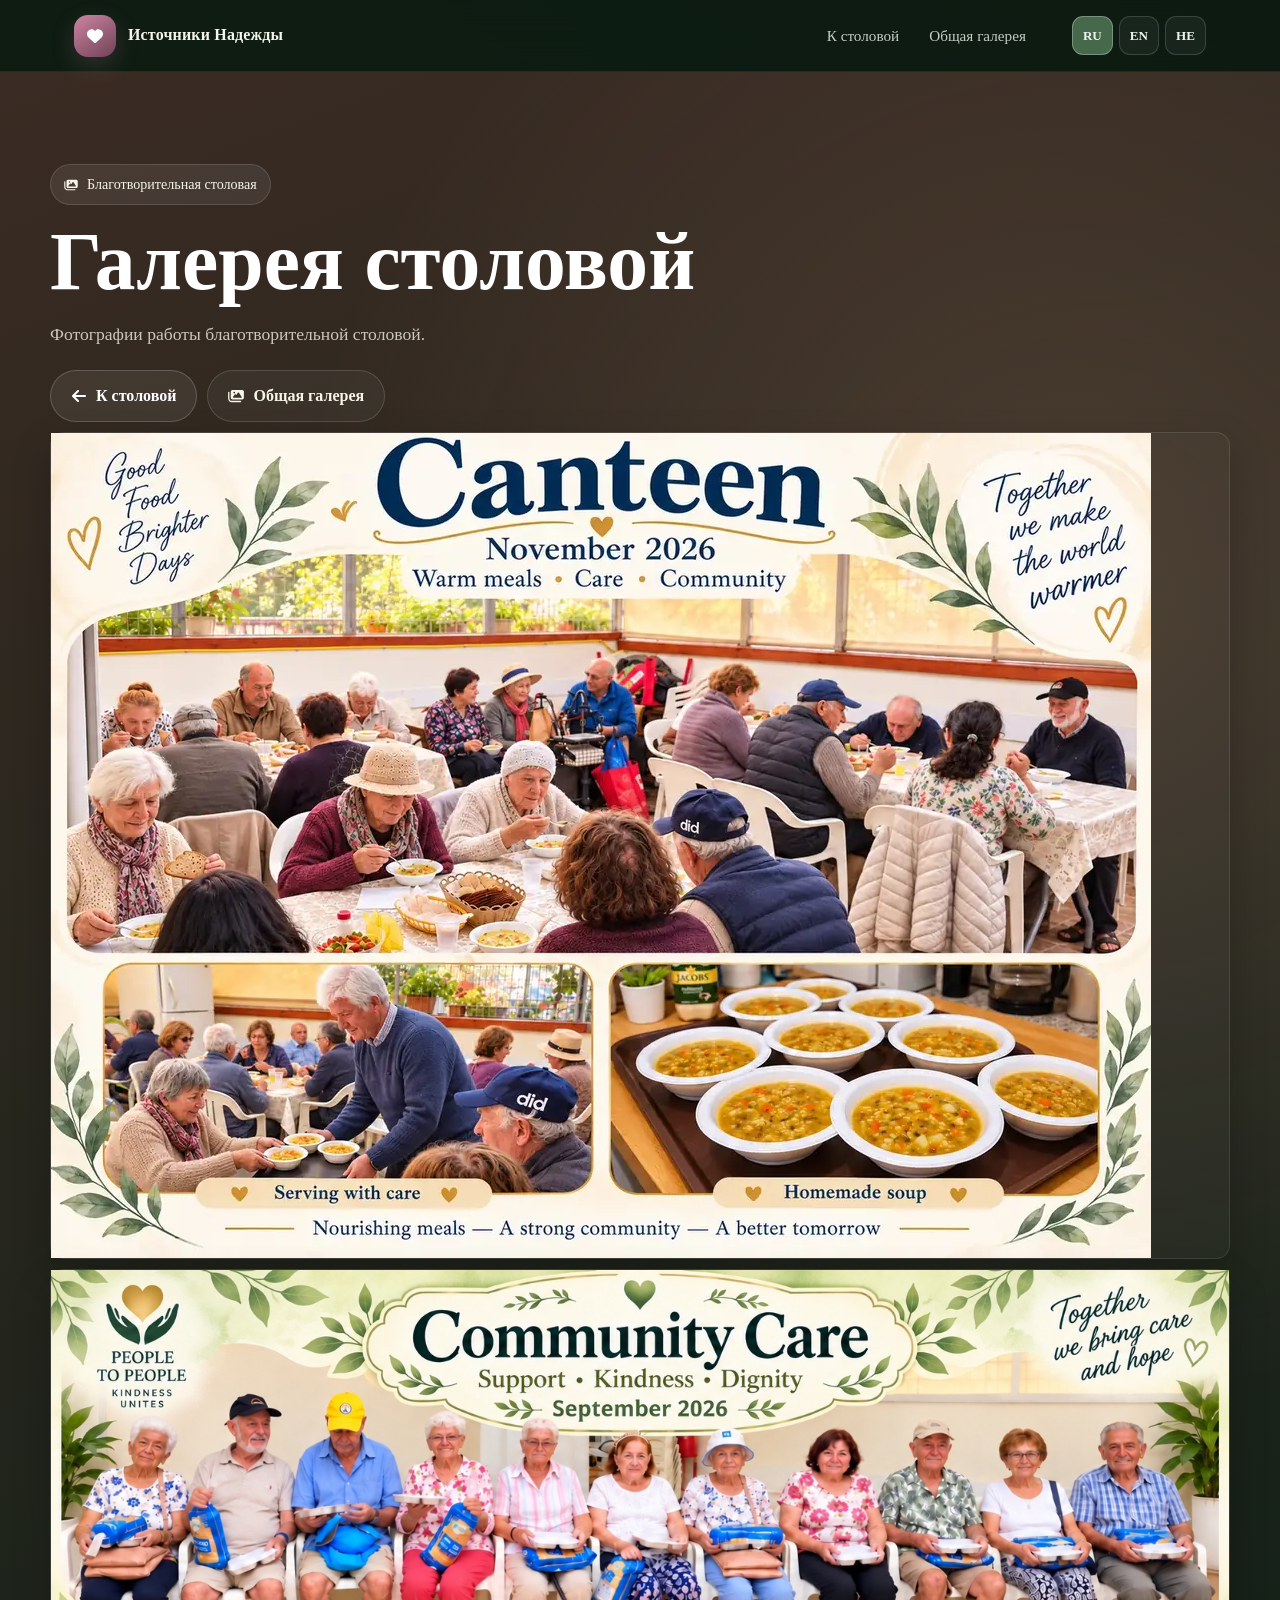
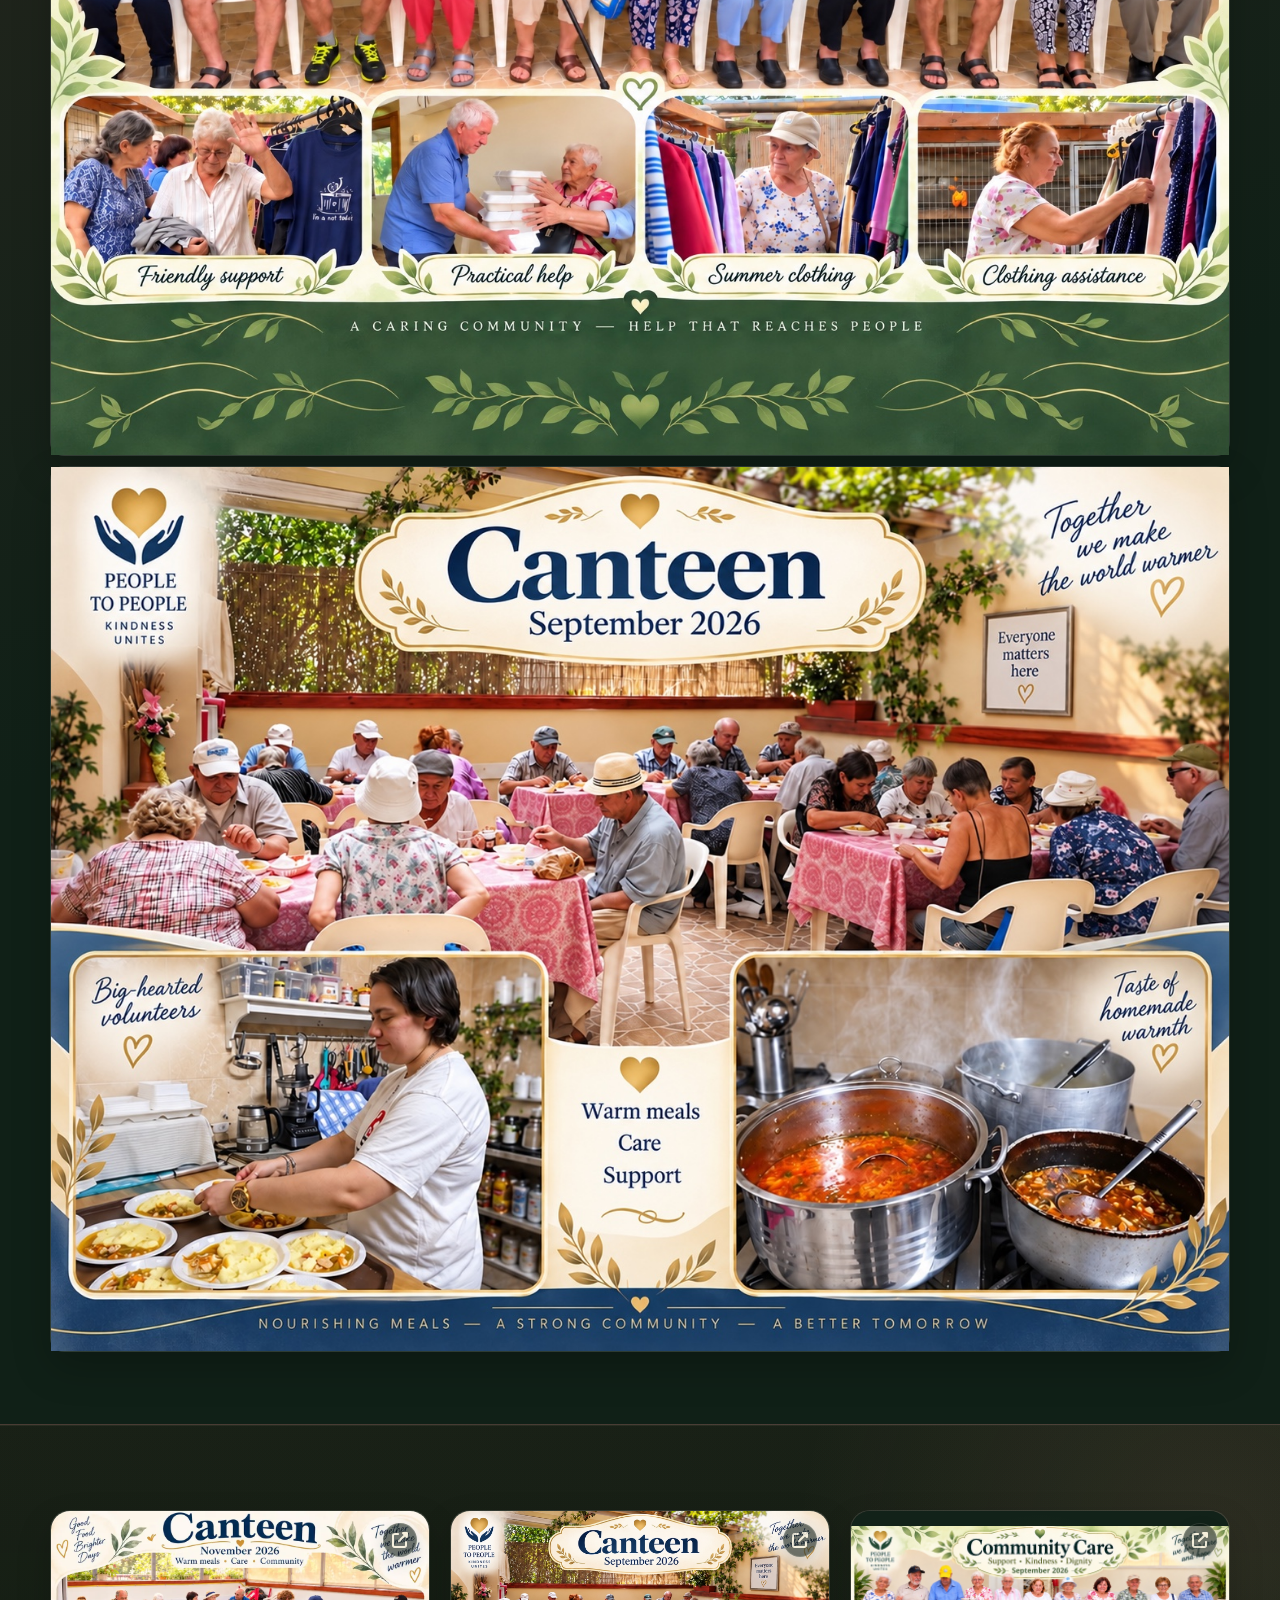
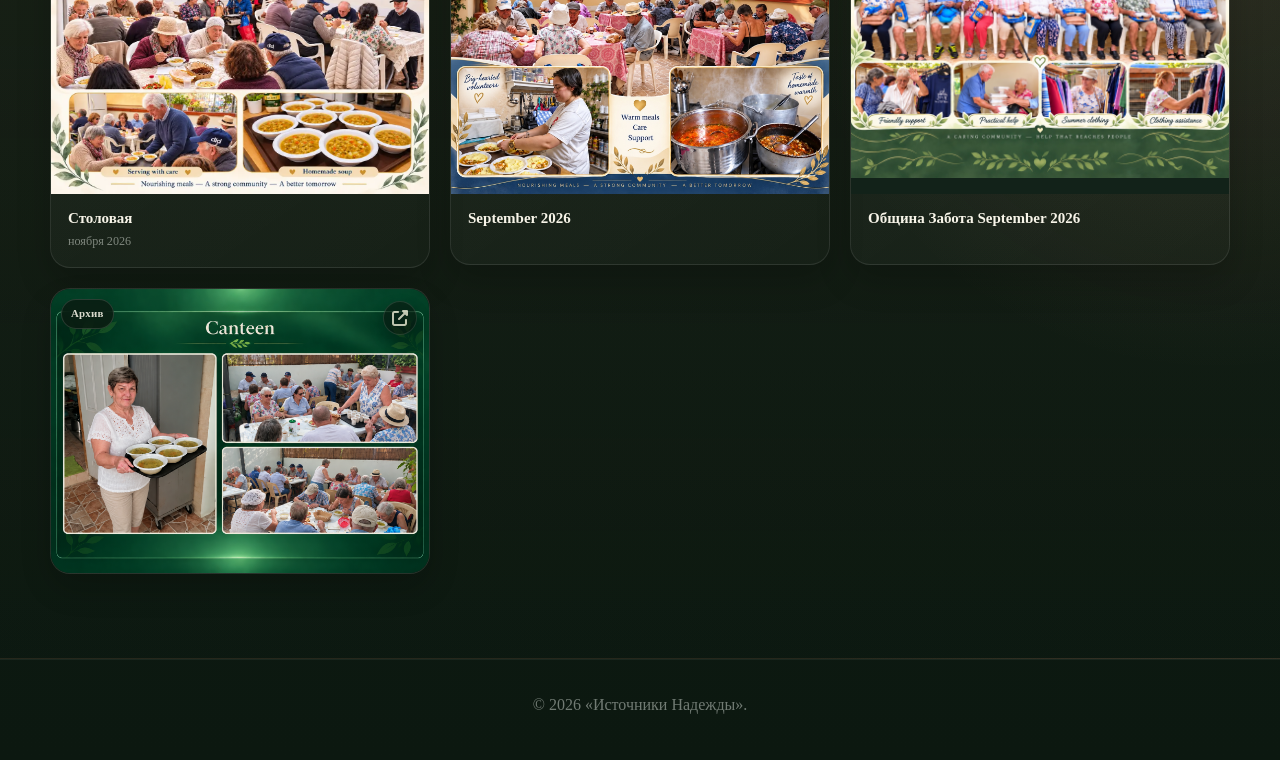
==== commit 999b7140: "Add November 2026 canteen and repatriates gallery posters while preserving archive" ====
--- a/canteen-gallery.html
+++ b/canteen-gallery.html
@@ -42,6 +42,10 @@
           <a class="btn btn-ghost" href="gallery.html"><i class="fas fa-images"></i><span data-lang="ru">Общая галерея</span><span data-lang="en">Main gallery</span><span data-lang="he" lang="he" dir="rtl">גלריה כללית</span></a>
 
 
+
+          <a class="gallery-sheet" style="width:100%;max-width:1200px;justify-self:center" href="assets/galleries/canteen/2026-11-canteen.webp" target="_blank" rel="noopener" aria-label="Открыть Canteen — November 2026 в полном размере">
+            <img src="assets/galleries/canteen/2026-11-canteen.webp" alt="Canteen — November 2026" width="1100" height="825" loading="eager" decoding="async">
+          </a>
           <a class="gallery-sheet" style="width:100%;max-width:1536px;justify-self:center" href="assets/galleries/canteen/canteen-community-care-september-2026.jpg?v=20260922-1" target="_blank" rel="noopener">
             <img src="assets/galleries/canteen/canteen-community-care-september-2026.jpg?v=20260922-1" alt="Community Care — September 2026" width="1536" height="1024" loading="lazy" decoding="async">
           </a>
@@ -57,20 +61,61 @@
       <div class="section-inner">
         
         <div class="gallery-auto" data-gallery-category="canteen">
-  <div class="gallery-auto-loading">
-    <i class="fas fa-images" aria-hidden="true"></i>
-    <span data-lang="ru">Загружаем фотографии…</span>
-    <span data-lang="en">Loading photos…</span>
-    <span data-lang="he" lang="he" dir="rtl">טוען תמונות…</span>
-  </div>
+    <div class="gallery-auto-grid gallery-static-fallback">
+      <a class="gallery-auto-card gallery-static-card" href="assets/galleries/canteen/2026-11-canteen.webp" target="_blank" rel="noopener">
+        <div class="gallery-auto-media">
+          <img src="assets/galleries/canteen/2026-11-canteen.webp" alt="Canteen — November 2026" loading="eager" decoding="async">
+          <span class="gallery-auto-open" aria-hidden="true"><i class="fas fa-up-right-from-square"></i></span>
+        </div>
+        <div class="gallery-auto-caption">
+          <span data-lang="ru"><strong>Столовая — ноябрь 2026</strong></span>
+          <span data-lang="en"><strong>Canteen — November 2026</strong></span>
+          <span data-lang="he" lang="he" dir="rtl"><strong>בית התמחוי — נובמבר 2026</strong></span>
+        </div>
+      </a>
+
+      <a class="gallery-auto-card gallery-static-card" href="assets/galleries/canteen/canteen-community-care-september-2026.jpg" target="_blank" rel="noopener">
+        <div class="gallery-auto-media">
+          <img src="assets/galleries/canteen/canteen-community-care-september-2026.jpg" alt="Canteen Community Care September 2026" loading="eager" decoding="async">
+          <span class="gallery-auto-open" aria-hidden="true"><i class="fas fa-up-right-from-square"></i></span>
+        </div>
+        <div class="gallery-auto-caption">
+          <span data-lang="ru"><strong>Canteen Community Care September 2026</strong></span>
+          <span data-lang="en"><strong>Canteen Community Care September 2026</strong></span>
+          <span data-lang="he" lang="he" dir="rtl"><strong>Canteen Community Care September 2026</strong></span>
+        </div>
+      </a>
+      <a class="gallery-auto-card gallery-static-card" href="assets/galleries/canteen/canteen-september-2026.jpg" target="_blank" rel="noopener">
+        <div class="gallery-auto-media">
+          <img src="assets/galleries/canteen/canteen-september-2026.jpg" alt="Canteen September 2026" loading="eager" decoding="async">
+          <span class="gallery-auto-open" aria-hidden="true"><i class="fas fa-up-right-from-square"></i></span>
+        </div>
+        <div class="gallery-auto-caption">
+          <span data-lang="ru"><strong>Canteen September 2026</strong></span>
+          <span data-lang="en"><strong>Canteen September 2026</strong></span>
+          <span data-lang="he" lang="he" dir="rtl"><strong>Canteen September 2026</strong></span>
+        </div>
+      </a>
+      <a class="gallery-auto-card gallery-static-card" href="assets/galleries/canteen/canteen-main.png" target="_blank" rel="noopener">
+        <div class="gallery-auto-media">
+          <img src="assets/galleries/canteen/canteen-main.png" alt="Canteen Main" loading="lazy" decoding="async">
+          <span class="gallery-auto-open" aria-hidden="true"><i class="fas fa-up-right-from-square"></i></span>
+        </div>
+        <div class="gallery-auto-caption">
+          <span data-lang="ru"><strong>Canteen Main</strong></span>
+          <span data-lang="en"><strong>Canteen Main</strong></span>
+          <span data-lang="he" lang="he" dir="rtl"><strong>Canteen Main</strong></span>
+        </div>
+      </a>
+    </div>
 </div>
       </div>
     </section>
   </main>
 
   <footer class="site-footer">© <span id="current-year">2026</span> <span data-lang="ru">«Источники Надежды».</span><span data-lang="en">“Streams of Hope”.</span><span data-lang="he" lang="he" dir="rtl">״מקורות התקווה״.</span></footer>
-  <script src="assets/galleries/gallery-manifest.js?v=20260923-1"></script>
-  <script src="gallery-auto.js?v=20260923-4"></script>
-  <script src="script.js?v=20260923-17"></script>
+  <script src="assets/galleries/gallery-manifest.js?v=20261115-1"></script>
+  <script src="gallery-auto.js?v=20260923-5"></script>
+  <script src="script.js?v=20260923-18"></script>
 </body>
 </html>
--- a/style.css
+++ b/style.css
@@ -3885,3 +3885,64 @@
     right: 8px;
   }
 }
+
+
+/* ===== Contact map chooser 2026-09-23 ===== */
+.contact-address-card {
+  grid-template-columns: 44px minmax(0, 1fr);
+  align-items: start;
+}
+
+.contact-address-copy {
+  min-width: 0;
+  display: grid;
+  gap: 5px;
+  padding-top: 2px;
+}
+
+.contact-address-copy > strong {
+  color: var(--cream);
+  font-size: 1rem;
+  line-height: 1.25;
+}
+
+.contact-address-note {
+  color: rgba(238,244,237,.58);
+  font-size: .82rem;
+}
+
+.contact-map-links {
+  display: flex;
+  flex-wrap: wrap;
+  gap: 7px;
+  margin-top: 4px;
+}
+
+.contact-map-links a {
+  display: inline-flex;
+  align-items: center;
+  justify-content: center;
+  min-height: 34px;
+  padding: 6px 11px;
+  border-radius: 999px;
+  text-decoration: none;
+  font-size: .79rem;
+  font-weight: 700;
+  color: var(--cream);
+  background: rgba(215,197,138,.08);
+  border: 1px solid rgba(215,197,138,.18);
+  transition: transform .2s ease, background .2s ease, border-color .2s ease;
+}
+
+.contact-map-links a:hover,
+.contact-map-links a:focus-visible {
+  transform: translateY(-1px);
+  background: rgba(215,197,138,.14);
+  border-color: rgba(215,197,138,.34);
+}
+
+@media (max-width: 640px) {
+  .contact-map-links a {
+    flex: 1 1 120px;
+  }
+}
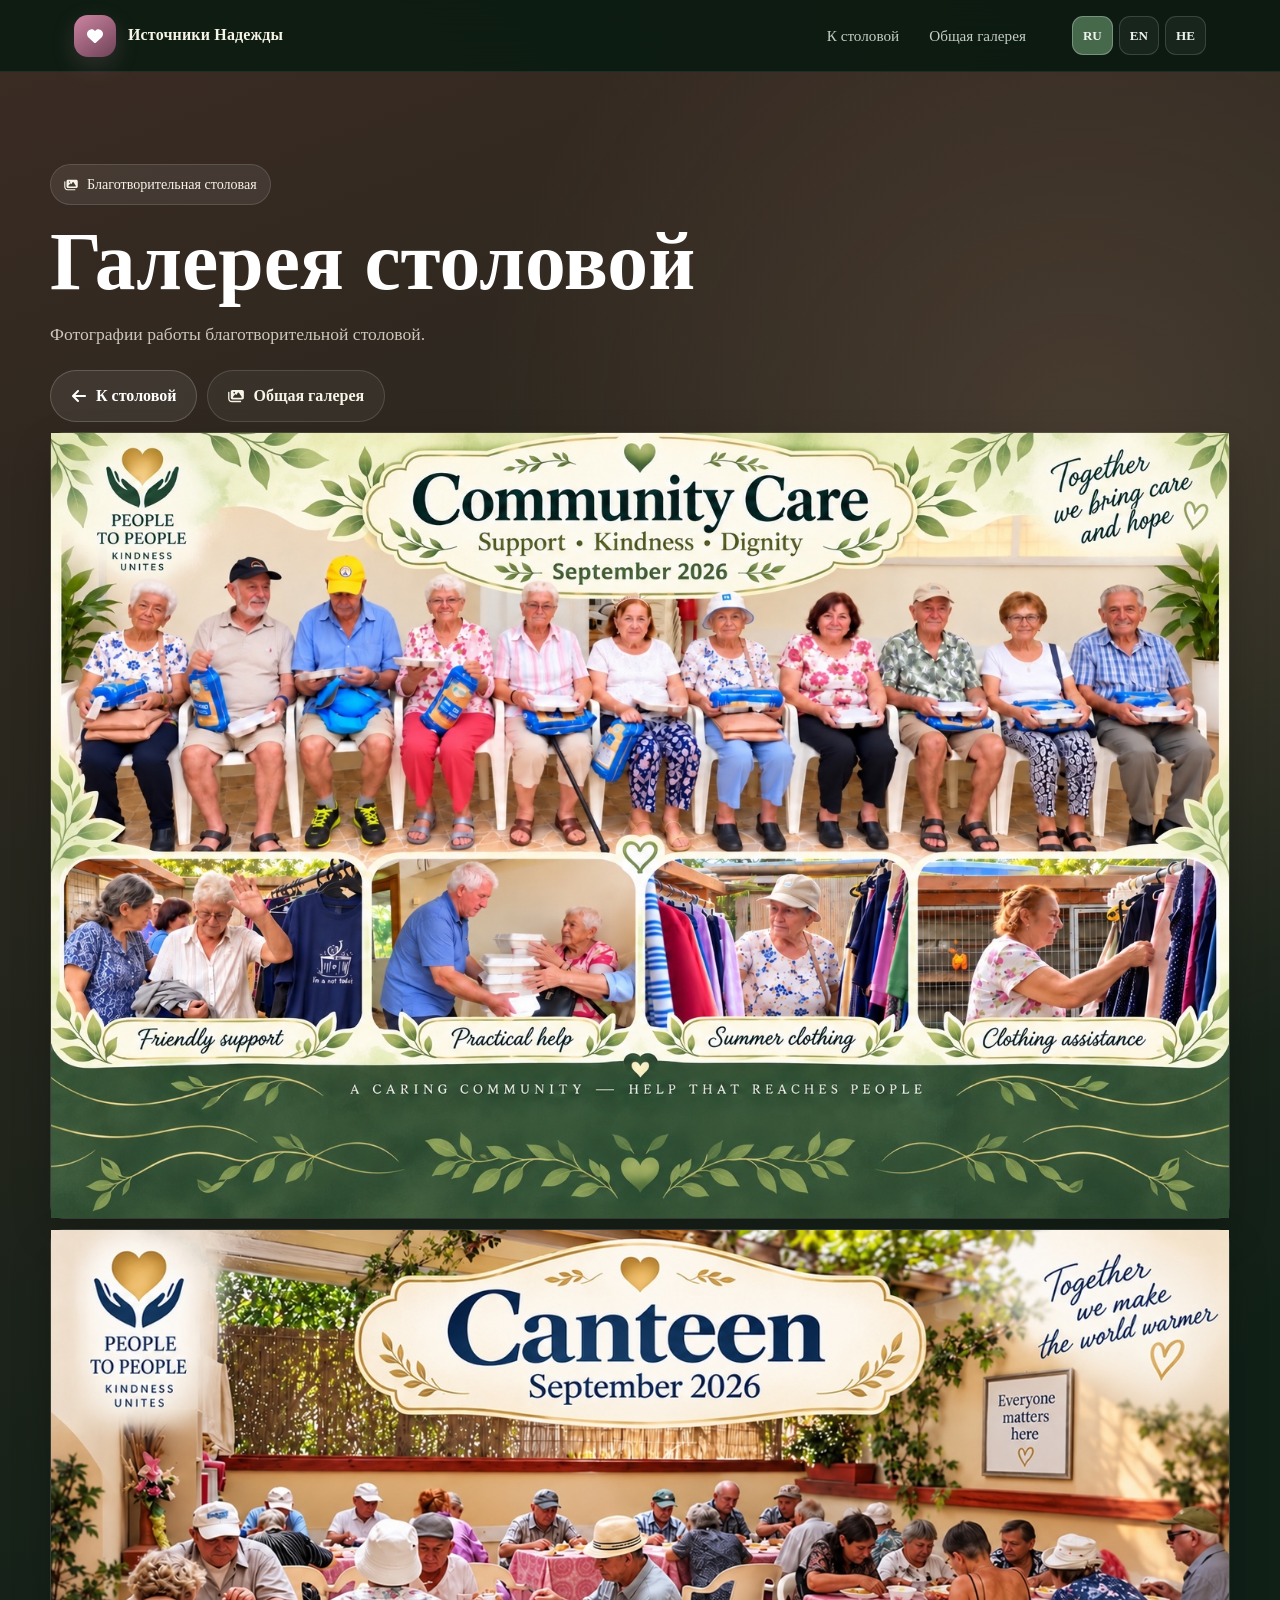
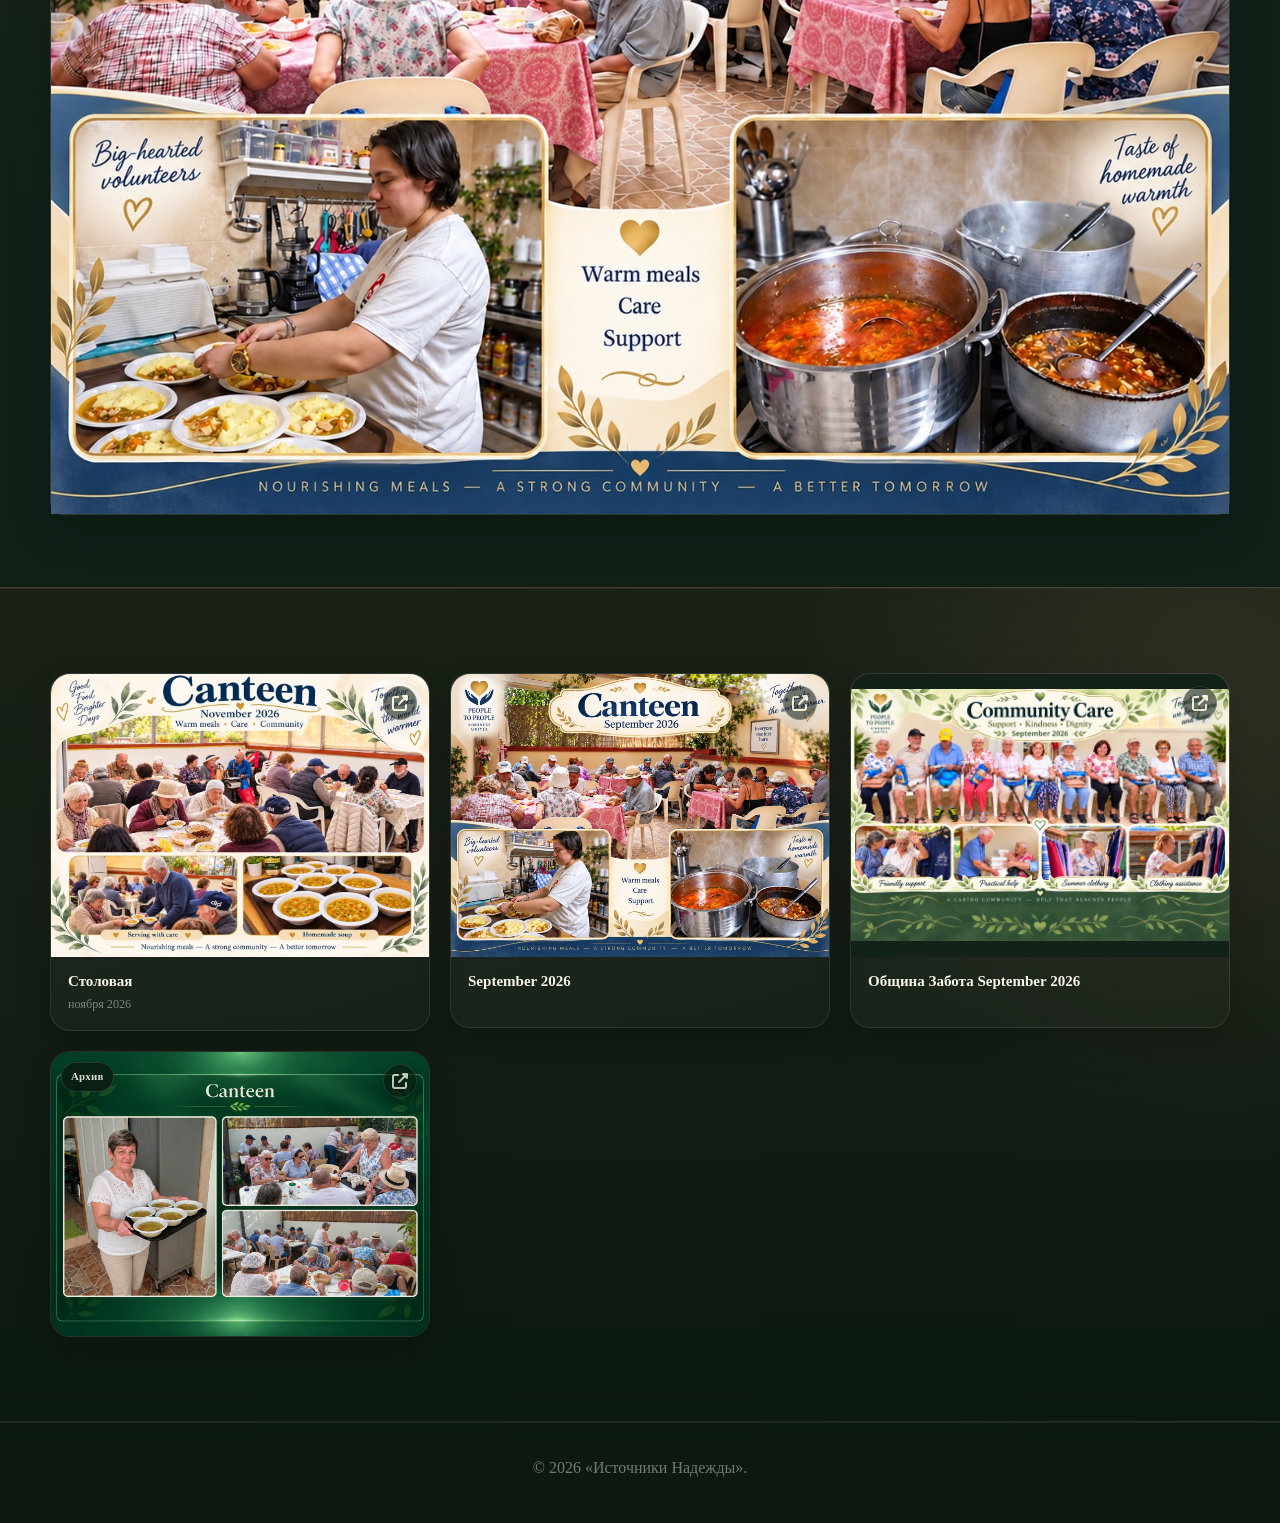
==== commit 6a048f22: "Show new November canteen poster once as thumbnail linking to full image" ====
--- a/canteen-gallery.html
+++ b/canteen-gallery.html
@@ -42,10 +42,6 @@
           <a class="btn btn-ghost" href="gallery.html"><i class="fas fa-images"></i><span data-lang="ru">Общая галерея</span><span data-lang="en">Main gallery</span><span data-lang="he" lang="he" dir="rtl">גלריה כללית</span></a>
 
 
-
-          <a class="gallery-sheet" style="width:100%;max-width:1200px;justify-self:center" href="assets/galleries/canteen/2026-11-canteen.webp" target="_blank" rel="noopener" aria-label="Открыть Canteen — November 2026 в полном размере">
-            <img src="assets/galleries/canteen/2026-11-canteen.webp" alt="Canteen — November 2026" width="1100" height="825" loading="eager" decoding="async">
-          </a>
           <a class="gallery-sheet" style="width:100%;max-width:1536px;justify-self:center" href="assets/galleries/canteen/canteen-community-care-september-2026.jpg?v=20260922-1" target="_blank" rel="noopener">
             <img src="assets/galleries/canteen/canteen-community-care-september-2026.jpg?v=20260922-1" alt="Community Care — September 2026" width="1536" height="1024" loading="lazy" decoding="async">
           </a>
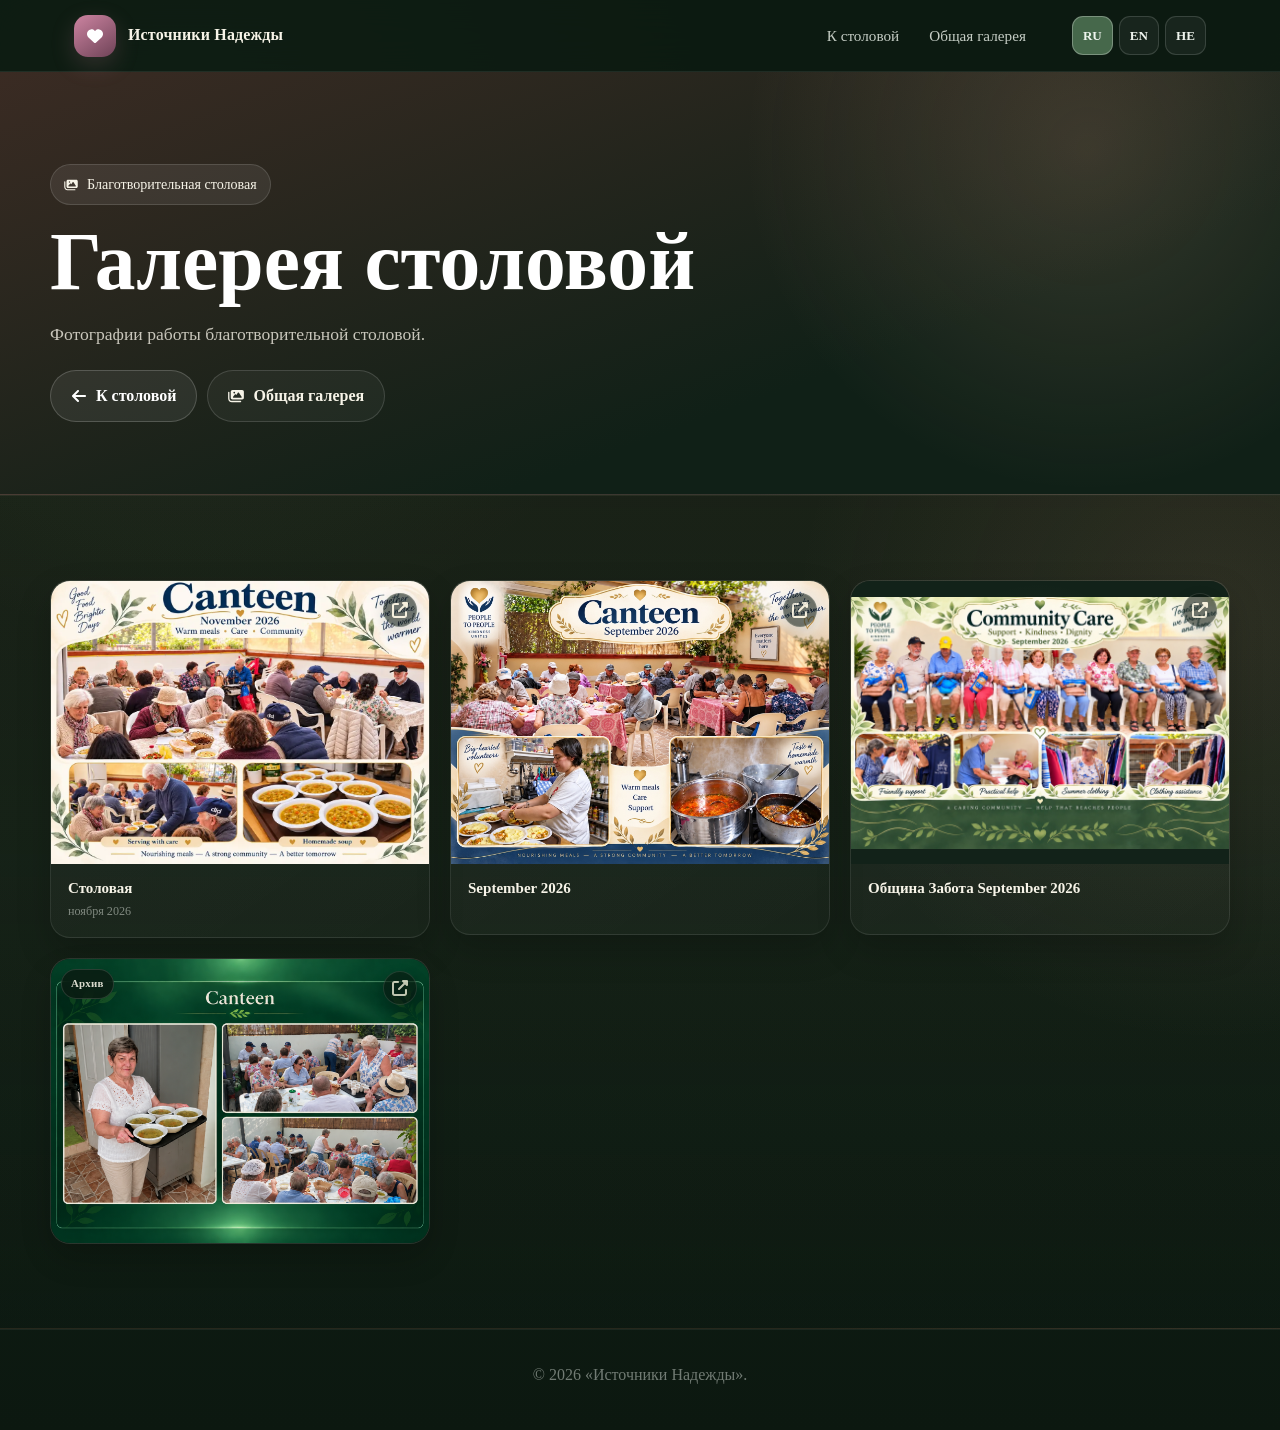
==== commit b4484509: "Remove duplicated full-size September posters above canteen gallery; retain clickable thumbnails" ====
--- a/canteen-gallery.html
+++ b/canteen-gallery.html
@@ -40,15 +40,6 @@
         <div class="subpage-actions">
           <a class="btn btn-secondary" href="index.html#canteen"><i class="fas fa-arrow-left"></i><span data-lang="ru">К столовой</span><span data-lang="en">Back to canteen</span><span data-lang="he" lang="he" dir="rtl">לבית התמחוי</span></a>
           <a class="btn btn-ghost" href="gallery.html"><i class="fas fa-images"></i><span data-lang="ru">Общая галерея</span><span data-lang="en">Main gallery</span><span data-lang="he" lang="he" dir="rtl">גלריה כללית</span></a>
-
-
-          <a class="gallery-sheet" style="width:100%;max-width:1536px;justify-self:center" href="assets/galleries/canteen/canteen-community-care-september-2026.jpg?v=20260922-1" target="_blank" rel="noopener">
-            <img src="assets/galleries/canteen/canteen-community-care-september-2026.jpg?v=20260922-1" alt="Community Care — September 2026" width="1536" height="1024" loading="lazy" decoding="async">
-          </a>
-
-          <a class="gallery-sheet" style="width:100%;max-width:1448px;justify-self:center" href="assets/galleries/canteen/canteen-september-2026.jpg?v=20260922-1" target="_blank" rel="noopener">
-            <img src="assets/galleries/canteen/canteen-september-2026.jpg?v=20260922-1" alt="Canteen — September 2026" width="1448" height="1086" loading="lazy" decoding="async">
-          </a>
         </div>
       </div>
     </section>
